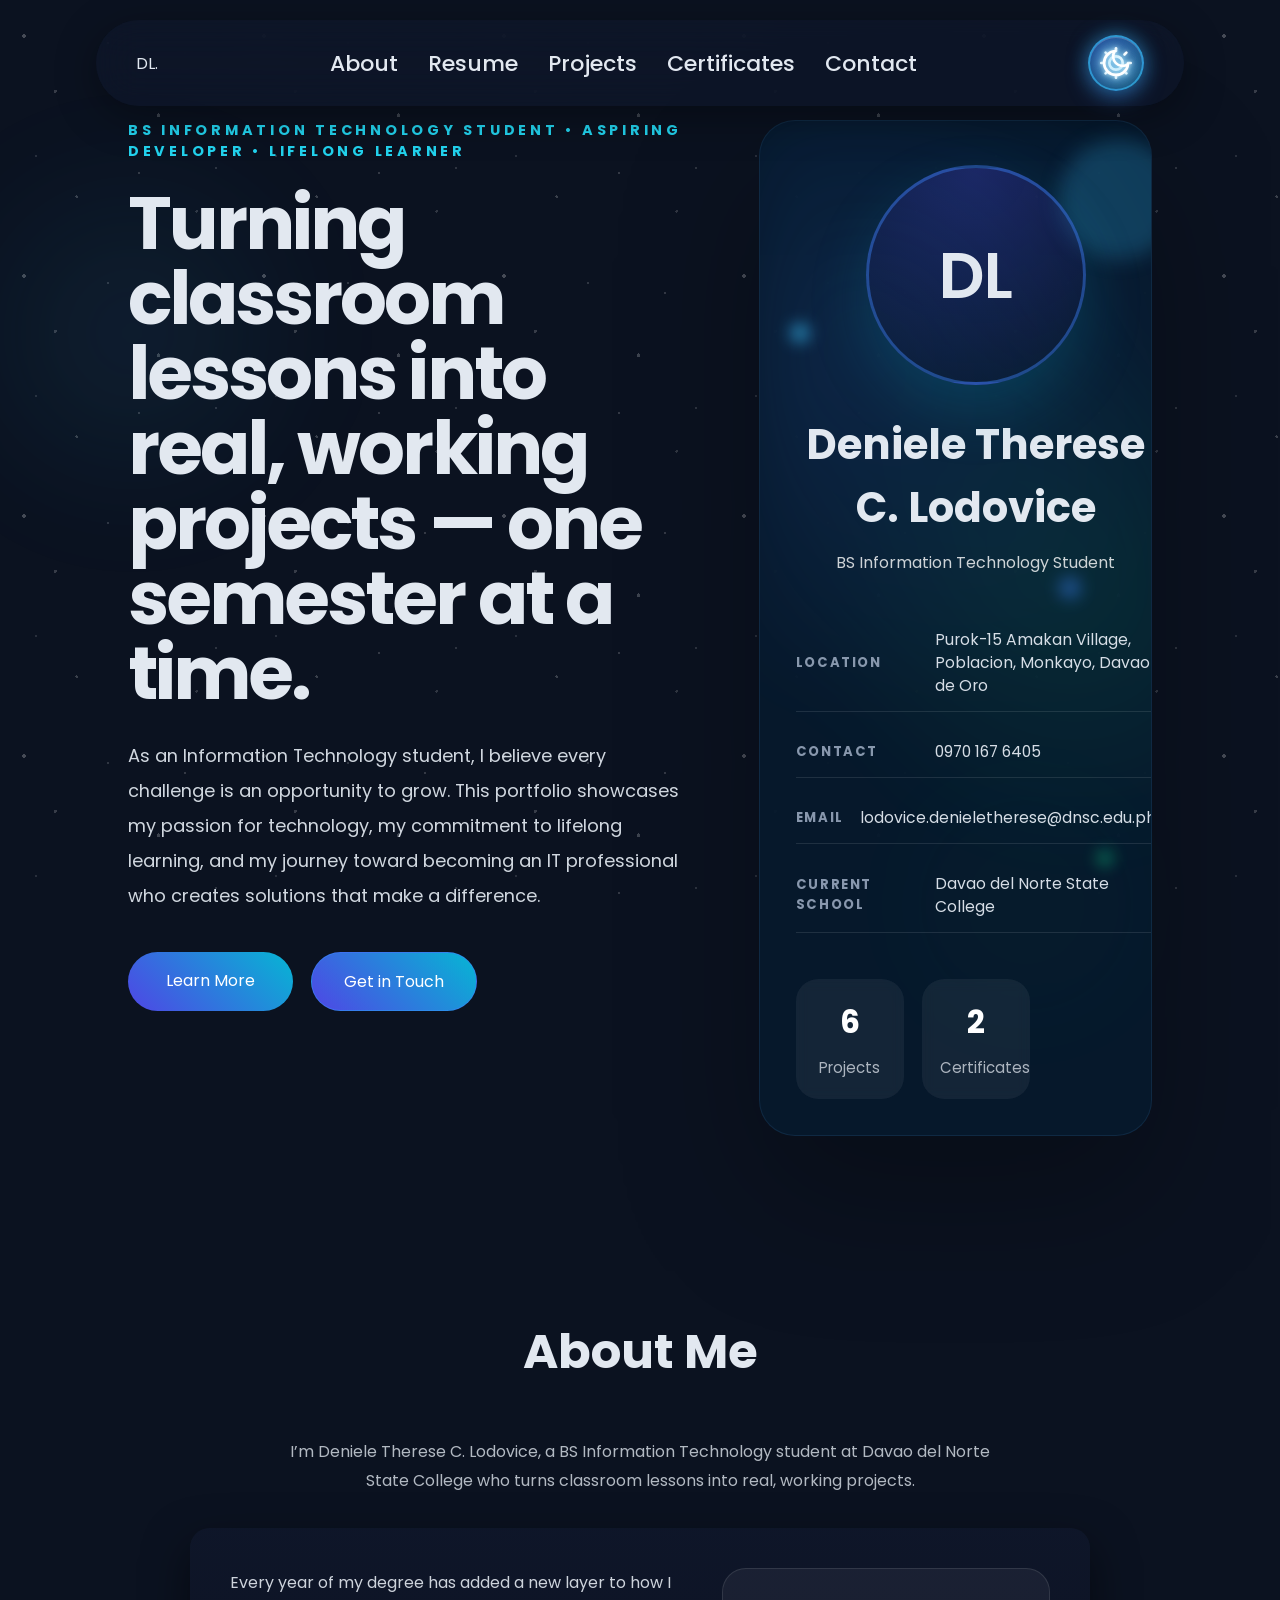
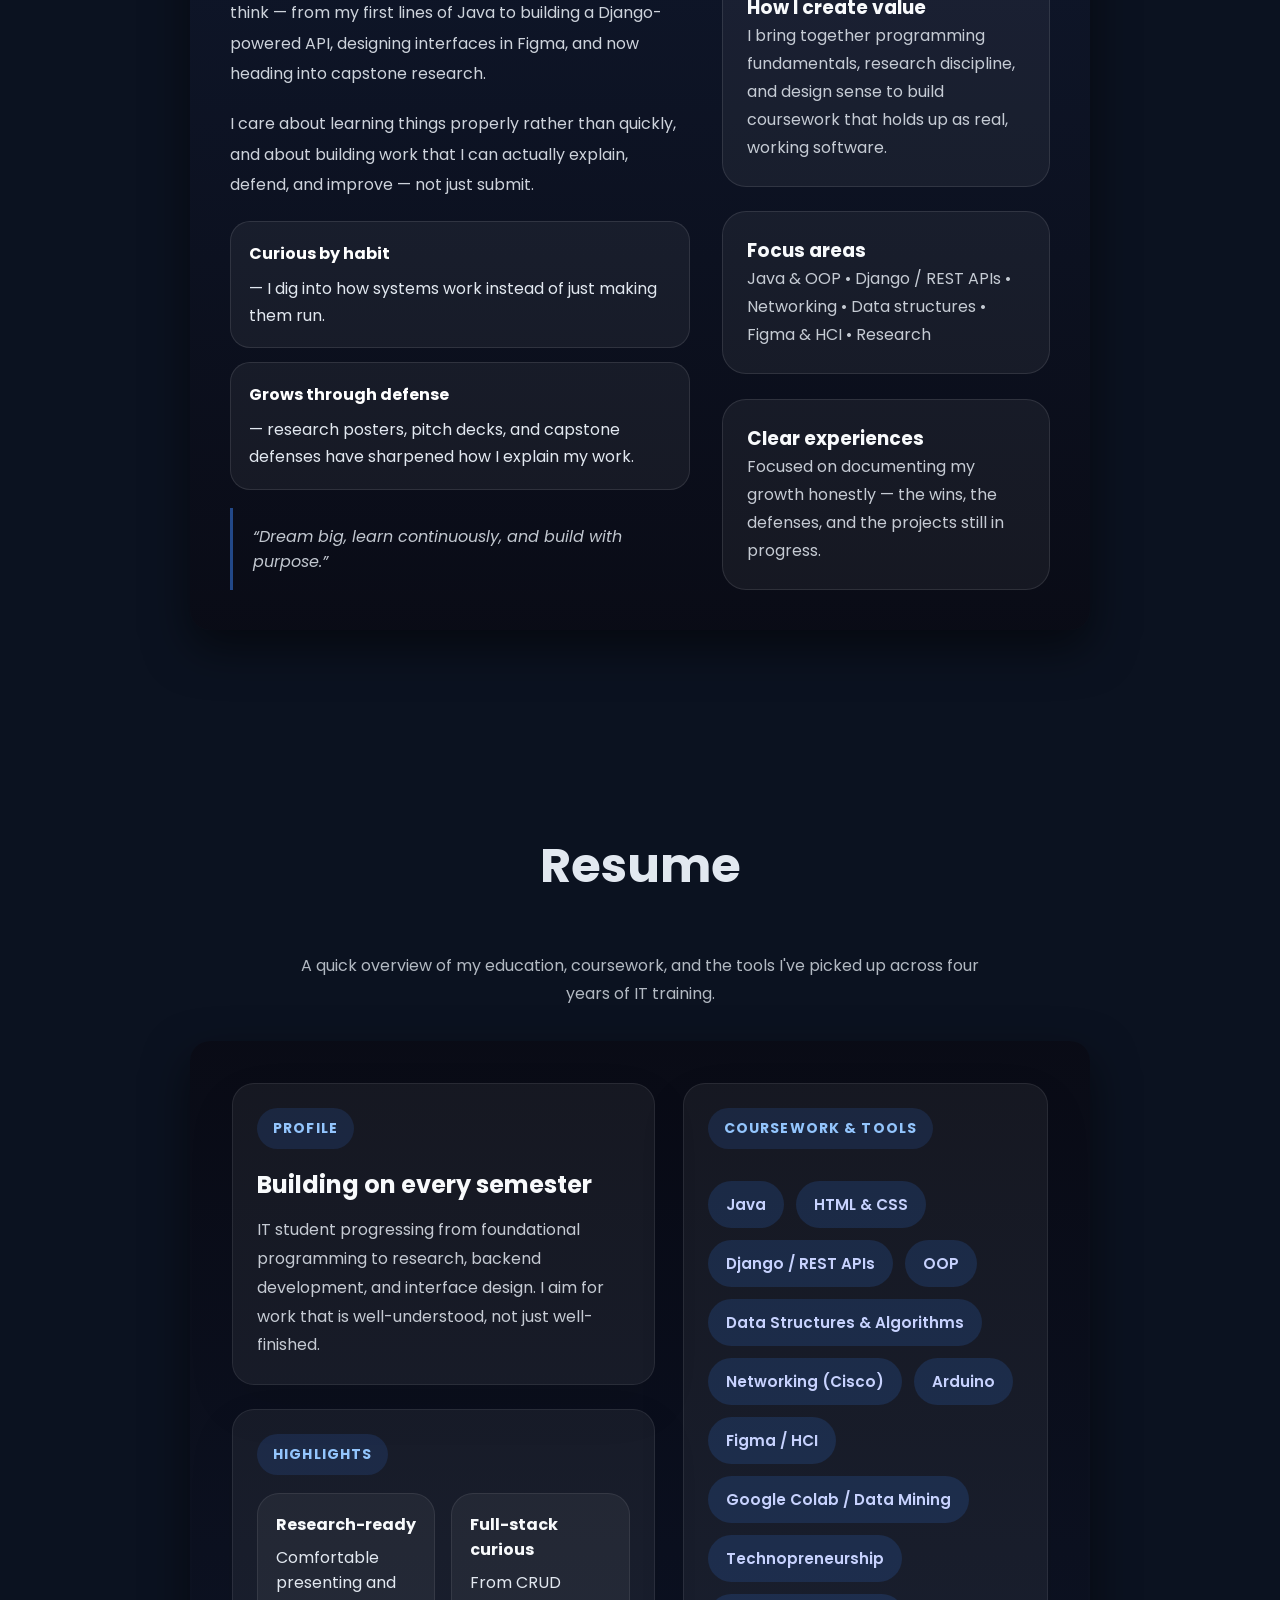
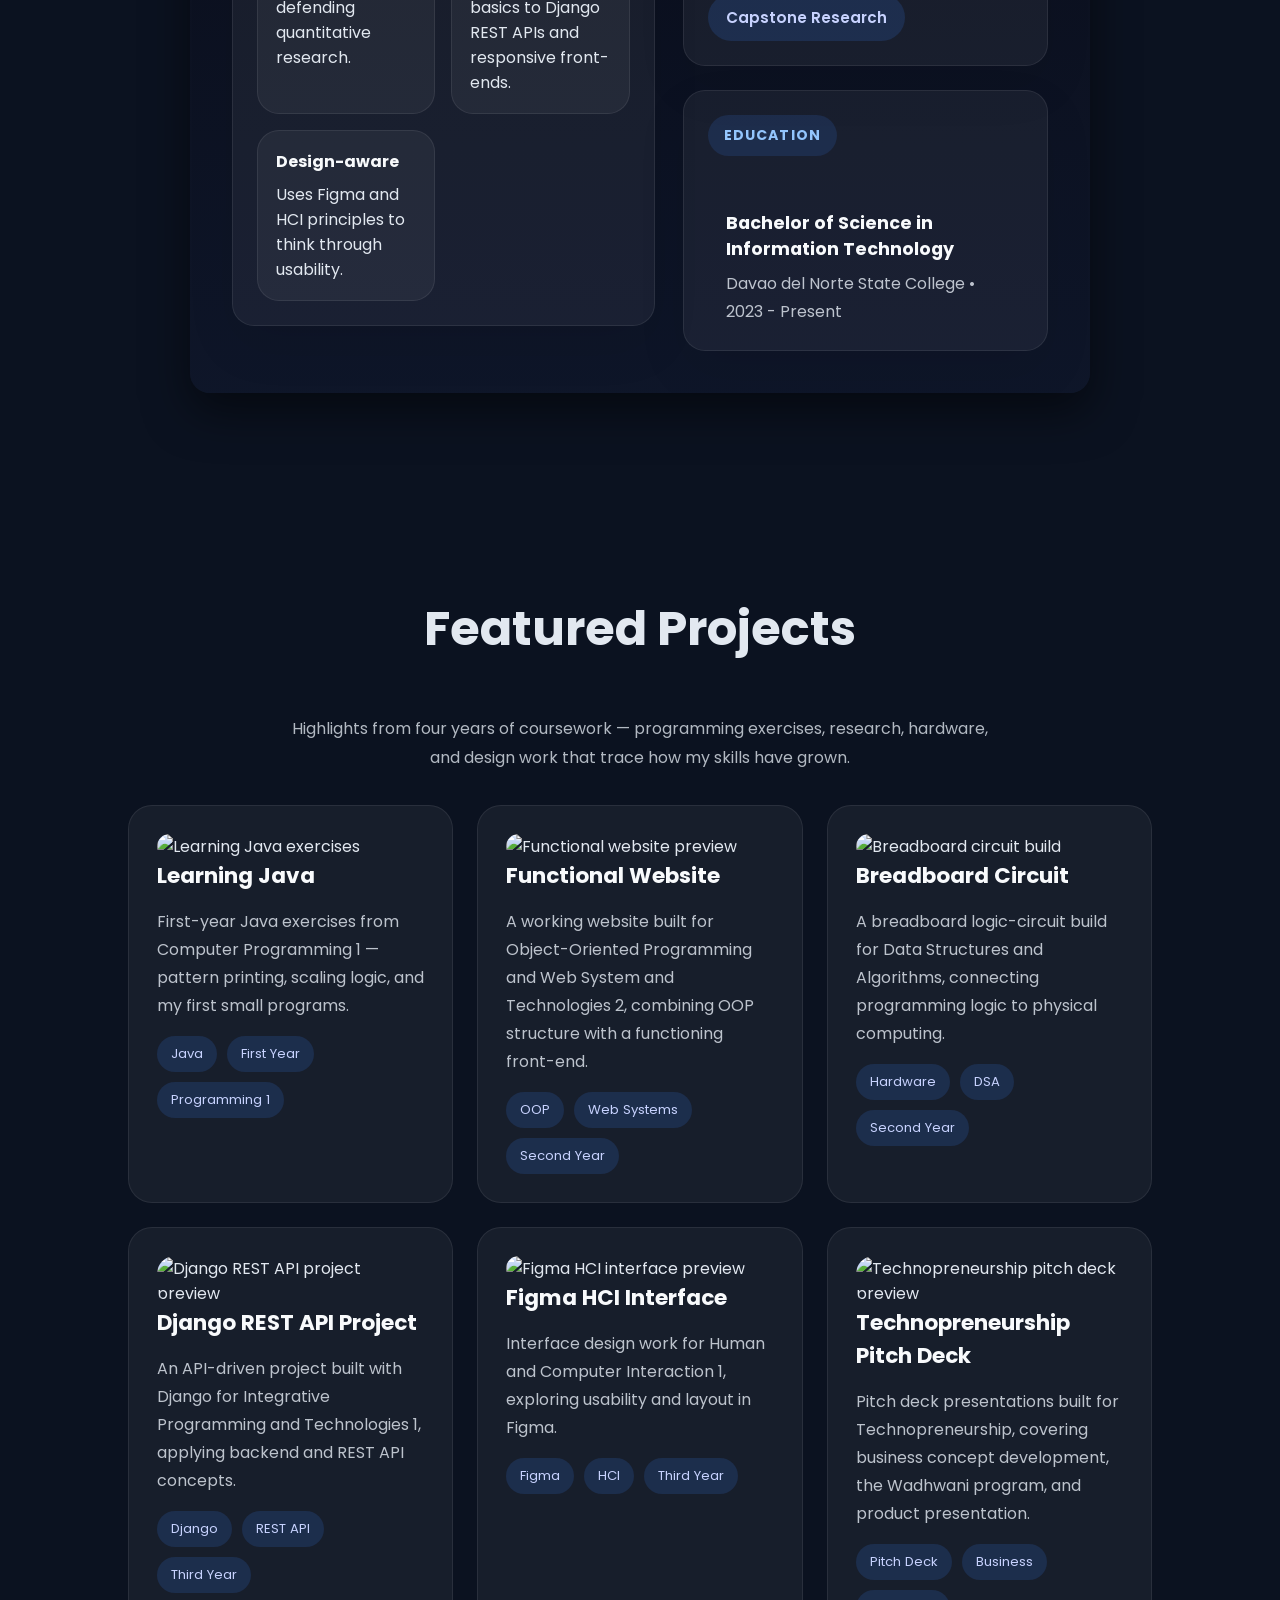
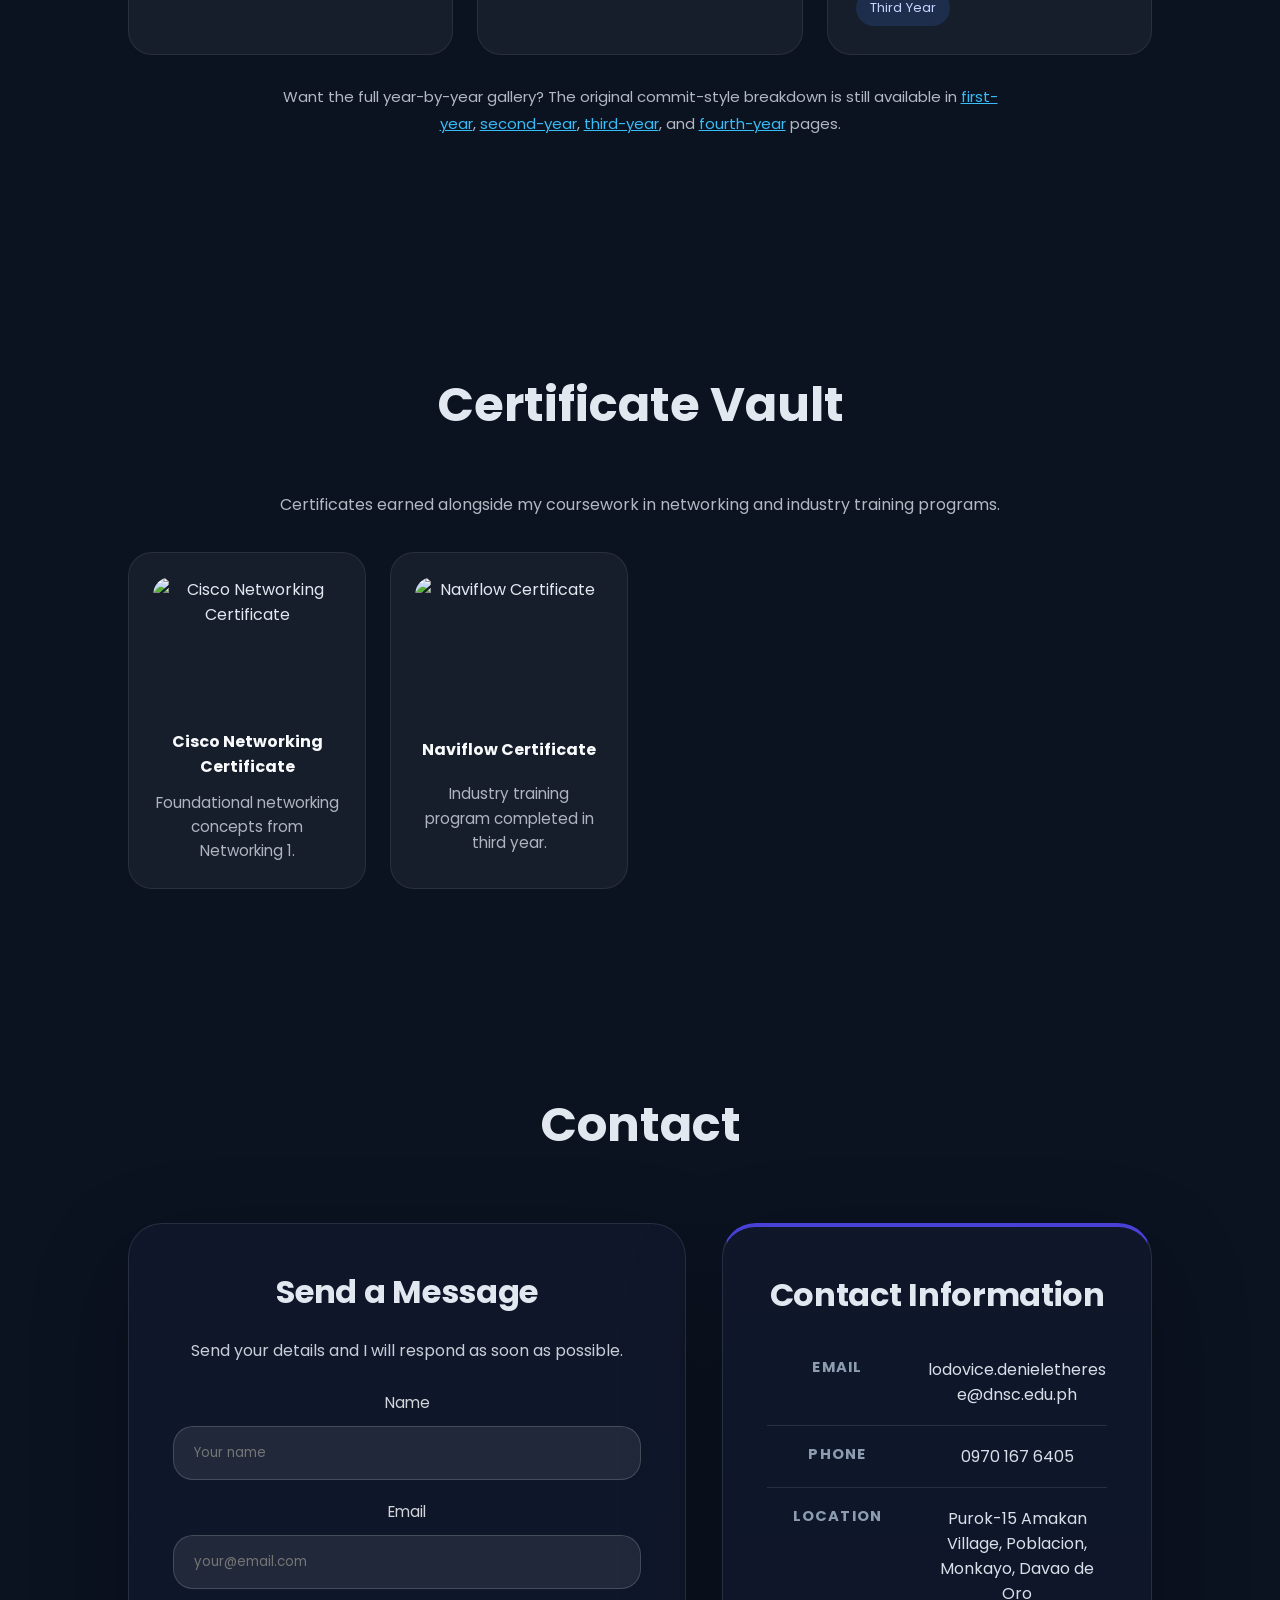
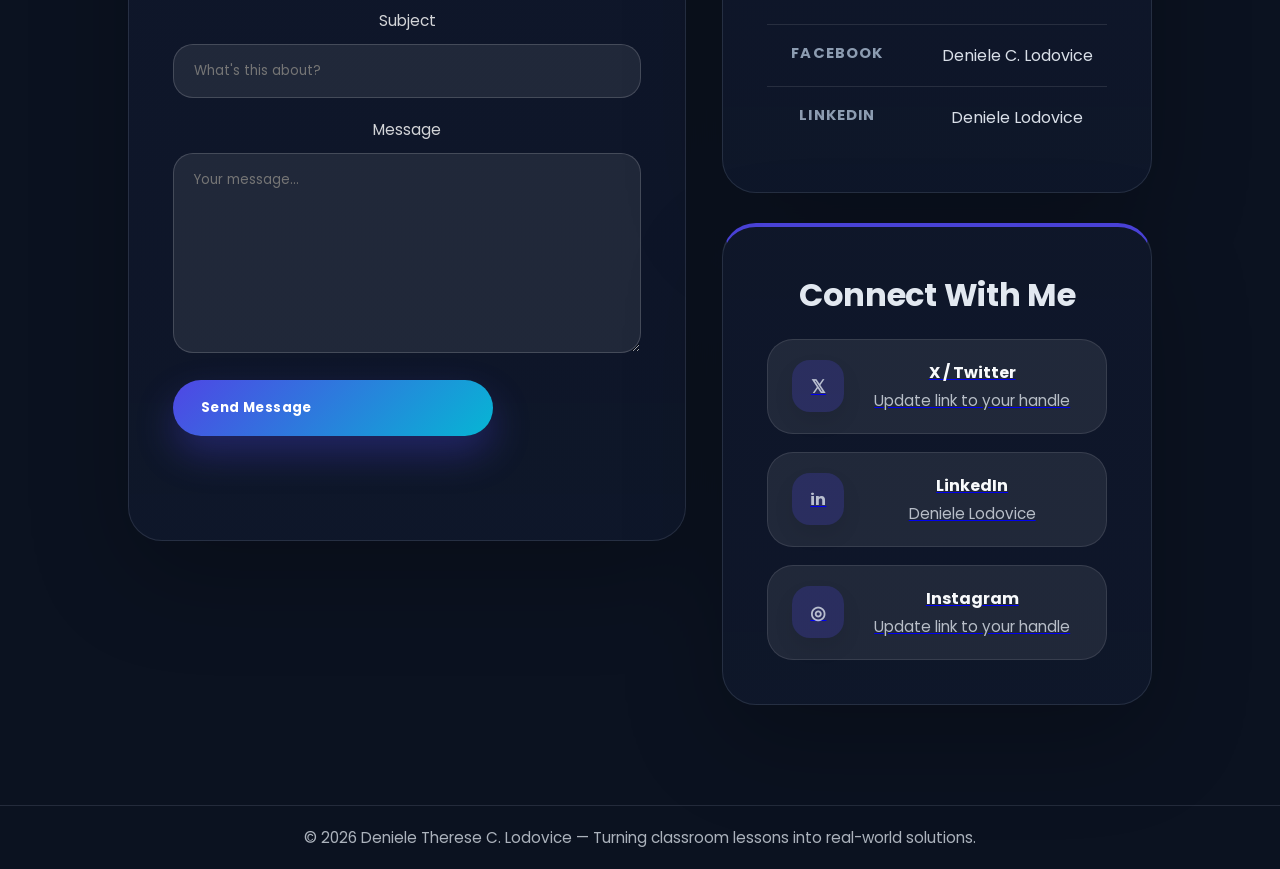
==== index.html @ d741bf26 "Add files via upload" ====
<!DOCTYPE html>
<html lang="en">
<head>

<meta charset="UTF-8">
<meta name="viewport" content="width=device-width, initial-scale=1.0">

<title>Deniele Therese C. Lodovice — Portfolio</title>
<meta name="description" content="Portfolio of Deniele Therese C. Lodovice, BS Information Technology student at Davao del Norte State College.">

<link rel="stylesheet" href="style.css">

<link href="https://fonts.googleapis.com/css2?family=Poppins:wght@300;400;500;600;700&display=swap" rel="stylesheet">

<script src="https://cdn.jsdelivr.net/npm/particles.js"></script>

</head>

<body>

<div id="particles-js"></div>

<nav class="navbar">

    <div class="logo">DL.</div>

    <ul>

        <li><a href="#about">About</a></li>
        <li><a href="#resume">Resume</a></li>
        <li><a href="#projects">Projects</a></li>
        <li><a href="#certificates">Certificates</a></li>
        <li><a href="#contact">Contact</a></li>

    </ul>

    <button id="themeBtn" class="theme-btn" aria-label="Toggle theme">
        <span class="theme-toggle-track">
            <svg class="theme-icon sun-icon" viewBox="0 0 24 24" fill="none" stroke="currentColor" stroke-width="2">
                <circle cx="12" cy="12" r="5"></circle>
                <line x1="12" y1="1" x2="12" y2="3"></line>
                <line x1="12" y1="21" x2="12" y2="23"></line>
                <line x1="4.22" y1="4.22" x2="5.64" y2="5.64"></line>
                <line x1="18.36" y1="18.36" x2="19.78" y2="19.78"></line>
                <line x1="1" y1="12" x2="3" y2="12"></line>
                <line x1="21" y1="12" x2="23" y2="12"></line>
                <line x1="4.22" y1="19.78" x2="5.64" y2="18.36"></line>
                <line x1="18.36" y1="5.64" x2="19.78" y2="4.22"></line>
            </svg>
            <svg class="theme-icon moon-icon" viewBox="0 0 24 24" fill="none" stroke="currentColor" stroke-width="2">
                <path d="M21 12.79A9 9 0 1 1 11.21 3 7 7 0 0 0 21 12.79z"></path>
            </svg>
        </span>
        <div class="theme-btn-glow"></div>
    </button>

</nav>

<section class="hero">

    <div class="hero-copy">
        <p class="hero-meta">BS INFORMATION TECHNOLOGY STUDENT • ASPIRING DEVELOPER • LIFELONG LEARNER</p>
        <h1>Turning classroom lessons into real, working projects — one semester at a time.</h1>
        <p class="hero-description">As an Information Technology student, I believe every challenge is an opportunity to grow. This portfolio showcases my passion for technology, my commitment to lifelong learning, and my journey toward becoming an IT professional who creates solutions that make a difference.</p>
        <div class="hero-actions">
            <a href="#about" class="btn">Learn More</a>
            <a href="#contact" class="btn btn-secondary">Get in Touch</a>
        </div>
    </div>

    <aside class="hero-card hero-profile-card">
        <span class="hero-float-dot dot-1"></span>
        <span class="hero-float-dot dot-2"></span>
        <span class="hero-float-dot dot-3"></span>
        <div class="hero-card-inner">
            <div class="hero-avatar">
                <span style="font-family:'Poppins',sans-serif;font-weight:600;font-size:64px;color:#e2e8f0;">DL</span>
            </div>
            <div class="hero-card-top">
                <div>
                    <h2>Deniele Therese C. Lodovice</h2>
                    <p class="hero-card-title">BS Information Technology Student</p>
                </div>
            </div>
            <div class="hero-info-grid">
                <div class="hero-info-row">
                    <span class="hero-label">Location</span>
                    <span>Purok-15 Amakan Village, Poblacion, Monkayo, Davao de Oro</span>
                </div>
                <div class="hero-info-row">
                    <span class="hero-label">Contact</span>
                    <span>0970 167 6405</span>
                </div>
                <div class="hero-info-row">
                    <span class="hero-label">Email</span>
                    <span>lodovice.denieletherese@dnsc.edu.ph</span>
                </div>
                <div class="hero-info-row">
                    <span class="hero-label">Current School</span>
                    <span>Davao del Norte State College</span>
                </div>
            </div>
            <div class="hero-stats-grid">
                <div class="hero-stat">
                    <strong id="projectCount">0</strong>
                    <span>Projects</span>
                </div>
                <div class="hero-stat">
                    <strong id="certificateCount">0</strong>
                    <span>Certificates</span>
                </div>
            </div>
        </div>
    </aside>

</section>

<section id="about">

    <h2>About Me</h2>
    <p class="section-intro about-intro">I’m Deniele Therese C. Lodovice, a BS Information Technology student at Davao del Norte State College who turns classroom lessons into real, working projects.</p>

    <div class="card about-card">
        <div class="about-grid">
            <div class="about-text">
                <p>
                    Every year of my degree has added a new layer to how I think — from my first lines of Java to building a Django-powered API, designing interfaces in Figma, and now heading into capstone research.
                </p>
                <p>
                    I care about learning things properly rather than quickly, and about building work that I can actually explain, defend, and improve — not just submit.
                </p>
                <div class="about-highlights">
                    <div class="highlight"><strong>Curious by habit</strong> — I dig into how systems work instead of just making them run.</div>
                    <div class="highlight"><strong>Grows through defense</strong> — research posters, pitch decks, and capstone defenses have sharpened how I explain my work.</div>
                </div>
                <blockquote class="quote-block" style="margin-top:18px;padding:16px 20px;border-left:3px solid rgba(59,130,246,0.6);font-style:italic;opacity:.85;">
                    “Dream big, learn continuously, and build with purpose.”
                </blockquote>
            </div>

            <aside class="about-right-panel">
                <div class="feature-card">
                    <h3>How I create value</h3>
                    <p>I bring together programming fundamentals, research discipline, and design sense to build coursework that holds up as real, working software.</p>
                </div>
                <div class="feature-card">
                    <h3>Focus areas</h3>
                    <p>Java &amp; OOP • Django / REST APIs • Networking • Data structures • Figma &amp; HCI • Research</p>
                </div>
                <div class="feature-card">
                    <h3>Clear experiences</h3>
                    <p>Focused on documenting my growth honestly — the wins, the defenses, and the projects still in progress.</p>
                </div>
            </aside>
        </div>
    </div>

</section>

<section id="resume">

    <h2>Resume</h2>
    <p class="section-intro resume-intro">A quick overview of my education, coursework, and the tools I've picked up across four years of IT training.</p>

    <div class="card resume-card resume-landscape animate-on-scroll">
        <div class="resume-left">
            <div class="resume-panel resume-summary">
                <div class="panel-tag">Profile</div>
                <h3>Building on every semester</h3>
                <p>IT student progressing from foundational programming to research, backend development, and interface design. I aim for work that is well-understood, not just well-finished.</p>
            </div>
            <div class="resume-panel resume-highlights">
                <div class="panel-tag">Highlights</div>
                <div class="highlight-grid">
                    <div>
                        <strong>Research-ready</strong>
                        <p>Comfortable presenting and defending quantitative research.</p>
                    </div>
                    <div>
                        <strong>Full-stack curious</strong>
                        <p>From CRUD basics to Django REST APIs and responsive front-ends.</p>
                    </div>
                    <div>
                        <strong>Design-aware</strong>
                        <p>Uses Figma and HCI principles to think through usability.</p>
                    </div>
                </div>
            </div>
        </div>
        <div class="resume-right">
            <div class="resume-panel resume-tools">
                <div class="panel-tag">Coursework &amp; Tools</div>
                <div class="skill-pill-grid">
                    <span>Java</span>
                    <span>HTML &amp; CSS</span>
                    <span>Django / REST APIs</span>
                    <span>OOP</span>
                    <span>Data Structures &amp; Algorithms</span>
                    <span>Networking (Cisco)</span>
                    <span>Arduino</span>
                    <span>Figma / HCI</span>
                    <span>Google Colab / Data Mining</span>
                    <span>Technopreneurship</span>
                    <span>Capstone Research</span>
                </div>
            </div>
            <div class="resume-panel resume-education">
                <div class="panel-tag">Education</div>
                <div class="resume-entry">
                    <h4>Bachelor of Science in Information Technology</h4>
                    <p>Davao del Norte State College • 2023 - Present</p>
                </div>
            </div>
        </div>
    </div>

</section>

<section id="projects">

    <h2>Featured Projects</h2>
    <p class="section-intro">Highlights from four years of coursework — programming exercises, research, hardware, and design work that trace how my skills have grown.</p>

    <div class="projects-grid animate-on-scroll">

        <article class="project-card" tabindex="0" role="button" data-title="Learning Java" data-description="First-year Java exercises from Computer Programming 1 — pattern printing, scaling logic, and my first small programs." data-images="https://sites.google.com/sitesv-images-rt/[base64]w1280|https://sites.google.com/sitesv-images-rt/[base64]w1280|https://sites.google.com/sitesv-images-rt/[base64]w1280|https://sites.google.com/sitesv-images-rt/[base64]w1280|https://sites.google.com/sitesv-images-rt/[base64]w1280">
            <img src="https://sites.google.com/sitesv-images-rt/[base64]w1280" alt="Learning Java exercises">
            <h3>Learning Java</h3>
            <p>First-year Java exercises from Computer Programming 1 — pattern printing, scaling logic, and my first small programs.</p>
            <div class="project-badges">
                <span>Java</span>
                <span>First Year</span>
                <span>Programming 1</span>
            </div>
        </article>

        <article class="project-card" tabindex="0" role="button" data-title="Functional Website" data-description="A working website built for Object-Oriented Programming and Web System and Technologies 2, combining OOP structure with a functioning front-end." data-images="https://sites.google.com/sitesv-images-rt/[base64]w1280">
            <img src="https://sites.google.com/sitesv-images-rt/[base64]w1280" alt="Functional website preview">
            <h3>Functional Website</h3>
            <p>A working website built for Object-Oriented Programming and Web System and Technologies 2, combining OOP structure with a functioning front-end.</p>
            <div class="project-badges">
                <span>OOP</span>
                <span>Web Systems</span>
                <span>Second Year</span>
            </div>
        </article>

        <article class="project-card" tabindex="0" role="button" data-title="Breadboard Circuit" data-description="A breadboard logic-circuit build for Data Structures and Algorithms, connecting programming logic to physical computing." data-images="https://sites.google.com/sitesv-images-rt/[base64]w1280">
            <img src="https://sites.google.com/sitesv-images-rt/[base64]w1280" alt="Breadboard circuit build">
            <h3>Breadboard Circuit</h3>
            <p>A breadboard logic-circuit build for Data Structures and Algorithms, connecting programming logic to physical computing.</p>
            <div class="project-badges">
                <span>Hardware</span>
                <span>DSA</span>
                <span>Second Year</span>
            </div>
        </article>

        <article class="project-card" tabindex="0" role="button" data-title="Django REST API Project" data-description="An API-driven project built with Django for Integrative Programming and Technologies 1, applying backend and REST API concepts." data-images="https://sites.google.com/sitesv-images-rt/[base64]w1280">
            <img src="https://sites.google.com/sitesv-images-rt/[base64]w1280" alt="Django REST API project preview">
            <h3>Django REST API Project</h3>
            <p>An API-driven project built with Django for Integrative Programming and Technologies 1, applying backend and REST API concepts.</p>
            <div class="project-badges">
                <span>Django</span>
                <span>REST API</span>
                <span>Third Year</span>
            </div>
        </article>

        <article class="project-card" tabindex="0" role="button" data-title="Figma HCI Interface" data-description="Interface design work for Human and Computer Interaction 1, exploring usability and layout in Figma." data-images="https://sites.google.com/sitesv-images-rt/[base64]w1280|https://sites.google.com/sitesv-images-rt/[base64]w1280">
            <img src="https://sites.google.com/sitesv-images-rt/[base64]w1280" alt="Figma HCI interface preview">
            <h3>Figma HCI Interface</h3>
            <p>Interface design work for Human and Computer Interaction 1, exploring usability and layout in Figma.</p>
            <div class="project-badges">
                <span>Figma</span>
                <span>HCI</span>
                <span>Third Year</span>
            </div>
        </article>

        <article class="project-card" tabindex="0" role="button" data-title="Technopreneurship Pitch Deck" data-description="Pitch deck presentations built for Technopreneurship, covering business concept development, the Wadhwani program, and product presentation." data-images="https://sites.google.com/sitesv-images-rt/[base64]w1280|https://sites.google.com/sitesv-images-rt/[base64]w1280|https://sites.google.com/sitesv-images-rt/[base64]w1280">
            <img src="https://sites.google.com/sitesv-images-rt/[base64]w1280" alt="Technopreneurship pitch deck preview">
            <h3>Technopreneurship Pitch Deck</h3>
            <p>Pitch deck presentations built for Technopreneurship, covering business concept development, the Wadhwani program, and product presentation.</p>
            <div class="project-badges">
                <span>Pitch Deck</span>
                <span>Business</span>
                <span>Third Year</span>
            </div>
        </article>

    </div>

    <p class="section-intro" style="margin-top:28px;font-size:15px;">Want the full year-by-year gallery? The original commit-style breakdown is still available in <a href="first-year.html" style="color:#38bdf8;">first-year</a>, <a href="second-year.html" style="color:#38bdf8;">second-year</a>, <a href="third-year.html" style="color:#38bdf8;">third-year</a>, and <a href="fourth-year.html" style="color:#38bdf8;">fourth-year</a> pages.</p>

</section>

<section id="certificates">

    <h2>Certificate Vault</h2>
    <p class="section-intro">Certificates earned alongside my coursework in networking and industry training programs.</p>

    <div class="certificate-grid animate-on-scroll">

        <article class="certificate-card" tabindex="0" role="button" data-title="Cisco Networking Certificate" data-description="Earned during Networking 1, covering foundational networking concepts as part of the Cisco Networking Academy program." data-image="https://sites.google.com/sitesv-images-rt/[base64]w1280">
            <img src="https://sites.google.com/sitesv-images-rt/[base64]w1280" alt="Cisco Networking Certificate">
            <h4>Cisco Networking Certificate</h4>
            <p class="certificate-summary">Foundational networking concepts from Networking 1.</p>
        </article>

        <article class="certificate-card" tabindex="0" role="button" data-title="Naviflow Certificate" data-description="Certificate earned through the Naviflow program, part of third-year coursework and industry training." data-image="https://sites.google.com/sitesv-images-rt/[base64]w1280">
            <img src="https://sites.google.com/sitesv-images-rt/[base64]w1280" alt="Naviflow Certificate">
            <h4>Naviflow Certificate</h4>
            <p class="certificate-summary">Industry training program completed in third year.</p>
        </article>

    </div>

</section>

<div id="certificateModal" class="certificate-modal" aria-hidden="true" role="dialog" aria-labelledby="modalTitle" aria-modal="true">
    <div class="certificate-modal-content">
        <button class="certificate-modal-close" aria-label="Close certificate view">×</button>
        <div class="certificate-modal-info">
            <span class="modal-tag">Certificate</span>
            <h3 id="modalTitle">Certificate Title</h3>
            <p id="modalDescription">Certificate details and overview will appear here when clicked.</p>
        </div>
        <div class="certificate-modal-image">
            <img id="modalImage" src="" alt="Certificate preview">
        </div>
    </div>
</div>

<div id="projectModal" class="project-modal" aria-hidden="true" role="dialog" aria-labelledby="projectModalTitle" aria-modal="true">
    <div class="project-modal-content">
        <button id="projectModalClose" class="project-modal-close" aria-label="Close design preview">×</button>
        <div class="project-modal-info">
            <span class="modal-tag">Project Preview</span>
            <h3 id="projectModalTitle">Project</h3>
            <p id="projectModalDescription">Project details will appear here when clicked.</p>
        </div>
        <div class="project-modal-viewer">
            <button class="project-modal-nav project-modal-prev" aria-label="Previous image">◀</button>
            <img id="projectModalImage" src="" alt="Design preview image">
            <button class="project-modal-nav project-modal-next" aria-label="Next image">▶</button>
        </div>
        <div class="project-modal-counter" id="projectModalCounter">0 / 0</div>
    </div>
</div>

<section id="contact">

    <h2>Contact</h2>

    <div class="contact-grid">

        <div class="card contact-form-card animate-on-scroll">
            <h3>Send a Message</h3>
            <p>Send your details and I will respond as soon as possible.</p>
            <form id="contactForm">
                <div class="field">
                    <label for="contact-name">Name</label>
                    <input type="text" id="contact-name" placeholder="Your name" required>
                </div>
                <div class="field">
                    <label for="contact-email">Email</label>
                    <input type="email" id="contact-email" placeholder="your@email.com" required>
                </div>
                <div class="field">
                    <label for="contact-subject">Subject</label>
                    <input type="text" id="contact-subject" placeholder="What's this about?">
                </div>
                <div class="field">
                    <label for="contact-message">Message</label>
                    <textarea id="contact-message" placeholder="Your message..." required></textarea>
                </div>
                <button type="submit" class="btn send-btn">
                    <span class="btn-text">Send Message</span>
                    <span class="spinner" aria-hidden="true"></span>
                </button>
                <div id="contactStatus" class="status" aria-live="polite"></div>
            </form>
        </div>

        <div class="contact-side">
            <div class="card contact-info animate-on-scroll">
                <h3>Contact Information</h3>
                <div class="contact-row">
                    <strong>Email</strong>
                    <a id="contactEmailLink" href="mailto:lodovice.denieletherese@dnsc.edu.ph">lodovice.denieletherese@dnsc.edu.ph</a>
                </div>
                <div class="contact-row">
                    <strong>Phone</strong>
                    <span>0970 167 6405</span>
                </div>
                <div class="contact-row">
                    <strong>Location</strong>
                    <span>Purok-15 Amakan Village, Poblacion, Monkayo, Davao de Oro</span>
                </div>
                <div class="contact-row">
                    <strong>Facebook</strong>
                    <span>Deniele C. Lodovice</span>
                </div>
                <div class="contact-row">
                    <strong>LinkedIn</strong>
                    <span>Deniele Lodovice</span>
                </div>
            </div>
            <div class="card contact-social animate-on-scroll">
                <h3>Connect With Me</h3>
                <div class="social-list">
                    <a href="http://twitter.com" target="_blank" rel="noopener" class="social-row">
                        <span class="social-icon" aria-hidden="true" style="display:flex;align-items:center;justify-content:center;font-size:18px;font-weight:600;">𝕏</span>
                        <div><strong>X / Twitter</strong><span>Update link to your handle</span></div>
                    </a>
                    <a href="http://linkedin.com" target="_blank" rel="noopener" class="social-row">
                        <span class="social-icon" aria-hidden="true" style="display:flex;align-items:center;justify-content:center;font-size:16px;font-weight:700;">in</span>
                        <div><strong>LinkedIn</strong><span>Deniele Lodovice</span></div>
                    </a>
                    <a href="http://instagram.com" target="_blank" rel="noopener" class="social-row">
                        <span class="social-icon" aria-hidden="true" style="display:flex;align-items:center;justify-content:center;font-size:18px;">◎</span>
                        <div><strong>Instagram</strong><span>Update link to your handle</span></div>
                    </a>
                </div>
            </div>
        </div>

    </div>

</section>

<footer>
    © 2026 Deniele Therese C. Lodovice — Turning classroom lessons into real-world solutions.
</footer>

<script src="script.js"></script>

<!-- Toast for notifications -->
<div id="toast" class="toast" role="status" aria-live="polite"></div>

</body>
</html>
---- style.css ----
*{
margin:0;
padding:0;
box-sizing:border-box;
font-family:'Poppins',sans-serif;
scroll-behavior:smooth;
}

body{
background:#0b1220;
color:#e2e8f0;
overflow-x:hidden;
transition:.5s;
cursor: url("[data-uri]") 12 12, auto;
}

.light{
background:#eef2f7;
color:#1f2937;
transition: background 0.8s cubic-bezier(0.4, 0, 0.2, 1), color 0.8s cubic-bezier(0.4, 0, 0.2, 1);
}

#particles-js{
position:fixed;
width:100%;
height:100%;
z-index:-1;
pointer-events:none;
}

#particles-js.star-fallback::before{
	content:'';
	position:absolute;
	inset:0;
	background-image:
		radial-gradient(circle at 10% 15%, rgba(255,255,255,0.85) 2px, transparent 0),
		radial-gradient(circle at 23% 38%, rgba(255,255,255,0.65) 1.5px, transparent 0),
		radial-gradient(circle at 45% 18%, rgba(255,255,255,0.55) 1.3px, transparent 0),
		radial-gradient(circle at 66% 48%, rgba(255,255,255,0.75) 1.8px, transparent 0),
		radial-gradient(circle at 77% 22%, rgba(255,255,255,0.6) 1.2px, transparent 0),
		radial-gradient(circle at 90% 70%, rgba(255,255,255,0.5) 1px, transparent 0),
		radial-gradient(circle at 32% 82%, rgba(255,255,255,0.7) 1.4px, transparent 0),
		radial-gradient(circle at 58% 72%, rgba(255,255,255,0.6) 1.2px, transparent 0),
		radial-gradient(circle at 15% 65%, rgba(255,255,255,0.45) 1px, transparent 0),
		radial-gradient(circle at 82% 88%, rgba(255,255,255,0.55) 1.4px, transparent 0);
	background-size: 240px 240px;
	opacity:.28;
	animation: driftStars 40s linear infinite;
}

@keyframes driftStars{
	from { background-position:0 0; }
	to { background-position:-260px 360px; }
}

.navbar{
position:fixed;
top:20px;
left:50%;
transform:translateX(-50%);
width:85%;
padding:15px 40px;
z-index:1001;

display:flex;
justify-content:space-between;
align-items:center;

background:rgba(15,23,42,0.72);
backdrop-filter:blur(20px);

border-radius:50px;

box-shadow:0 10px 40px rgba(0,0,0,.35);

z-index:999;
}

.navbar ul{
display:flex;
gap:30px;
list-style:none;
}

.navbar a{
text-decoration:none;
color:inherit;
font-weight:500;
cursor: url("[data-uri]") 12 12, pointer;
background:none;
font-size:22px;
cursor: url("[data-uri]") 12 12, pointer;
}

/* =====================
THEME BUTTON ENHANCEMENT - PREMIUM INTERACTIVE
===================== */

.theme-btn {
  position: relative;
  width: 56px;
  height: 56px;
  border: none;
  background: linear-gradient(145deg, rgba(59, 130, 246, 0.6), rgba(56, 189, 248, 0.5));
  border-radius: 50%;
  cursor: pointer;
  display: flex;
  align-items: center;
  justify-content: center;
  transition: all 0.4s cubic-bezier(0.34, 1.56, 0.64, 1);
  box-shadow: 
    0 8px 24px rgba(59, 130, 246, 0.3),
    0 0 20px rgba(56, 189, 248, 0.5),
    inset 0 1px 0 rgba(255, 255, 255, 0.2),
    inset 0 -2px 6px rgba(0, 0, 0, 0.1);
  border: 2px solid rgba(56, 189, 248, 0.6);
  overflow: visible;
  backdrop-filter: blur(10px);
  will-change: transform, filter;
}

.theme-btn::before {
  content: '';
  position: absolute;
  inset: -4px;
  border-radius: 50%;
  background: radial-gradient(circle at 30% 30%, rgba(56, 189, 248, 0.4), transparent 60%);
  opacity: 0;
  transition: opacity 0.4s ease;
  pointer-events: none;
  z-index: -1;
}

.theme-btn::after {
  content: '';
  position: absolute;
  inset: -8px;
  border-radius: 50%;
  border: 1px solid rgba(56, 189, 248, 0.2);
  opacity: 0;
  animation: ringPulse 2s ease-out infinite;
  pointer-events: none;
}

.theme-btn:hover::before {
  opacity: 1;
}

.theme-btn:hover {
  transform: scale(1.1) translateY(-3px);
  box-shadow: 
    0 12px 32px rgba(59, 130, 246, 0.5),
    0 0 30px rgba(56, 189, 248, 0.7),
    inset 0 1px 0 rgba(255, 255, 255, 0.3),
    inset 0 -2px 8px rgba(0, 0, 0, 0.15);
  background: linear-gradient(145deg, rgba(59, 130, 246, 0.8), rgba(56, 189, 248, 0.7));
  border: 2px solid rgba(56, 189, 248, 0.9);
  filter: brightness(1.15);
}

.theme-btn:active {
  transform: scale(0.97) translateY(-1px);
  box-shadow: 
    0 4px 12px rgba(59, 130, 246, 0.3),
    0 0 15px rgba(56, 189, 248, 0.4),
    inset 0 2px 4px rgba(0, 0, 0, 0.2);
}

@keyframes ringPulse {
  0% {
    transform: scale(1);
    opacity: 1;
  }
  100% {
    transform: scale(1.4);
    opacity: 0;
  }
}

@keyframes buttonGlow {
  0%, 100% {
    filter: brightness(1);
  }
  50% {
    filter: brightness(1.15);
  }
}

.theme-toggle-track {
  position: relative;
  width: 32px;
  height: 32px;
  display: flex;
  align-items: center;
  justify-content: center;
  z-index: 2;
}

.theme-icon {
  position: absolute;
  width: 100%;
  height: 100%;
  stroke: #ffffff;
  color: #ffffff;
  transition: all 0.6s cubic-bezier(0.34, 1.56, 0.64, 1);
  filter: drop-shadow(0 0 6px rgba(56, 189, 248, 0.9)) drop-shadow(0 0 2px rgba(255, 255, 255, 0.8));
  stroke-linecap: round;
  stroke-linejoin: round;
  stroke-width: 2;
}

.sun-icon {
  opacity: 1;
  transform: rotate(0deg) scale(1);
  animation: sunFloat 3s ease-in-out infinite;
}

.sun-icon.hidden {
  opacity: 0;
  transform: rotate(-180deg) scale(0);
  animation: none;
}

.moon-icon {
  opacity: 0;
  transform: rotate(180deg) scale(0);
  animation: none;
}

.moon-icon.hidden {
  opacity: 1;
  transform: rotate(0deg) scale(1);
  animation: moonFloat 3s ease-in-out infinite;
}

@keyframes sunFloat {
  0%, 100% {
    transform: rotate(0deg) scale(1) translateY(0);
  }
  50% {
    transform: rotate(180deg) scale(1.05) translateY(-2px);
  }
}

@keyframes moonFloat {
  0%, 100% {
    transform: rotate(0deg) scale(1) translateY(0);
  }
  50% {
    transform: rotate(-180deg) scale(1.05) translateY(-2px);
  }
}

.theme-btn-glow {
  position: absolute;
  width: 110%;
  height: 110%;
  border-radius: 50%;
  background: radial-gradient(circle at 35% 35%, rgba(56, 189, 248, 0.5), transparent 60%);
  pointer-events: none;
  opacity: 0;
  transition: opacity 0.3s ease;
  z-index: 1;
}

.theme-btn:hover .theme-btn-glow {
  opacity: 1;
}

.theme-btn.spinning {
  animation: themeButtonSpin 0.6s cubic-bezier(0.34, 1.56, 0.64, 1);
}

@keyframes themeButtonSpin {
  0% {
    transform: rotate(0deg) scale(1);
  }
  50% {
    transform: rotate(180deg) scale(1.1);
  }
  100% {
    transform: rotate(360deg) scale(1);
  }
}

/* Light mode adjustments for theme button */

body.light .theme-btn {
  background: linear-gradient(145deg, rgba(251, 146, 60, 0.6), rgba(252, 176, 64, 0.5));
  box-shadow: 
    0 8px 24px rgba(251, 146, 60, 0.3),
    0 0 20px rgba(252, 176, 64, 0.5),
    inset 0 1px 0 rgba(0, 0, 0, 0.1),
    inset 0 -2px 6px rgba(0, 0, 0, 0.08);
  border: 2px solid rgba(251, 146, 60, 0.6);
}

body.light .theme-btn::before {
  background: radial-gradient(circle at 30% 30%, rgba(251, 146, 60, 0.4), transparent 60%);
}

body.light .theme-btn::after {
  border: 1px solid rgba(251, 146, 60, 0.2);
}

body.light .theme-btn:hover {
  box-shadow: 
    0 12px 32px rgba(251, 146, 60, 0.5),
    0 0 30px rgba(252, 176, 64, 0.7),
    inset 0 1px 0 rgba(0, 0, 0, 0.15),
    inset 0 -2px 8px rgba(0, 0, 0, 0.12);
  background: linear-gradient(145deg, rgba(251, 146, 60, 0.8), rgba(252, 176, 64, 0.7));
  border: 2px solid rgba(251, 146, 60, 0.9);
  filter: brightness(1.15);
}

body.light .theme-icon {
  stroke: #ffffff;
  color: #ffffff;
  filter: drop-shadow(0 0 6px rgba(251, 146, 60, 0.9)) drop-shadow(0 0 2px rgba(255, 255, 255, 0.8));
}

body.light .theme-btn-glow {
  background: radial-gradient(circle at 35% 35%, rgba(251, 146, 60, 0.5), transparent 60%);
}

.hero{
position:relative;
min-height:calc(100vh - 120px);
display:grid;
grid-template-columns:1.35fr .95fr;
gap:72px;
align-items:start;
padding:120px 10% 80px;
}

.hero::before {
content:'';
position:absolute;
left:-10%;
top:6%;
width:520px;
height:520px;
background:radial-gradient(circle at center, rgba(56,189,248,0.18), transparent 52%);
filter:blur(68px);	opacity:.6;\npointer-events:none;
}

.hero::after {
content:'';
position:absolute;
right:5%;
bottom:10%;
width:380px;
height:380px;
background:radial-gradient(circle at center, rgba(16,185,129,0.14), transparent 48%);
filter:blur(74px);	opacity:.45;
pointer-events:none;
}

.hero-copy{
position:relative;
z-index:1;
max-width:680px;
}

.hero-meta{
text-transform:uppercase;
letter-spacing:.26em;
color:#22d3ee;
font-size:.9rem;
font-weight:700;
margin-bottom:24px;
}

.hero h1{
font-size:4.6rem;
line-height:1.02;
margin:0;
letter-spacing:-.04em;
max-width:700px;
}

.hero-description{
margin-top:28px;
font-size:1.12rem;
line-height:1.95;
color:rgba(226,232,240,0.92);
max-width:700px;
}

.hero-actions{
margin-top:38px;
display:flex;
gap:18px;
flex-wrap:wrap;
}

.btn-secondary{
background:transparent;
border:1px solid rgba(59,130,246,0.65);
color:#ffffff;
}

.hero-card{
position:relative;
overflow:hidden;
background:rgba(7,26,44,0.96);
border:1px solid rgba(45,101,151,0.22);
border-radius:36px;
box-shadow:0 60px 140px rgba(0,0,0,0.28);
padding:44px 36px 36px;
transition:transform .35s ease, box-shadow .35s ease, border-color .35s ease;
animation:floatCard 10s ease-in-out infinite;
align-self:start;
}

.hero-card::before {
content:'';
position:absolute;
left:-12px;
top:-12px;
width:120%;
height:120%;
background:radial-gradient(circle at 25% 20%, rgba(59,130,246,0.18), transparent 35%), radial-gradient(circle at 70% 40%, rgba(16,185,129,0.16), transparent 34%);
filter:blur(36px);	opacity:.75;
pointer-events:none;
}

.hero-card::after {
content:'';
position:absolute;
right:-28px;
top:18px;
width:120px;
height:120px;
background:rgba(56,189,248,0.22);
border-radius:50%;
filter:blur(10px);
}

.hero-card-inner{
display:grid;
gap:28px;
text-align:center;
position:relative;
z-index:1;
}

.hero-avatar{
position:relative;
margin:0 auto;
width:220px;
height:220px;
border-radius:50%;
background:radial-gradient(circle at top, rgba(79,70,229,0.28), rgba(0,0,0,0.16));
display:flex;
align-items:center;
justify-content:center;
box-shadow:0 25px 60px rgba(6,182,212,0.18);
animation:floatAvatar 6s ease-in-out infinite;
border:3px solid rgba(59,130,246,0.45);
}

.hero-avatar img{
width:196px;
height:196px;
object-fit:cover;
border-radius:50%;
border:5px solid rgba(255,255,255,0.18);
}

.hero-card-top{
display:grid;
gap:10px;
text-align:center;
}

.hero-card h2{
font-size:2.6rem;
margin:0;
}

.hero-card-title{
margin:4px 0 0;
color:rgba(226,232,240,0.88);
font-size:1rem;
line-height:1.7;
}

.hero-info-grid{
display:grid;
gap:14px;
margin-top:10px;
text-align:left;
}

.hero-info-row{
display:grid;
grid-template-columns:1fr 1.8fr;
gap:16px;
align-items:center;
padding:14px 0;
border-bottom:1px solid rgba(255,255,255,0.1);
}

.hero-label{
font-size:.82rem;
letter-spacing:.12em;
text-transform:uppercase;
color:rgba(148,163,184,0.92);
font-weight:700;
}

.hero-info-row span:last-child{
color:rgba(226,232,240,0.95);
font-size:.98rem;
}

.hero-stats-grid{
display:grid;
grid-template-columns:repeat(3, minmax(0, 1fr));
gap:18px;
margin-top:18px;
}

.hero-stat{
padding:20px 18px;
border-radius:22px;
background:rgba(255,255,255,0.06);
backdrop-filter:blur(6px);
}

.hero-stat strong{
display:block;
font-size:1.95rem;
color:#ffffff;
}

.hero-stat span{
display:block;
margin-top:10px;
color:rgba(226,232,240,0.74);
font-size:.94rem;
}

.hero-card:hover .hero-avatar{
transform:translateY(-2px);
}

.hero-float-dot{
position:absolute;
border-radius:50%;
filter:blur(8px);
opacity:.75;
pointer-events:none;
}

.dot-1{
width:18px;
height:18px;
background:rgba(56,189,248,0.95);
top:20%;
left:8%;
}

.dot-2{
width:14px;
height:14px;
background:rgba(16,185,129,0.95);
top:72%;
right:10%;
}

.dot-3{
width:22px;
height:22px;
background:rgba(59,130,246,0.6);
top:45%;
right:18%;
}

@keyframes floatCard{
0%,100%{transform:translateY(0);} 
50%{transform:translateY(-8px);}
}

@keyframes floatAvatar{
0%,100%{transform:translateY(0);} 
50%{transform:translateY(-6px);}
}

@keyframes float{
50%{
transform:translateY(-15px);
}
}

.buttons{
display:flex;
flex-wrap:wrap;
gap:16px;
margin-top:24px;
}

.btn,
.cv-btn{
padding:16px 32px;
min-width:165px;
text-align:center;
border-radius:999px;
text-decoration:none;
color:white;
background:linear-gradient(
45deg,
#4f46e5,
#06b6d4
);
transition:transform .25s ease, box-shadow .25s ease;
cursor: url("[data-uri]") 12 12, pointer;
}

.btn:hover,
.cv-btn:hover{
transform:translateY(-3px);
box-shadow:0 18px 35px rgba(79,70,229,0.22);
}

section{
padding:100px 10%;
}

section h2{
text-align:center;
margin-bottom:50px;
font-size:3rem;
}

.card{
max-width:900px;
margin:auto;
padding:40px;
border-radius:20px;
background:rgba(15,23,42,0.9);
box-shadow:0 18px 45px rgba(0,0,0,.5);
text-align:center;
}

.about-card{
text-align:left;
background:linear-gradient(180deg, rgba(15,23,42,0.95), rgba(10,12,22,0.96));
}

.about-grid{
display:grid;
grid-template-columns:1.4fr 1fr;
gap:32px;
align-items:start;
}

.about-text p{
margin-bottom:20px;
line-height:1.9;
color:rgba(226,232,240,0.9);
}

.about-highlights{
display:grid;
gap:14px;
margin-top:20px;
}

.highlight{
padding:18px;
border-radius:20px;
background:rgba(255,255,255,0.05);
border:1px solid rgba(255,255,255,0.1);
line-height:1.7;
}

.highlight strong{
display:block;
font-weight:700;
margin-bottom:8px;
color:#ffffff;
}

.about-card-right{
display:grid;
gap:18px;
}

.about-right-panel{
display:flex;
flex-direction:column;
gap:20px;
justify-content:space-between;
align-items:stretch;
min-height:100%;
}

.about-stats-card{
display:grid;
gap:18px;
padding:24px;
border-radius:24px;
background:rgba(255,255,255,0.04);
border:1px solid rgba(255,255,255,0.1);
}

.about-stat{
display:grid;
gap:6px;
padding:18px;
border-radius:22px;
background:rgba(59,130,246,0.12);
border:1px solid rgba(59,130,246,0.18);
}

.about-stat strong{
font-size:2rem;
color:#f8fafc;
}

.about-stat span{
color:rgba(226,232,240,0.82);
}

.feature-card{
padding:24px;
border-radius:24px;
background:rgba(255,255,255,0.05);
border:1px solid rgba(255,255,255,0.1);
text-align:left;
}

.feature-card h3{
margin-top:0;
color:#f8fafc;
}

.feature-card p{
margin:0;
line-height:1.75;
color:rgba(226,232,240,0.86);
}

.about-badges{
display:flex;
flex-wrap:wrap;
gap:12px;
}

.about-badges span{
padding:12px 18px;
border-radius:999px;
background:rgba(59,130,246,0.14);
color:#c7d2fe;
font-size:.9rem;
font-weight:600;
}

.resume-landscape{
display:grid;
grid-template-columns:1.1fr .95fr;
gap:28px;
align-items:start;
}

.resume-left,
.resume-right{
display:grid;
gap:24px;
}

.resume-panel{
padding:28px;
border-radius:28px;
background:rgba(255,255,255,0.06);
border:1px solid rgba(255,255,255,0.1);
box-shadow:0 20px 50px rgba(0,0,0,0.08);
transition:transform .25s ease, border-color .25s ease, box-shadow .25s ease;
}

.resume-panel:hover{
transform:translateY(-4px);
box-shadow:0 34px 90px rgba(0,0,0,0.15);
border-color:rgba(59,130,246,0.2);
}

.panel-tag{
display:inline-flex;
padding:10px 16px;
border-radius:999px;
background:rgba(59,130,246,0.14);
color:#93c5fd;
font-size:.88rem;
font-weight:700;
letter-spacing:.08em;
text-transform:uppercase;
margin-bottom:18px;
}

.resume-summary h3,
.timeline-content h4,
.resume-entry h4{
margin:0 0 14px;
color:#f8fafc;
}

.resume-summary p,
.timeline-content p,
.resume-entry p,
.resume-contact p{
margin:0;
line-height:1.8;
color:rgba(226,232,240,0.86);
}

.highlight-grid{
display:grid;
grid-template-columns:repeat(2, minmax(0, 1fr));
gap:16px;
}

.highlight-grid div{
padding:18px;
border-radius:22px;
background:rgba(255,255,255,0.05);
border:1px solid rgba(255,255,255,0.08);
}

.highlight-grid strong{
display:block;
margin-bottom:8px;
color:#f8fafc;
}

.timeline{
display:grid;
gap:18px;
margin-top:8px;
}

.timeline-item{
display:grid;
grid-template-columns:auto 1fr;
gap:18px;
position:relative;
padding-left:20px;
}

.timeline-item::before{
content:'';
position:absolute;
left:6px;
top:0;
bottom:0;
width:3px;
background:rgba(59,130,246,0.25);
border-radius:999px;
}

.timeline-date{
font-size:.78rem;
font-weight:700;
color:#93c5fd;
text-transform:uppercase;
letter-spacing:.16em;
padding-top:4px;
}

.timeline-content{
padding:18px;
border-radius:22px;
background:rgba(255,255,255,0.08);
border:1px solid rgba(255,255,255,0.12);
transition:background .25s ease, transform .25s ease;
}

.timeline-item:hover .timeline-content{
background:rgba(59,130,246,0.14);
transform:translateX(4px);
}

.resume-entry{
padding:18px 18px 0;
margin-bottom:18px;
border-bottom:1px solid rgba(255,255,255,0.1);
}

.resume-entry:last-child{
border-bottom:none;
margin-bottom:0;
padding-bottom:0;
}

.skill-pill-grid{
display:flex;
flex-wrap:wrap;
gap:12px;
margin-top:14px;
}

.skill-pill-grid span{
padding:12px 18px;
border-radius:999px;
background:rgba(59,130,246,0.16);
color:#c7d2fe;
font-weight:600;
font-size:.95rem;
}

.resume-contact .btn{
margin-top:18px;
}

@media (max-width: 1024px) {
    .resume-landscape{
        grid-template-columns:1fr;
    }
}

@media (max-width: 700px) {
    .resume-panel{
        padding:22px;
    }
    .highlight-grid{
        grid-template-columns:1fr;
    }
}

.resume-actions .btn{
min-width:auto;
}

.timeline{
display:grid;
gap:18px;
margin-top:16px;
}

.timeline-item{
display:grid;
grid-template-columns:auto 1fr;
gap:18px;
position:relative;
padding-left:12px;
}

.timeline-item::before{
content:'';
position:absolute;
left:0;
top:0;
bottom:0;
width:3px;
background:rgba(255,255,255,0.12);
}

.timeline-date{
font-size:.82rem;
font-weight:700;
color:#93c5fd;
text-transform:uppercase;
letter-spacing:.14em;
padding-top:4px;
}

.timeline-content{
padding:20px;
border-radius:22px;
background:rgba(255,255,255,0.05);
border:1px solid rgba(255,255,255,0.08);
}

.timeline-content h4{
margin:0 0 8px;
font-size:1.08rem;
color:#f8fafc;
}

.timeline-content p{
margin:0;
line-height:1.75;
color:rgba(226,232,240,0.82);
}

.skill-progress{
margin-bottom:18px;
}

.skill-label{
display:flex;
justify-content:space-between;
align-items:center;
margin-bottom:10px;
color:#c7d2fe;
font-weight:600;
}

.progress-bar{
height:12px;
border-radius:999px;
background:rgba(255,255,255,0.08);
overflow:hidden;
}

.progress-bar span{
display:block;
height:100%;
background:linear-gradient(90deg,#4f46e5,#06b6d4);
border-radius:999px;
transition:width .4s ease;
}

.tool-list{
display:flex;
flex-wrap:wrap;
gap:12px;
margin-top:16px;
}

.tool-list span{
padding:12px 18px;
border-radius:999px;
background:rgba(59,130,246,0.18);
color:#c7d2fe;
font-size:.88rem;
font-weight:600;
}

.about-intro,
.resume-intro{
max-width:720px;
margin:auto;
margin-bottom:28px;
color:rgba(226,232,240,0.75);
}

..light .about-stats-card,
.light .feature-card,
.light .resume-panel,
.light .resume-facts li,
.light .timeline-content,
.light .tool-list span{
background:#f8fafc;
}

.light .about-intro,
.light .resume-intro{
color:#475569;
}

.light .about-stat strong,
.light .resume-facts li,
.light .timeline-content p,
.light .timeline-content h4{
color:#0f172a;
}

.light .resume-facts li{
border-color:rgba(15,23,42,0.08);
}

.hero-badges{
display:flex;
gap:12px;
flex-wrap:wrap;
margin-top:20px;
}

.hero-badges span{
padding:12px 18px;
border-radius:999px;
background:rgba(59,130,246,0.18);
color:#bae6fd;
font-size:.88rem;
font-weight:600;
}

.hero-card-title{
margin:10px 0 0;
color:rgba(255,255,255,0.8);
font-size:1rem;
}

.hero-stats{
display:flex;
gap:18px;
justify-content:center;
margin-top:14px;
}

.hero-stats div{
text-align:center;
}

.hero-stats strong{
display:block;
font-size:1.4rem;
color:#ffffff;
}

.hero-stats span{
display:block;
margin-top:6px;
font-size:.9rem;
color:rgba(226,232,240,0.75);
}

.resume-grid{
display:grid;
grid-template-columns:repeat(2, minmax(260px, 1fr));
gap:24px;
}

.resume-panel{
padding:24px;
border-radius:22px;
background:rgba(255,255,255,0.05);
border:1px solid rgba(255,255,255,0.08);
}

.resume-panel h3{
margin-top:0;
font-size:1.5rem;
color:#f8fafc;
}

.resume-entry{
margin-top:18px;
}

.resume-entry h4{
margin:0 0 8px;
font-size:1.1rem;
color:#f8fafc;
}

.resume-entry p{
margin:0;
line-height:1.75;
color:rgba(226,232,240,0.82);
}

.skill-list{
display:flex;
gap:12px;
flex-wrap:wrap;
margin-top:16px;
}

.skill-list span{
padding:10px 16px;
border-radius:999px;
background:rgba(59,130,246,0.16);
color:#c7d2fe;
font-size:.88rem;
}

.projects-grid{
display:grid;
grid-template-columns:repeat(3, minmax(240px, 1fr));
gap:24px;
}

.project-card{
padding:28px;
border-radius:24px;
background:rgba(255,255,255,0.05);
border:1px solid rgba(255,255,255,0.08);
transition:transform .3s ease, box-shadow .3s ease;
}

.project-card:hover{
transform:translateY(-6px);
box-shadow:0 30px 60px rgba(0,0,0,0.18);
}

.project-card h3{
margin-top:0;
font-size:1.35rem;
color:#f8fafc;
}

.project-card img{
width:100%;
border-radius:18px;
object-fit:cover;
max-height:220px;
}

.project-card p{
margin:16px 0;
line-height:1.75;
color:rgba(226,232,240,0.82);
}

.project-modal{
position:fixed;
inset:0;
display:flex;
align-items:center;
justify-content:center;
background:rgba(7,12,25,0.88);
backdrop-filter:blur(12px);
padding:24px;	opacity:0;
visibility:hidden;
transition:opacity .25s ease, visibility .25s ease;
z-index:10000;
}

.project-modal.open{
opacity:1;
visibility:visible;
}

.project-modal-content{
position:relative;
width:min(1100px,100%);
max-height:min(88vh,1000px);
overflow:hidden;
border-radius:28px;
background:linear-gradient(180deg, rgba(15,23,42,0.96), rgba(15,23,42,0.9));
border:1px solid rgba(148,163,184,0.18);
box-shadow:0 40px 120px rgba(0,0,0,0.38);
display:grid;
grid-template-columns:1.05fr .95fr;
gap:24px;
padding:28px;
}

.project-modal-close{
position:absolute;
top:18px;
right:18px;
width:42px;
height:42px;
border:none;
background:rgba(15,23,42,0.88);
color:#ffffff;
font-size:1.6rem;
border-radius:50%;
cursor:pointer;
transition:transform .2s ease;
}

.project-modal-close:hover{
transform:scale(1.05);
}

.project-modal-info{
display:flex;
flex-direction:column;
gap:18px;
}

.project-modal-info h3{
margin:0;
font-size:2rem;
line-height:1.1;
color:#f8fafc;
}

.project-modal-info p{
margin:0;
color:rgba(226,232,240,0.86);
line-height:1.8;
}

.project-modal-viewer{
position:relative;
display:flex;
align-items:center;
justify-content:center;
width:100%;
min-height:420px;
background:rgba(15,23,42,0.9);
border-radius:24px;
overflow:hidden;
}

.project-modal-viewer img{
width:100%;
max-height:calc(70vh - 72px);
object-fit:contain;
}

.project-modal-nav{
position:absolute;
top:50%;
transform:translateY(-50%);
width:46px;
height:46px;
border:none;
border-radius:50%;
background:rgba(15,23,42,0.88);
color:#ffffff;
font-size:1.2rem;
cursor:pointer;
display:flex;
align-items:center;
justify-content:center;
box-shadow:0 18px 40px rgba(0,0,0,0.2);
}

.project-modal-prev{
left:18px;
}

.project-modal-next{
right:18px;
}

.project-modal-nav:disabled{
opacity:0.4;
cursor:not-allowed;
}

.project-modal-counter{
margin-top:18px;
text-align:center;
color:rgba(226,232,240,0.72);
font-size:.95rem;
letter-spacing:.02em;
}

@media (max-width: 1024px) {
    .project-modal-content{
        grid-template-columns:1fr;
        max-height:85vh;
    }
    .project-modal-close{
        top:14px;
        right:14px;
    }
}

@media (max-width: 700px) {
    .project-modal-content{
        padding:20px;
    }
    .project-modal-info h3{
        font-size:1.7rem;
    }
}

.project-badges{
display:flex;
gap:10px;
flex-wrap:wrap;
margin-top:14px;
}

.project-badges span{
padding:8px 14px;
border-radius:999px;
background:rgba(59,130,246,0.16);
color:#c7d2fe;
font-size:.82rem;
}

.section-intro{
max-width:720px;
margin:auto;
margin-bottom:32px;
color:rgba(226,232,240,0.78);
line-height:1.8;
text-align:center;
}

.certificate-grid{
display:grid;
grid-template-columns:repeat(4, minmax(170px, 1fr));
gap:24px;
}

.certificate-card{
display:grid;
gap:12px;
padding:24px;
border-radius:24px;
background:rgba(255,255,255,0.05);
border:1px solid rgba(255,255,255,0.08);
text-align:center;
cursor:pointer;
transition:transform .3s ease, box-shadow .3s ease, border-color .3s ease;
position:relative;
}

.certificate-card:hover,
.certificate-card:focus-visible{
transform:translateY(-6px);
box-shadow:0 30px 60px rgba(0,0,0,0.18);
border-color:rgba(59,130,246,0.25);
outline:none;
}

.certificate-card::after{
content:'View Certificate';
position:absolute;
bottom:22px;
left:50%;
transform:translateX(-50%);
background:rgba(15,23,42,0.9);
color:#7dd3fc;
padding:8px 16px;
border-radius:999px;
opacity:0;
transition:opacity .25s ease;
font-size:.82rem;
}

.certificate-card:hover::after,
.certificate-card:focus-visible::after{
opacity:1;
}

.certificate-card img{
width:100%;
border-radius:18px;
object-fit:cover;
min-height:140px;
}

.certificate-card h4{
margin:0;
font-size:1rem;
color:#f8fafc;
}

.certificate-summary{
margin:0;
color:rgba(226,232,240,0.75);
line-height:1.6;
font-size:.95rem;
}

.certificate-modal{
position:fixed;
inset:0;
display:flex;
align-items:center;
justify-content:center;
background:rgba(7,12,25,0.88);
backdrop-filter:blur(12px);
padding:24px;	opacity:0;
visibility:hidden;
transition:opacity .25s ease, visibility .25s ease;
z-index:10000;
}

.certificate-modal.open{
opacity:1;
visibility:visible;
}

.certificate-modal-content{
position:relative;
width:min(1080px,100%);
max-height:min(90vh,900px);
overflow:hidden;
border-radius:28px;
background:linear-gradient(180deg, rgba(15,23,42,0.96), rgba(15,23,42,0.9));
border:1px solid rgba(148,163,184,0.18);
box-shadow:0 40px 120px rgba(0,0,0,0.38);
display:grid;
grid-template-columns:1fr 1.1fr;
gap:24px;
padding:28px;
}

.certificate-modal-close{
position:absolute;
top:18px;
right:18px;
width:42px;
height:42px;
border:none;
background:rgba(15,23,42,0.88);
color:#ffffff;
font-size:1.6rem;
border-radius:50%;
cursor:pointer;
transition:transform .2s ease;
}

.certificate-modal-close:hover{
transform:scale(1.05);
}

.certificate-modal-info{
display:flex;
flex-direction:column;
gap:18px;
}

.modal-tag{
display:inline-flex;
padding:8px 14px;
border-radius:999px;
background:rgba(59,130,246,0.16);
color:#7dd3fc;
font-size:.82rem;
letter-spacing:.08em;
text-transform:uppercase;
}

.certificate-modal-info h3{
margin:0;
font-size:2rem;
line-height:1.1;
color:#f8fafc;
}

.certificate-modal-info p{
margin:0;
color:rgba(226,232,240,0.86);
line-height:1.8;
}

.certificate-modal-image img{
width:100%;
height:100%;
object-fit:contain;
border-radius:20px;
display:block;
max-height:calc(90vh - 120px);
}

@media (max-width: 1024px) {
    .certificate-modal-content{
        grid-template-columns:1fr;
        max-height:85vh;
    }
    .certificate-modal-close{
        top:14px;
        right:14px;
    }
}

@media (max-width: 700px) {
    .certificate-grid{
        grid-template-columns:1fr;
    }
    .certificate-modal-content{
        padding:20px;
    }
    .certificate-modal-info h3{
        font-size:1.7rem;
    }
}

.contact-grid{
display:grid;
grid-template-columns:1.3fr 1fr;
gap:36px;
align-items:start;
max-width:1160px;
margin:auto;
padding-top:12px;
}

.contact-side{
display:flex;
flex-direction:column;
gap:30px;
}

.contact-grid .card{
margin:0;
width:100%;
max-width:none;
}

.contact-form-card,
.contact-info,
.contact-social{
background:linear-gradient(180deg, rgba(15,23,42,0.98), rgba(15,23,42,0.94));
border:1px solid rgba(148,163,184,0.18);
border-radius:34px;
box-shadow:0 35px 100px rgba(0,0,0,0.24);
padding:44px;
}

.contact-info,
.contact-social{
border-top:4px solid rgba(79,70,229,0.92);
}

.contact-form-card h3,
.contact-info h3,
.contact-social h3{
margin-top:0;
margin-bottom:20px;
font-size:2rem;
letter-spacing:-0.01em;
}

.contact-form-card p{
margin:0 0 26px;
color:rgba(226,232,240,0.88);
line-height:1.85;
}

.contact-row{
display:grid;
grid-template-columns:140px 1fr;
gap:20px;
align-items:start;
padding:18px 0;
border-bottom:1px solid rgba(255,255,255,0.1);
}

.contact-row:last-child{
border-bottom:none;
}

.contact-row strong{
color:rgba(148,163,184,0.95);
font-size:.92rem;
text-transform:uppercase;
letter-spacing:.08em;
}

.contact-row a,
.contact-row span{
color:rgba(226,232,240,0.96);
text-decoration:none;
word-break:break-word;
}

.social-list{
display:grid;
gap:18px;
margin-top:18px;
}

.social-row{
display:grid;
grid-template-columns:auto 1fr;
gap:18px;
align-items:center;
padding:20px 24px;
border-radius:26px;
background:rgba(255,255,255,0.08);
border:1px solid rgba(255,255,255,0.1);
transition:transform .2s ease, box-shadow .2s ease, background .2s ease;
}

.social-row:hover{
transform:translateY(-3px);
box-shadow:0 24px 50px rgba(0,0,0,0.22);
background:rgba(255,255,255,0.12);
}

.social-row strong{
display:block;
font-weight:700;
margin-bottom:3px;
color:#f8fafc;
}

.social-row span{
font-size:.95rem;
color:rgba(226,232,240,0.78);
}

.social-icon{
display:inline-flex;
width:52px;
height:52px;
align-items:center;
justify-content:center;
border-radius:18px;
background:rgba(79,70,229,0.22);
color:white;
font-weight:700;
box-shadow:0 10px 20px rgba(0,0,0,0.08);
}

.social-icon img{
width:100%;
height:100%;
display:block;
border-radius:18px;
object-fit:cover;
}

.social-icon.github{background:#111827;}
.social-icon.instagram{background:none;}
.social-icon.facebook{background:none;}

.contact-form-card form{
display:grid;
gap:20px;
}

.contact-form-card .field{
margin-bottom:0;
}

.contact-form-card .field label{
display:block;
margin-bottom:12px;
font-size:.96rem;
color:rgba(255,255,255,0.82);
}

.contact-form-card input,
.contact-form-card textarea{
width:100%;
padding:16px 20px;
border-radius:20px;
border:1px solid rgba(255,255,255,0.16);
background:rgba(255,255,255,0.08);
color:inherit;
transition:background .25s ease, border-color .25s ease, box-shadow .25s ease;
}

.contact-form-card textarea{
min-height:200px;
resize:vertical;
}

.contact-form-card input:focus,
.contact-form-card textarea:focus{
outline:none;
border-color:rgba(59,130,246,0.9);
background:rgba(255,255,255,0.16);
box-shadow:0 0 0 4px rgba(59,130,246,0.12);
}

.contact-form-card .btn{
width:auto;
min-width:220px;
max-width:320px;
align-self:flex-start;
background:linear-gradient(135deg, #4f46e5, #06b6d4);
color:#ffffff;
border:none;
padding:18px 28px;
border-radius:999px;
font-weight:700;
letter-spacing:.03em;
box-shadow:0 18px 38px rgba(79,70,229,0.32);
transition:transform .2s ease, box-shadow .2s ease, filter .2s ease;
}

.contact-form-card .btn:hover{
transform:translateY(-3px);
filter:brightness(1.05);
box-shadow:0 22px 44px rgba(79,70,229,0.34);
}

.contact-form-card .status{
margin-top:16px;
font-size:.95rem;
min-height:1.6em;
color:#bef264;
}

.icon-btn{
background:transparent;
border:1px solid rgba(255,255,255,0.18);
padding:8px 10px;
border-radius:12px;
cursor:pointer;
color:#e2e8f0;
transition:background .2s ease, transform .2s ease;
}

.icon-btn:hover{
background:rgba(255,255,255,0.08);
transform:translateY(-1px);
}

.light .about-card{
background:#ffffff;
}

.light .about-text p{
color:#475569;
}

.light .highlight,
.light .stat-card,
.light .project-card,
.light .certificate-card,
.light .resume-panel,
.light .contact-info,
.light .contact-form-card{
background:#f8fafc;
}

.light .highlight strong,
.light .stat-card span,
.light .project-card h3,
.light .certificate-card h4,
.light .certificate-card p,
.light .resume-panel h3,
.light .contact-row a,
.light .contact-row span,
.light .social-links a{
color:#0f172a;
}

.light .feature-card{
background:#f8fafc;
border-color:rgba(15,23,42,0.12);
}

.light .feature-card h3{
color:#0f172a;
}

.light .feature-card p{
color:#475569;
}

.light .panel-tag{
background:rgba(30,64,175,0.12);
color:#1e3a8a;
border-color:rgba(30,64,175,0.16);
}

.light .hero-badges span,
.light .skill-list span,
.light .project-badges span{
background:rgba(59,130,246,0.16);
color:#0f172a;
}

.light .hero-card-title,
.light .section-intro,
.light .hero-stats strong,
.light .hero-stats span,
.light .hero-stats-grid strong,
.light .hero-stats-grid span,
.light .stat-card p,
.light .project-card p,
.light .resume-panel p,
.light .resume-entry h4,
.light .resume-entry p,
.light .cv-panel p,
.light .cv-skills ul,
.light .cv-skills li{
color:#475569;
}

.light .hero-card-title{
color:#334155;
}

.light .hero-meta {
color:#1e3a8a;
}

.light .hero-info-row,
.light .hero-info-row span:last-child {
color:#334155;
}

.light .hero-label {
color:#475569;
}

.light .hero-stats strong{
color:#0f172a;
}

.light .hero-stats span{
color:#475569;
}

.resume-card{
text-align:left;
padding:42px;
background:linear-gradient(180deg, rgba(10,12,22,0.95), rgba(15,23,42,0.95));
}

.resume-grid{
display:grid;
gap:28px;
}

.resume-item{
padding:24px;
border-radius:18px;
background:rgba(255,255,255,0.04);
border:1px solid rgba(255,255,255,0.08);
}

.resume-item h3{
margin-top:0;
font-size:1.5rem;
color:#f8fafc;
}

.resume-item p{
margin:12px 0 0;
line-height:1.75;
color:rgba(226,232,240,0.86);
}

.cv-grid{
display:grid;
gap:24px;
}

.cv-panel{
padding:24px;
border-radius:18px;
background:rgba(255,255,255,0.04);
border:1px solid rgba(255,255,255,0.08);
}

.cv-summary h3,
.cv-education h3,
.cv-skills h3,
.cv-references h3{
margin-top:0;
font-size:1.65rem;
color:#f8fafc;
}

.cv-row{
display:grid;
grid-template-columns:130px 1fr;
gap:12px;
margin:14px 0;
}

.cv-label{
font-size:.83rem;
font-weight:700;
text-transform:uppercase;
letter-spacing:.08em;
color:rgba(248,250,252,0.72);
}

.cv-panel p{
margin:12px 0 0;
line-height:1.75;
color:rgba(226,232,240,0.86);
}

.cv-skills ul{
margin:14px 0 0;
padding-left:18px;
color:rgba(226,232,240,0.86);
}

.cv-skills li{
margin-bottom:10px;
}

.light .card{
background:#ffffff;
box-shadow:0 18px 45px rgba(15,23,42,.08);
}

@media (max-width: 1024px) {
    .hero,
    .about-grid,
    .resume-grid,
    .projects-grid,
    .certificate-grid,
    .contact-grid {
        grid-template-columns:1fr;
    }

    .hero {
        padding:120px 6% 70px;
    }

    .hero-card {
        margin-top:28px;
    }

    .projects-grid,
    .certificate-grid {
        grid-template-columns:1fr 1fr;
    }
}

@media (max-width: 700px) {
    .navbar{
        width:95%;
        padding:14px 24px;
    }

    .hero{
        padding:120px 4% 60px;
        gap:30px;
    }

    .hero h1{
        font-size:2.6rem;
    }

    .hero-card-inner,
    .about-grid,
    .contact-grid {
        gap:24px;
    }

    .buttons{
        flex-direction:column;
        align-items:start;
    }

    .btn,
    .cv-btn,
    .social-links a{
        width:100%;
        text-align:center;
    }

    .hero-badges,
    .skill-list,
    .project-badges {
        justify-content:flex-start;
    }

    .contact-row{
        grid-template-columns:1fr;
    }
}


.light .hero h1{
	color:#111827;
}

.light .hero-tag,
.light .typing-line{
	color:#0f172a;
}

.light .hero-description,
.light .hero-card-subtitle,
.light .hero-info-list dd,
.light .hero-info-list dt{
	color:#334155;
}

.light .hero-card{
	background:#ffffff;
	border-color:rgba(15,23,42,0.08);
	box-shadow:0 20px 55px rgba(15,23,42,0.12);
}

.light .btn,
.light .cv-btn{
	background:linear-gradient(135deg, #0f172a, #1e293b);
	color:#f8fafc;
}

.light .navbar{
	background:rgba(255,255,255,0.9);
	box-shadow:0 10px 25px rgba(15,23,42,.12);
}

.light .navbar a{
	color:#1f2937;
}

.light .contact-grid .card,
.light .contact-form-card,
.light .contact-info,
.light .contact-social{
	background:#f8fafc;
	color:#0f172a;
	border:1px solid rgba(15,23,42,0.12);
	box-shadow:0 20px 50px rgba(15,23,42,0.08);
}

.light .contact-form-card input,
.light .contact-form-card textarea{
	background:#eef2f7;
	color:#0f172a;
	border:1px solid rgba(15,23,42,0.28);
	box-shadow:inset 0 4px 15px rgba(15,23,42,0.08);
}

.light .contact-form-card .field input::placeholder,
.light .contact-form-card .field textarea::placeholder{
	color:#64748b;
}

.light .contact-form-card .field label{
	color:#0f172a;
}

.light .contact-form-card .btn{
	background:linear-gradient(135deg, #0f172a, #1e293b);
	color:#f8fafc;
	border:none;
	box-shadow:0 16px 36px rgba(15,23,42,0.16);
}

.light .contact-form-card .btn:hover{
	transform:translateY(-2px);
	box-shadow:0 22px 44px rgba(15,23,42,0.22);
}

.light .send-btn{
	box-shadow:0 18px 42px rgba(15,23,42,0.16);
}

.light .send-btn .btn-text{
	color:#f8fafc;
}

.light .send-btn .spinner{
	border:2px solid rgba(248,250,252,0.45);
	border-top-color:#f8fafc;
}

.light .contact-info h3,
.light .contact-social h3{
	color:#0f172a;
}

.light .card,
.light .contact-grid .card,
.light .contact-form-card,
.light .contact-social,
.light .contact-info,
.light .feature,
.light .project-card,
.light .certificate-card,
.light .resume-panel,
.light .highlight{
	background:#ffffff;
	color:#1f2937;
	border-color:rgba(15,23,42,0.12);
}

.light .card h1,
.light .card h2,
.light .card h3,
.light .card h4,
.light .card h5,
.light .card h6,
.light .contact-row strong,
.light .social-row strong{
	color:#111827;
}

.light .card p,
.light .card span,
.light .card a,
.light .card li,
.light .card dt,
.light .card dd,
.light .card label,
.light .card small,
.light .card em,
.light .card strong,
.light .contact-row a,
.light .contact-row span,
.light .social-row strong,
.light .social-row span,
.light .contact-form-card .field input::placeholder,
.light .contact-form-card .field textarea::placeholder{
	color:#334155;
}

.light .contact-row strong{
	color:#475569;
}

.light .social-row:hover{
	background:#f1f5f9;
}

.light .social-icon.github{
	background:#111827;
}

.light .social-icon.instagram{
	background:linear-gradient(45deg, #feda75 0%, #fa7e1e 20%, #d62976 40%, #962fbf 60%, #4f5bd5 80%);
}

.light .social-icon.facebook{
	background:#1877f2;
}

.light .social-icon{
	color:#ffffff;
	border:1px solid rgba(15,23,42,0.12);
	box-shadow:0 10px 26px rgba(15,23,42,0.16);
}

.light .social-icon svg{
	filter:drop-shadow(0 0 0.25rem rgba(0,0,0,0.12));
}

.light .social-row{
	background:#f8fafc;
	border:1px solid rgba(15,23,42,0.1);
	box-shadow:0 14px 30px rgba(15,23,42,0.08);
}

.light .social-row:hover{
	background:#eef2f7;
}

.light .social-row strong{
	color:#0f172a;
}

.light .social-row span{
	color:#475569;
}

.light .social-row strong{
	color:#0f172a;
}

.light .social-row span{
	color:#475569;
}



.send-btn{display:inline-flex;align-items:center;gap:10px}
.send-btn .spinner{
	width:18px;height:18px;border-radius:50%;border:2px solid rgba(255,255,255,0.15);border-top-color:white;display:inline-block;visibility:hidden;opacity:0;transform:scale(.8);
}
.send-btn.sending .spinner{visibility:visible;opacity:1;animation:spin .8s linear infinite;transform:scale(1)}
.send-btn.sending .btn-text{opacity:.6}

@keyframes spin{to{transform:rotate(360deg)}}

/* Toast */
.toast{
	position:fixed;right:20px;bottom:20px;background:#111827;color:white;padding:12px 18px;border-radius:12px;box-shadow:0 10px 30px rgba(0,0,0,.4);z-index:2000;opacity:0;transform:translateY(12px);transition:.28s;
}
.toast.show{opacity:1;transform:translateY(0)}

/* Icon button */
.icon-btn{border:none;background:transparent;cursor:pointer;font-size:14px;margin-left:8px}

/* Animate on scroll */
.animate-on-scroll{opacity:0;transform:translateY(24px);transition:opacity .6s ease, transform .6s ease}
.animate-on-scroll.in-view{opacity:1;transform:none}


@media(max-width:900px){
	.hero{
		grid-template-columns:1fr;
		padding:120px 6% 60px;
	}

	.hero-card{
		padding:28px;
	}

	.hero-copy{
		max-width:100%;
	}

	.buttons{
		flex-direction:column;
		align-items:stretch;
	}

	.btn,
	.cv-btn{
		width:100%;
		max-width:420px;
	}

	.profile{
		width:180px;
		height:180px;
	}

	.navbar ul{
		display:none;
	}

	.about-grid,
	.resume-top-grid,
	.resume-grid{
		grid-template-columns:1fr;
	}

	.about-right-panel,
	.resume-facts,
	.tool-list{
		flex-direction:column;
	}

	.resume-facts li,
	.timeline-content,
	.about-stats-card{
		padding:18px;
	}

	.resume-actions{
		justify-content:flex-start;
	}

	.contact-grid{grid-template-columns:1fr;}
}

footer{
	text-align:center;
	padding:20px 0;
	color:rgba(226,232,240,0.75);
	font-size:0.95rem;
	border-top:1px solid rgba(148,163,184,0.18);
}
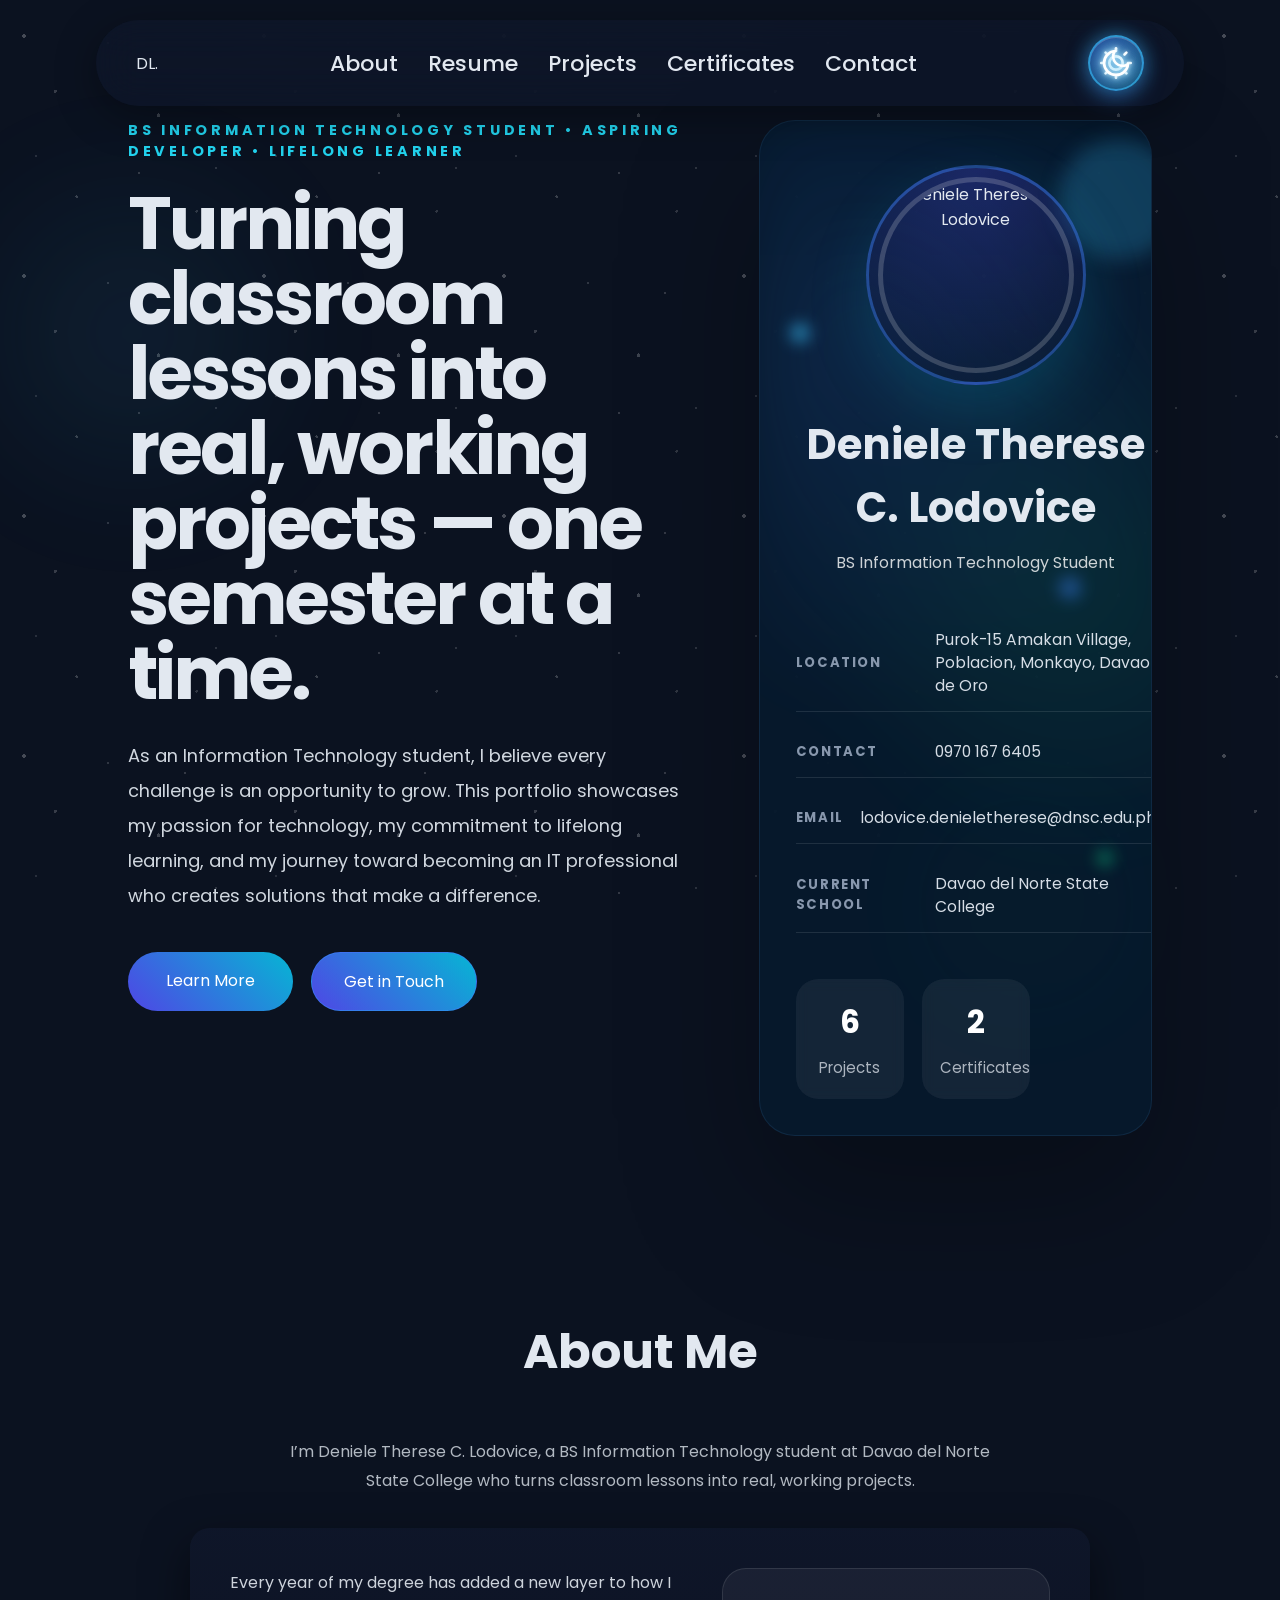
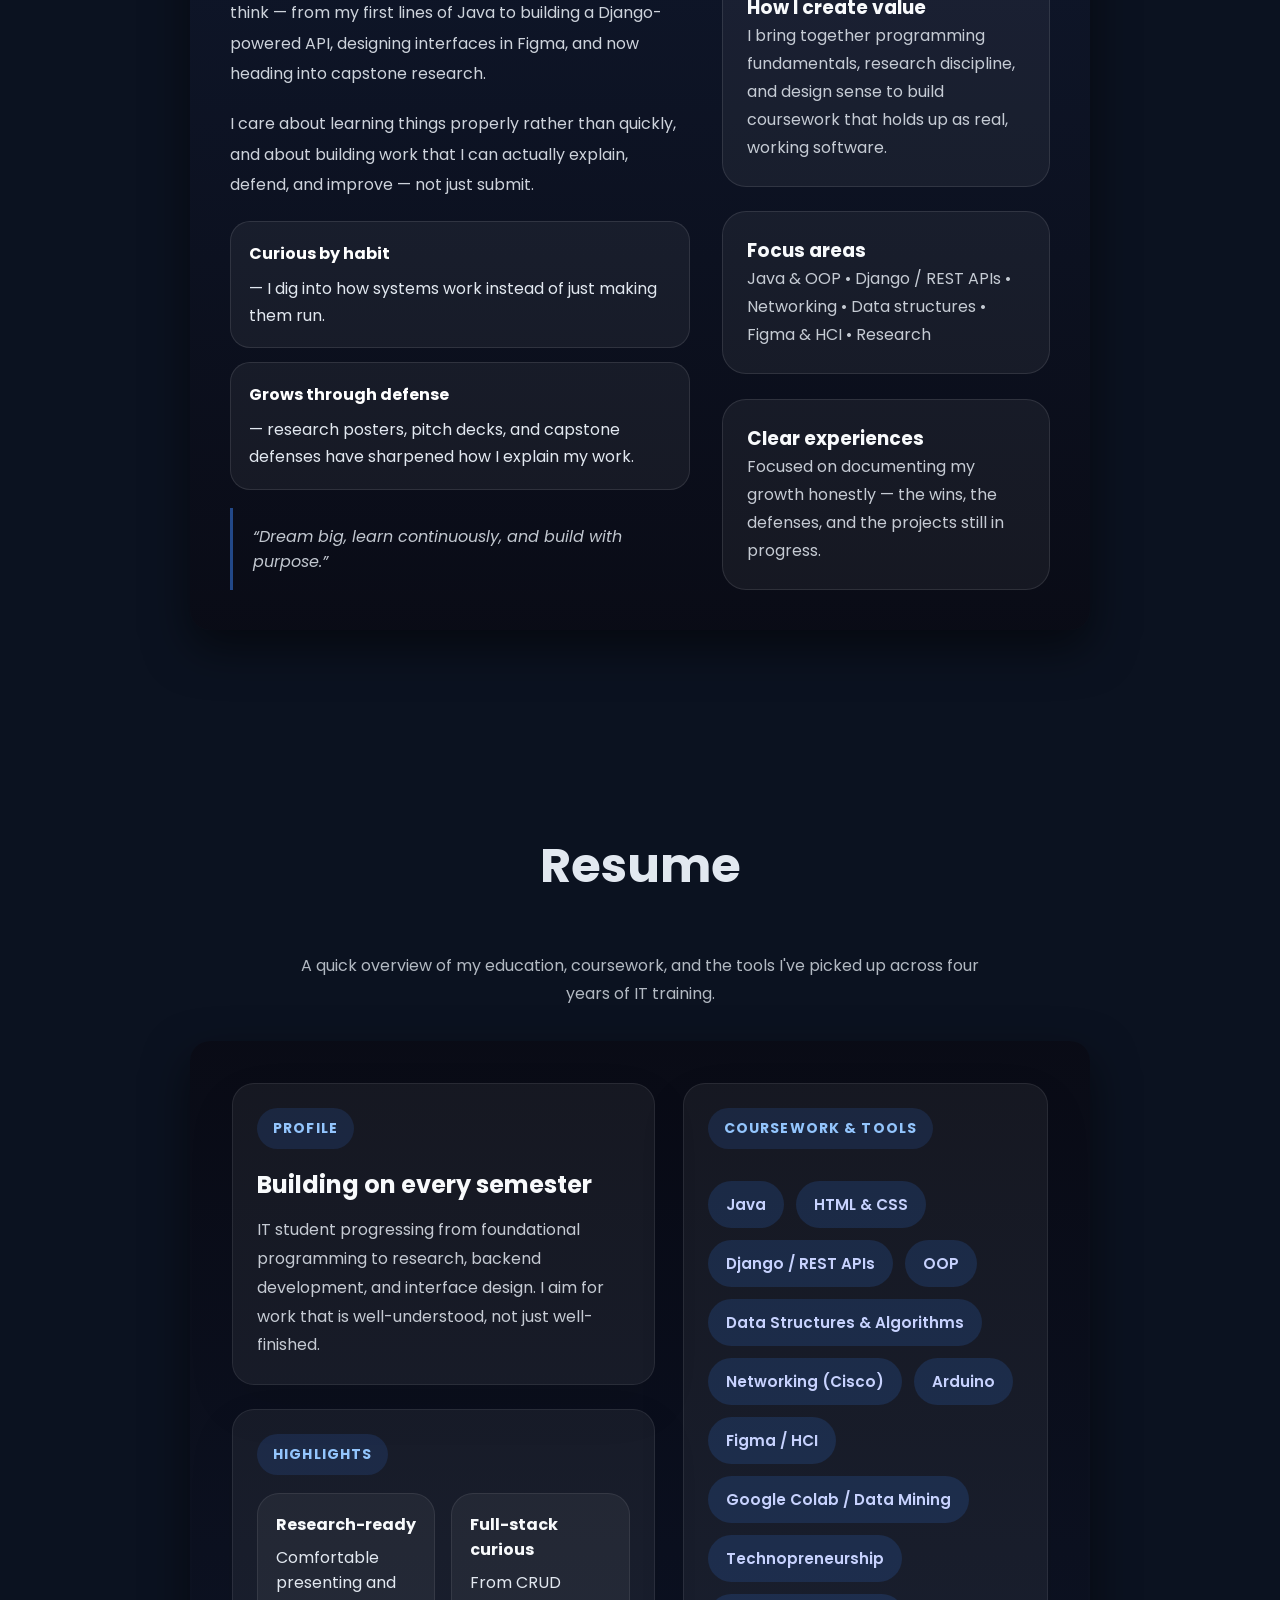
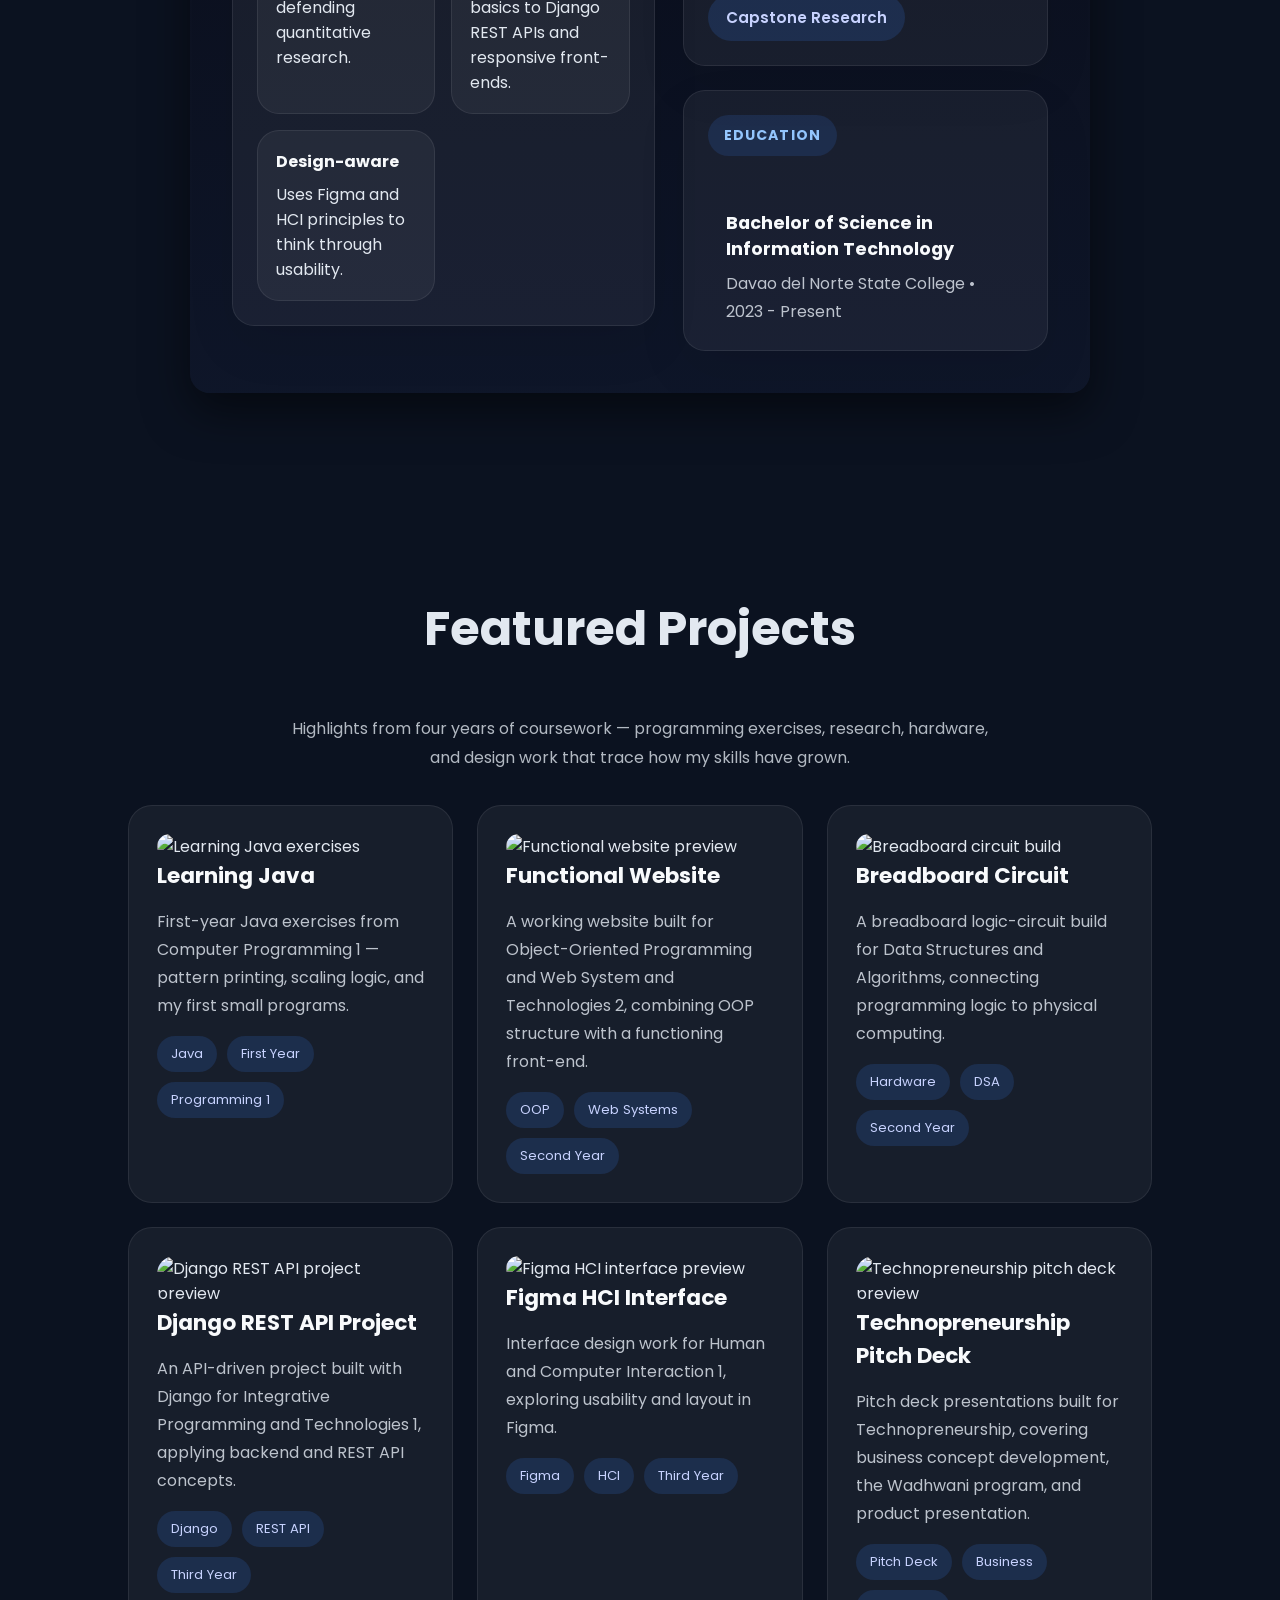
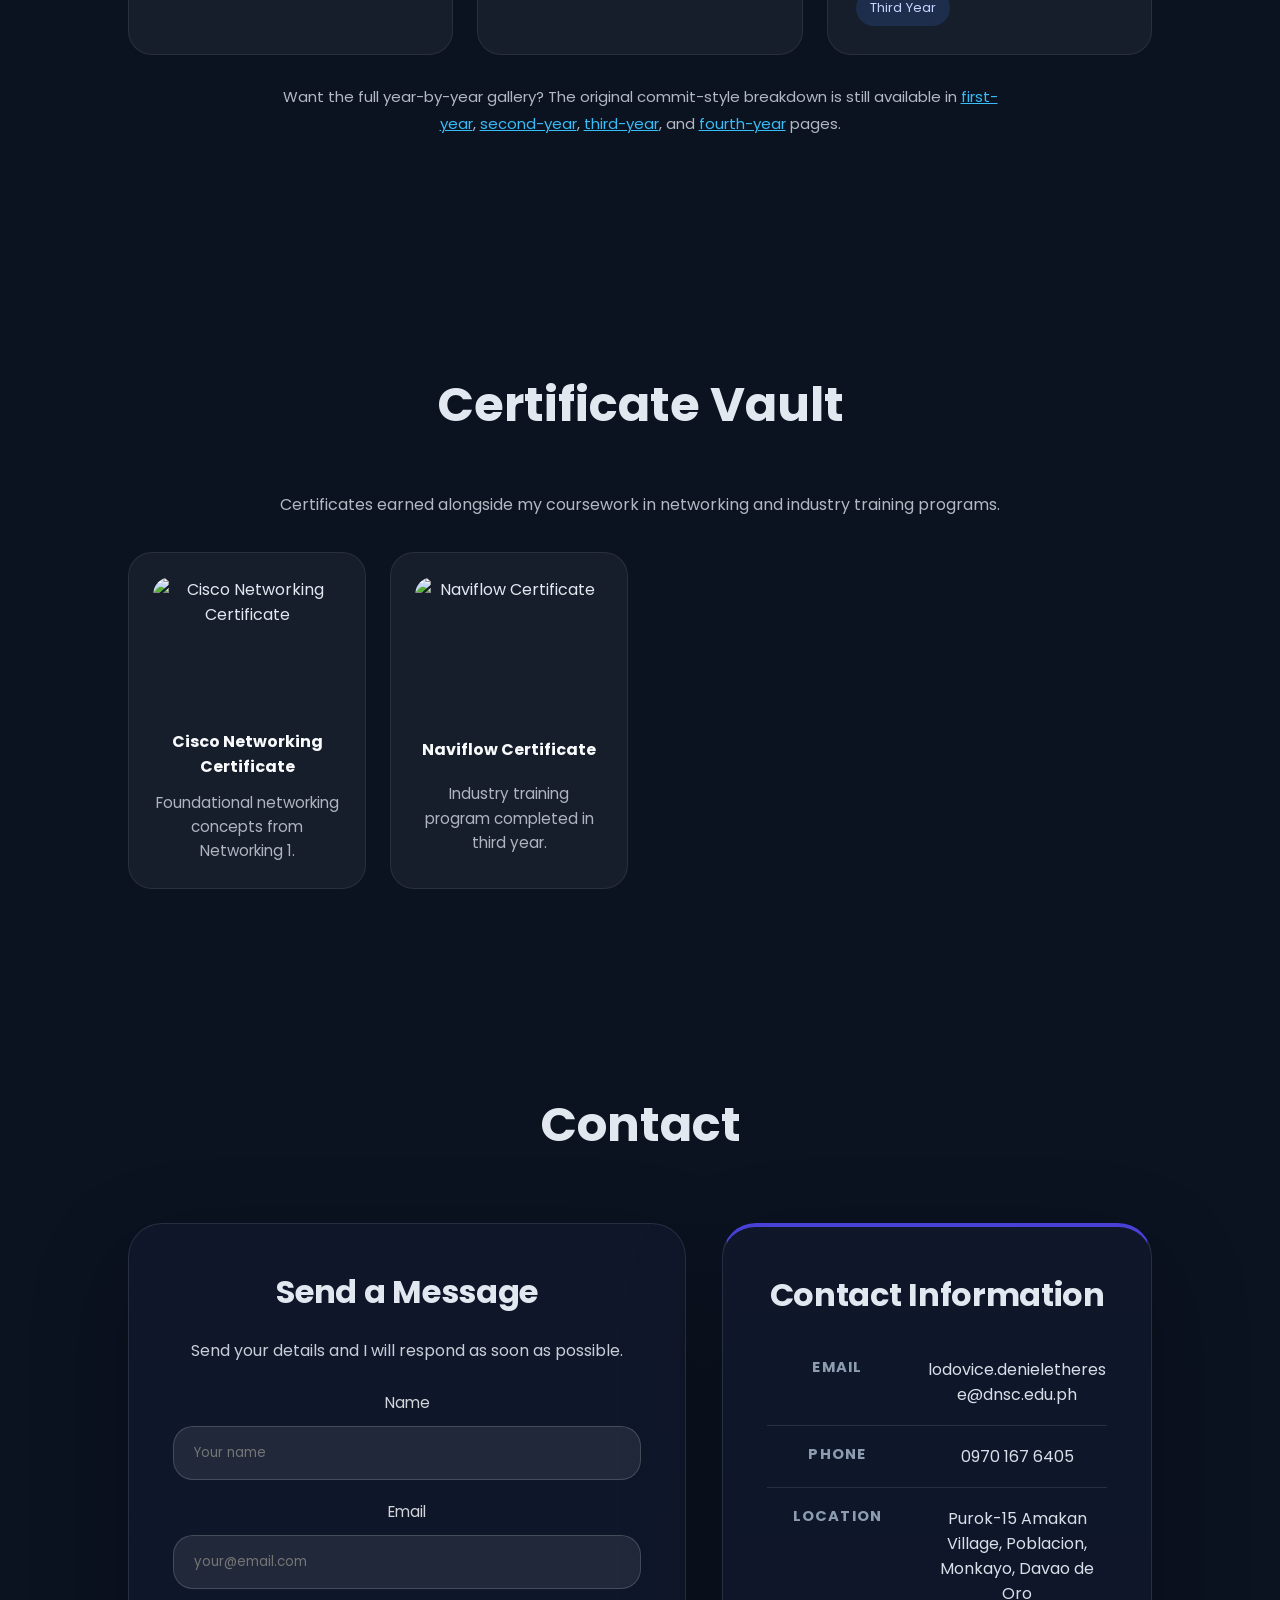
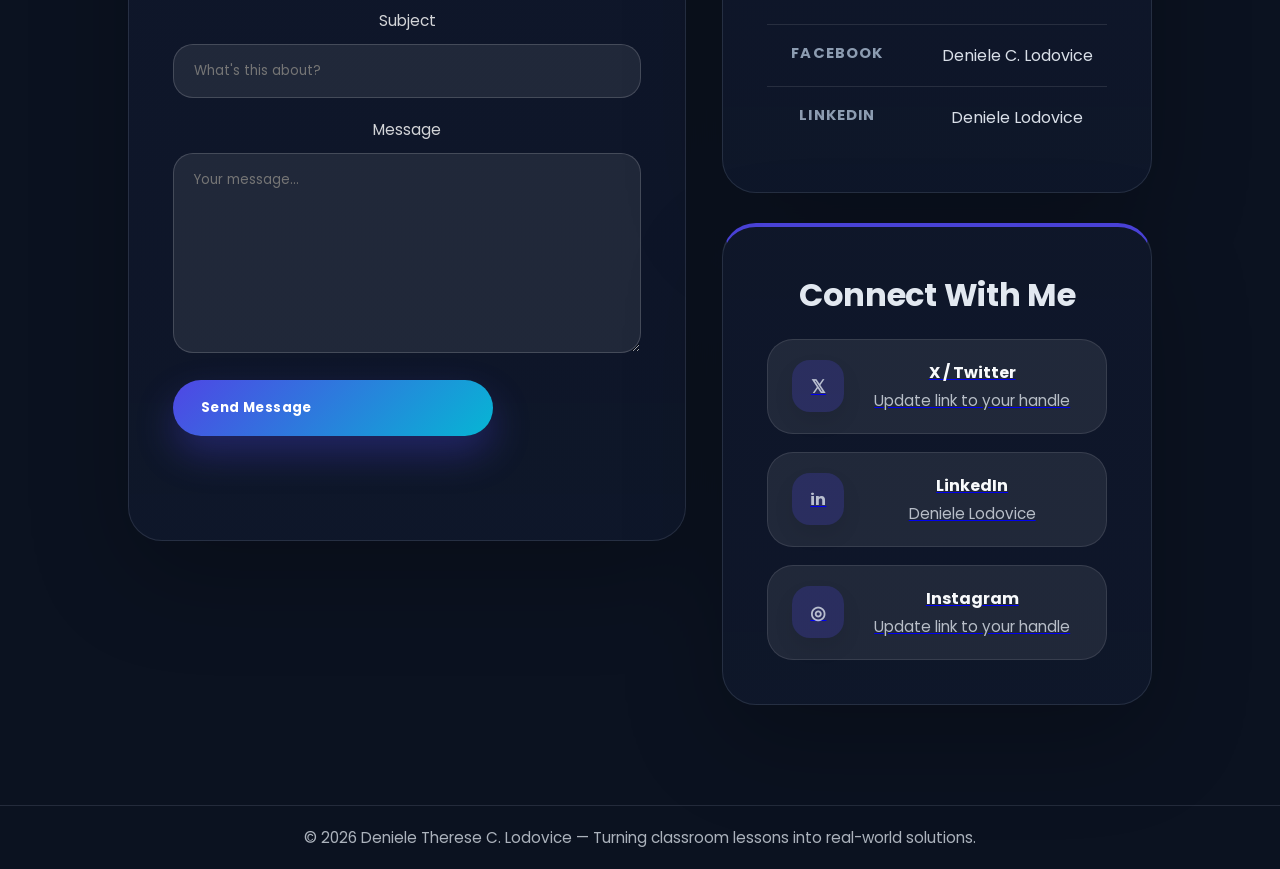
==== commit bef85a5a: "Replace text avatar with image in hero section" ====
--- a/index.html
+++ b/index.html
@@ -1,6 +1,6 @@
 <!DOCTYPE html>
 <html lang="en">
-<head>
+<head> 
 
 <meta charset="UTF-8">
 <meta name="viewport" content="width=device-width, initial-scale=1.0">
@@ -74,7 +74,7 @@
         <span class="hero-float-dot dot-3"></span>
         <div class="hero-card-inner">
             <div class="hero-avatar">
-                <span style="font-family:'Poppins',sans-serif;font-weight:600;font-size:64px;color:#e2e8f0;">DL</span>
+             <img src="images/profile.jpg" alt="Deniele Therese C. Lodovice">
             </div>
             <div class="hero-card-top">
                 <div>
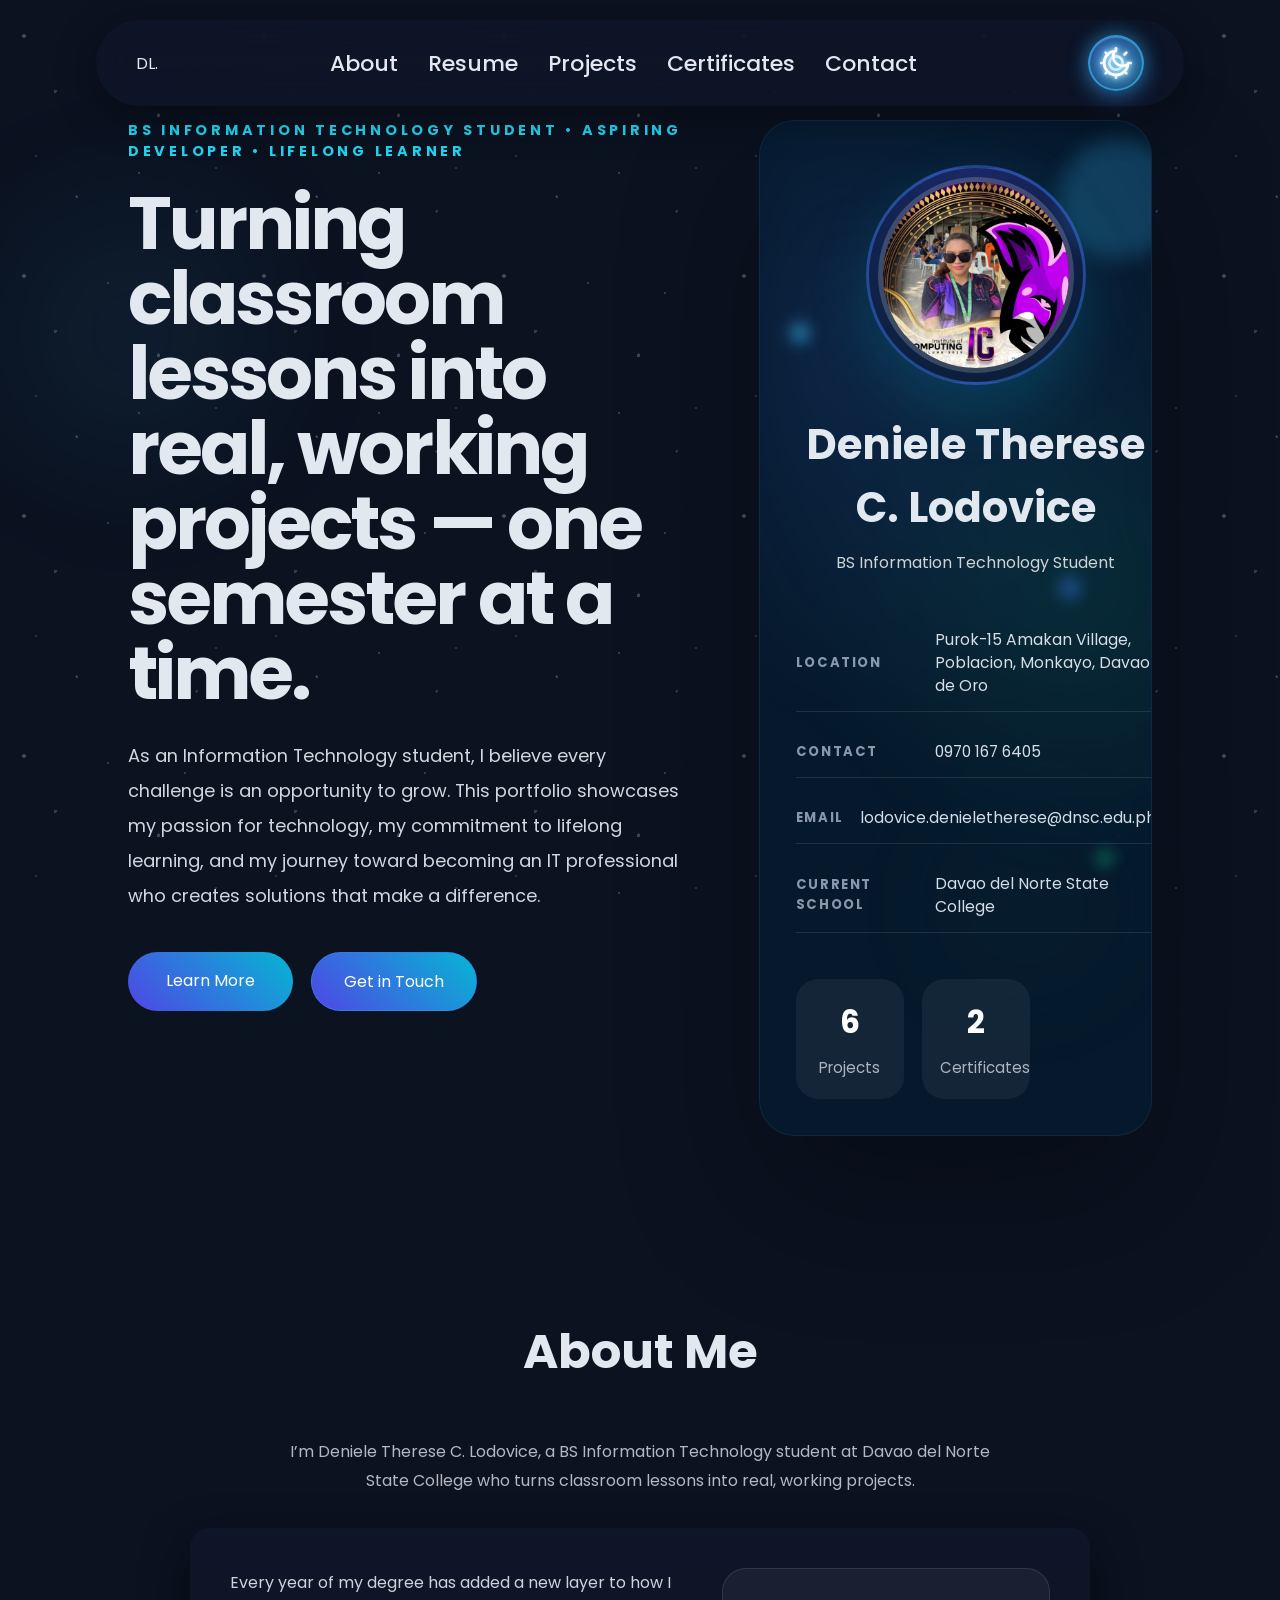
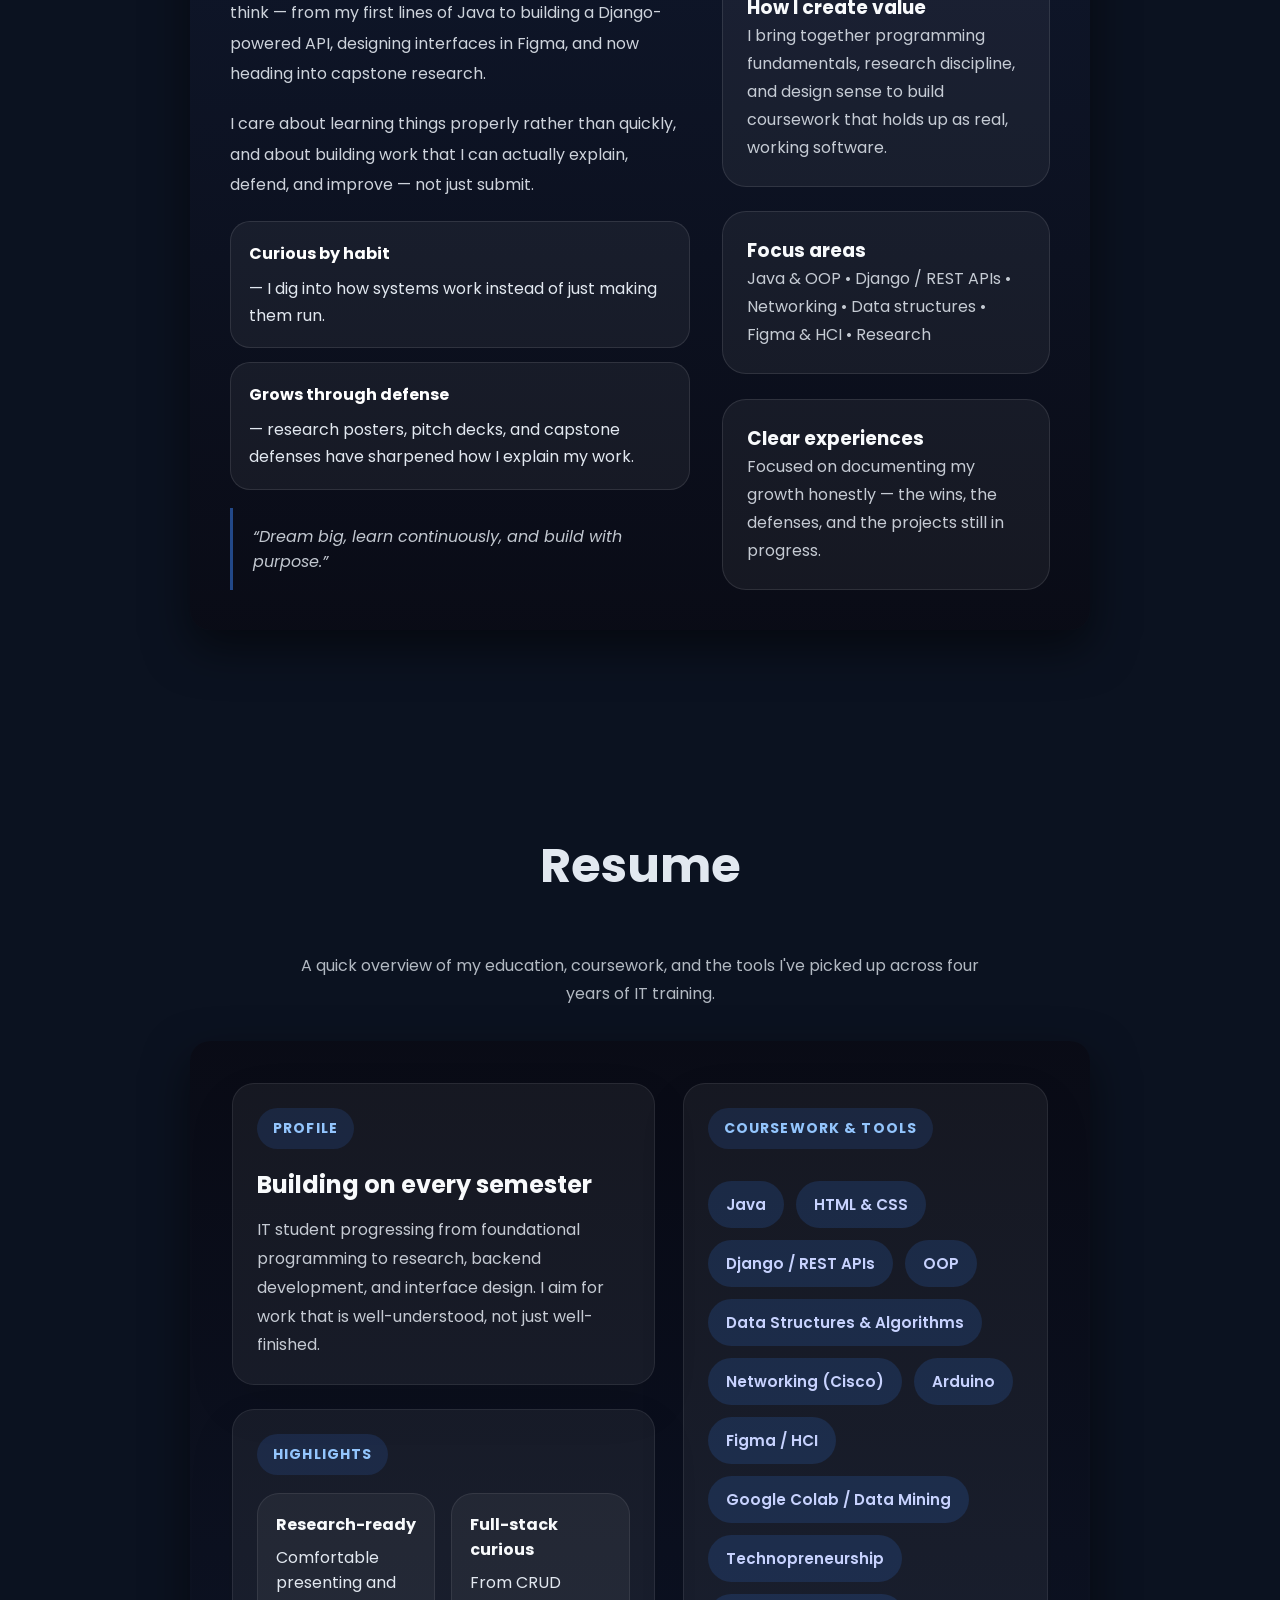
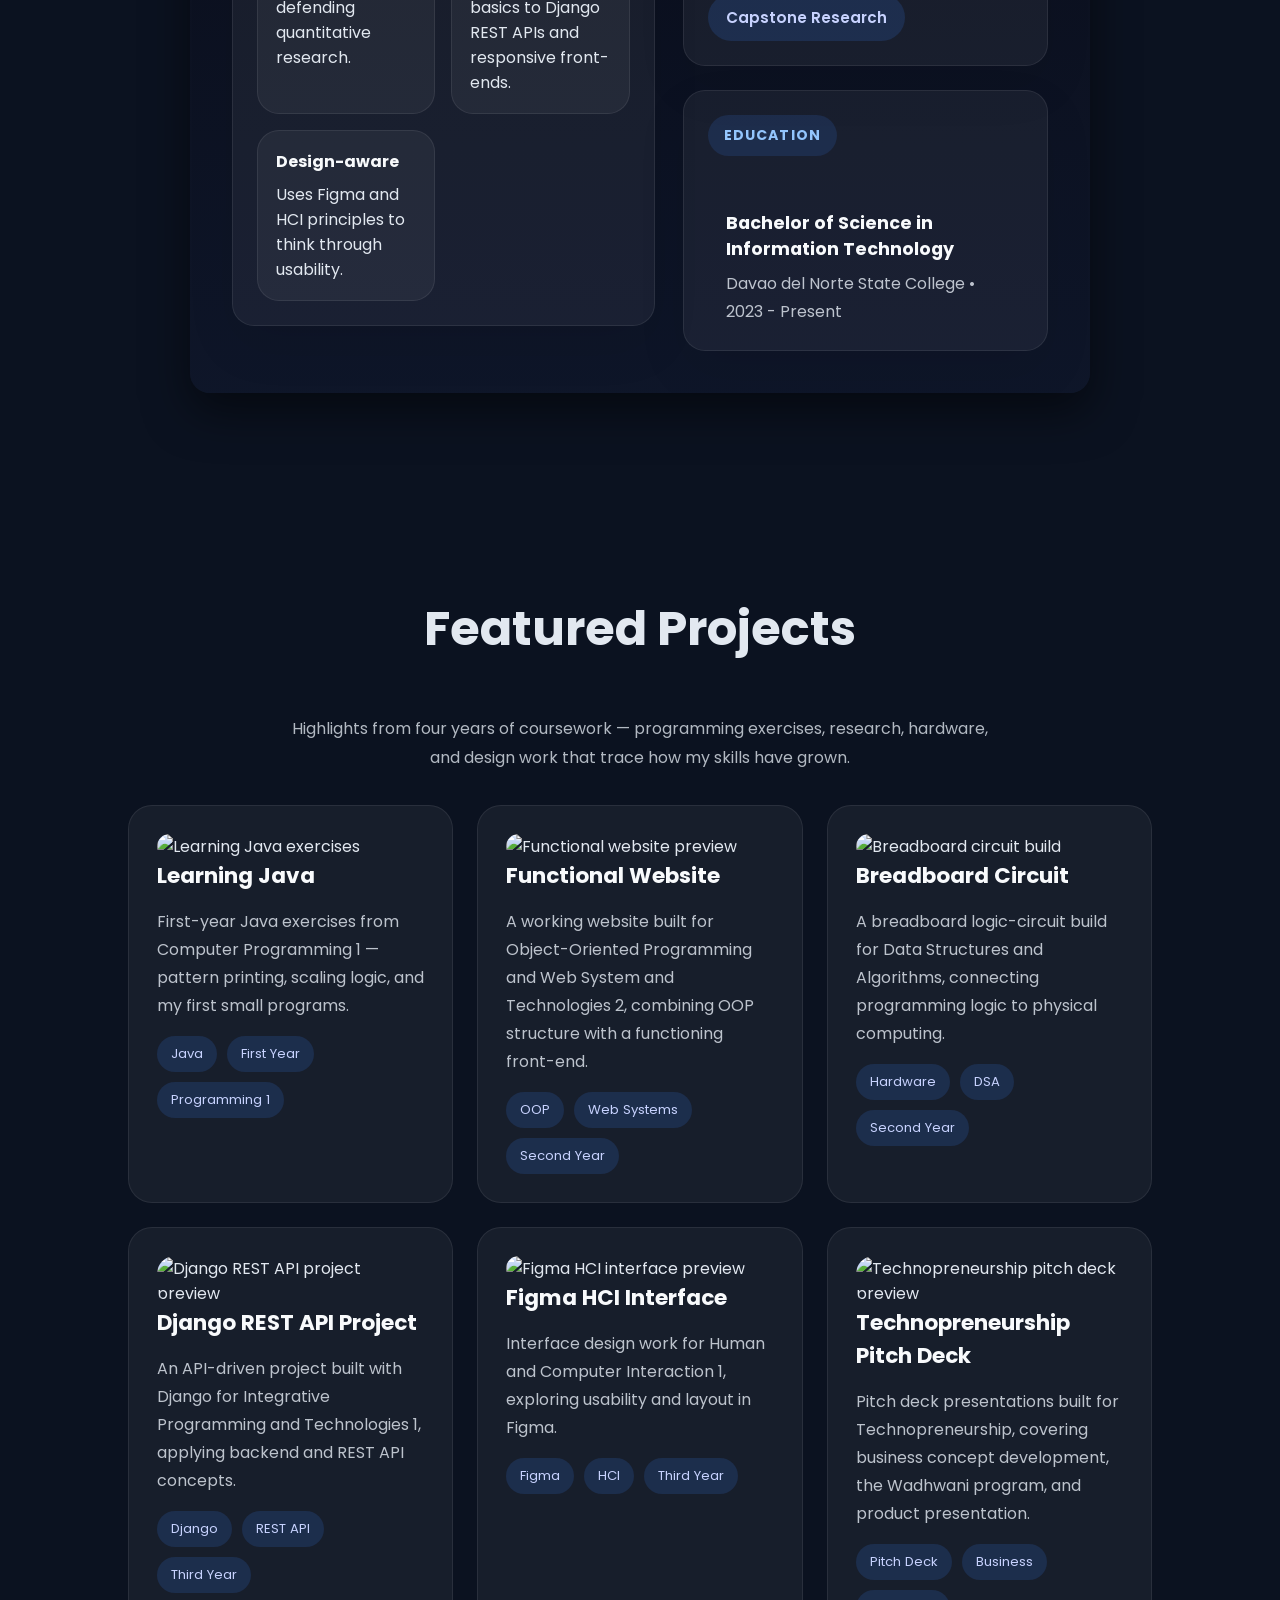
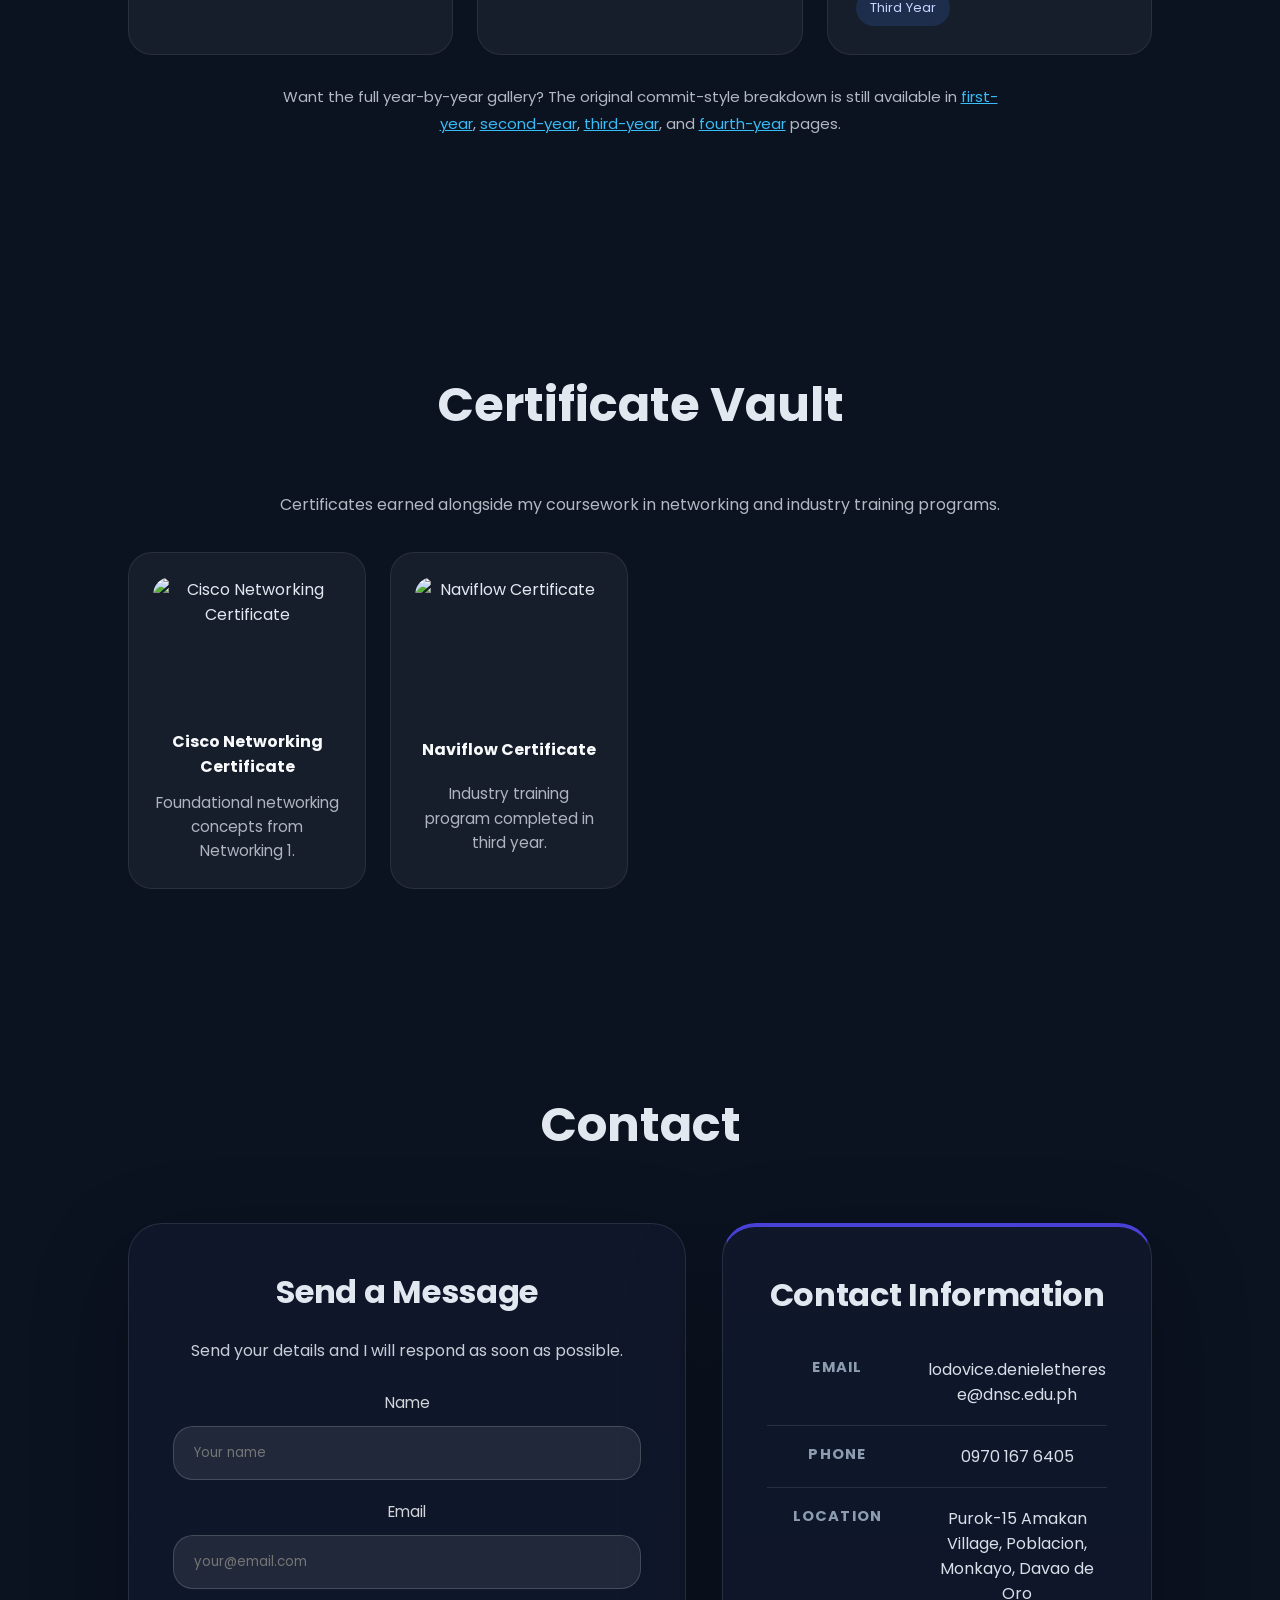
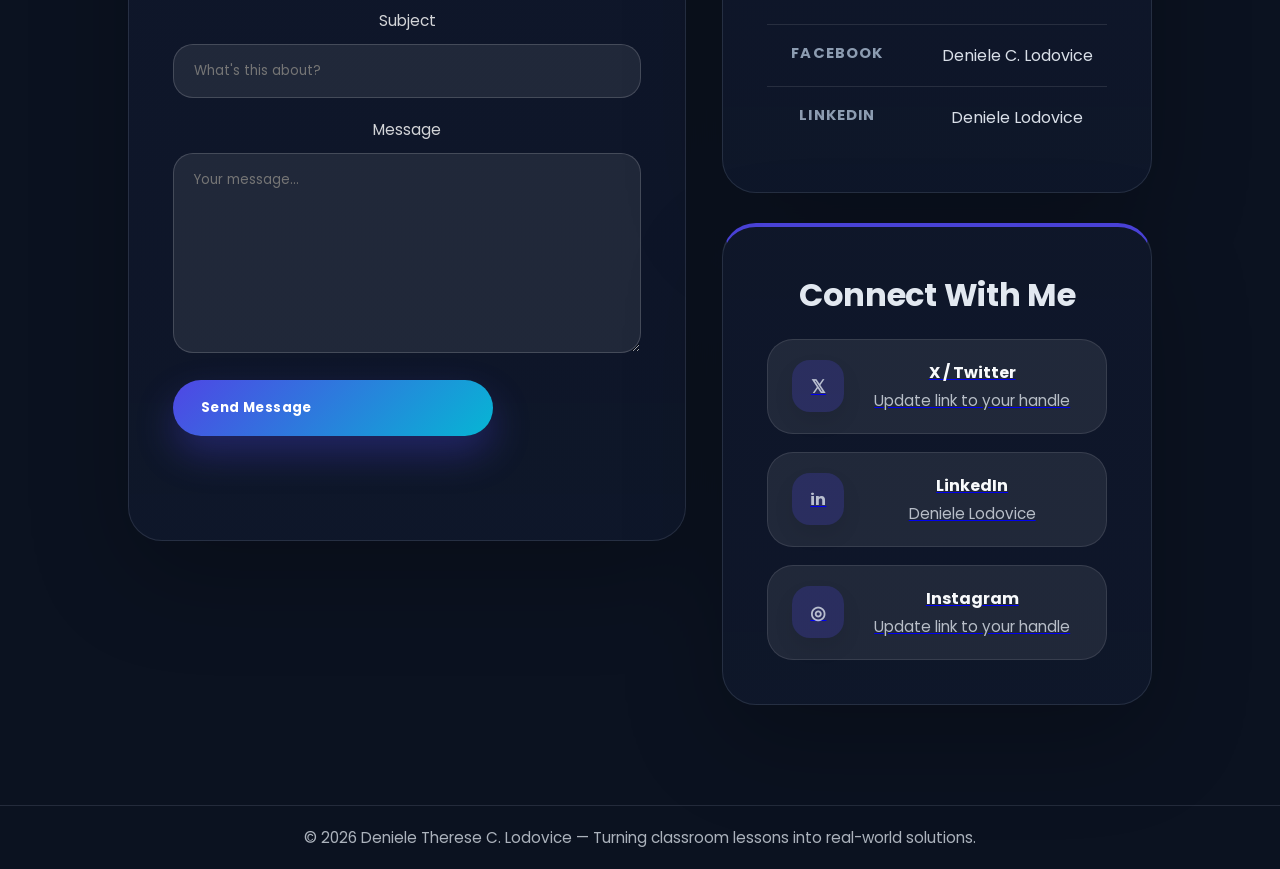
==== commit d73939c6: "Update index.html" ====
--- a/index.html
+++ b/index.html
@@ -74,7 +74,7 @@
         <span class="hero-float-dot dot-3"></span>
         <div class="hero-card-inner">
             <div class="hero-avatar">
-             <img src="images/profile.jpg" alt="Deniele Therese C. Lodovice">
+             <img src="nawmg.jpg" alt="Deniele Therese C. Lodovice">
             </div>
             <div class="hero-card-top">
                 <div>
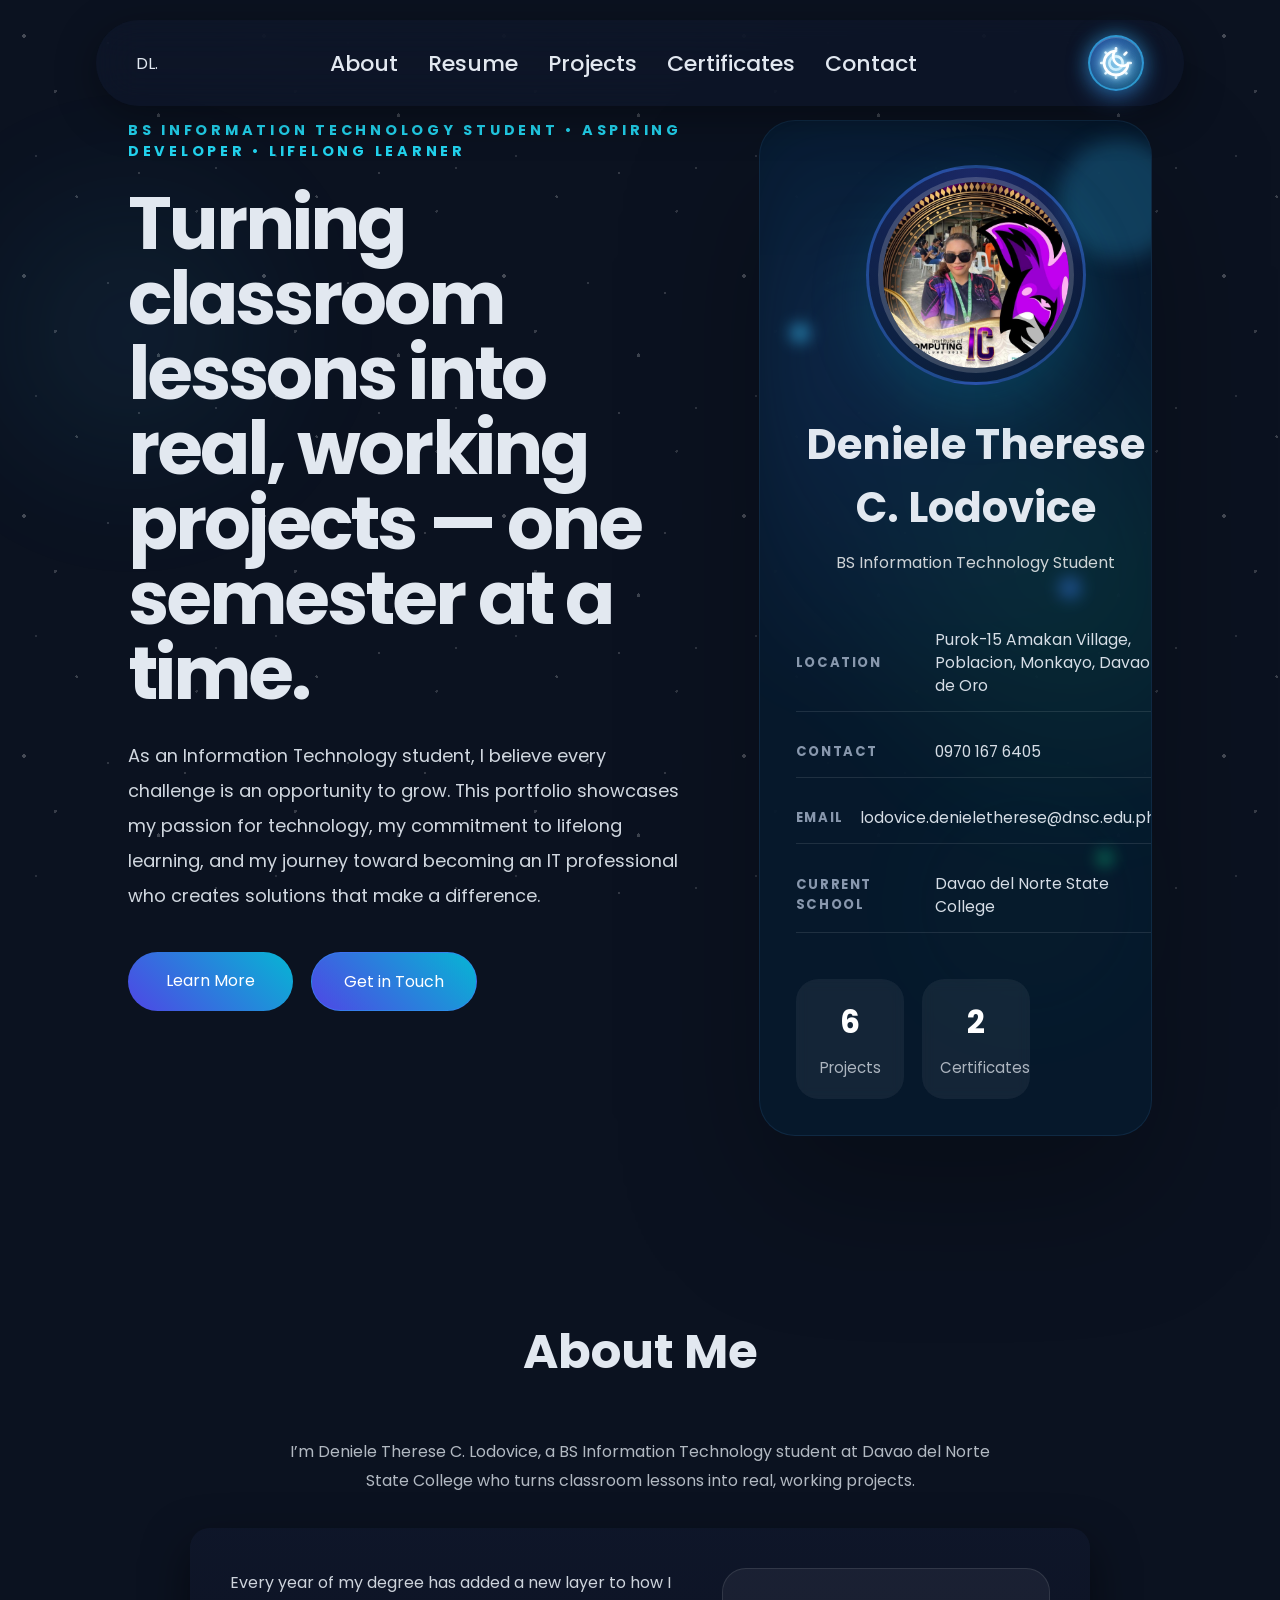
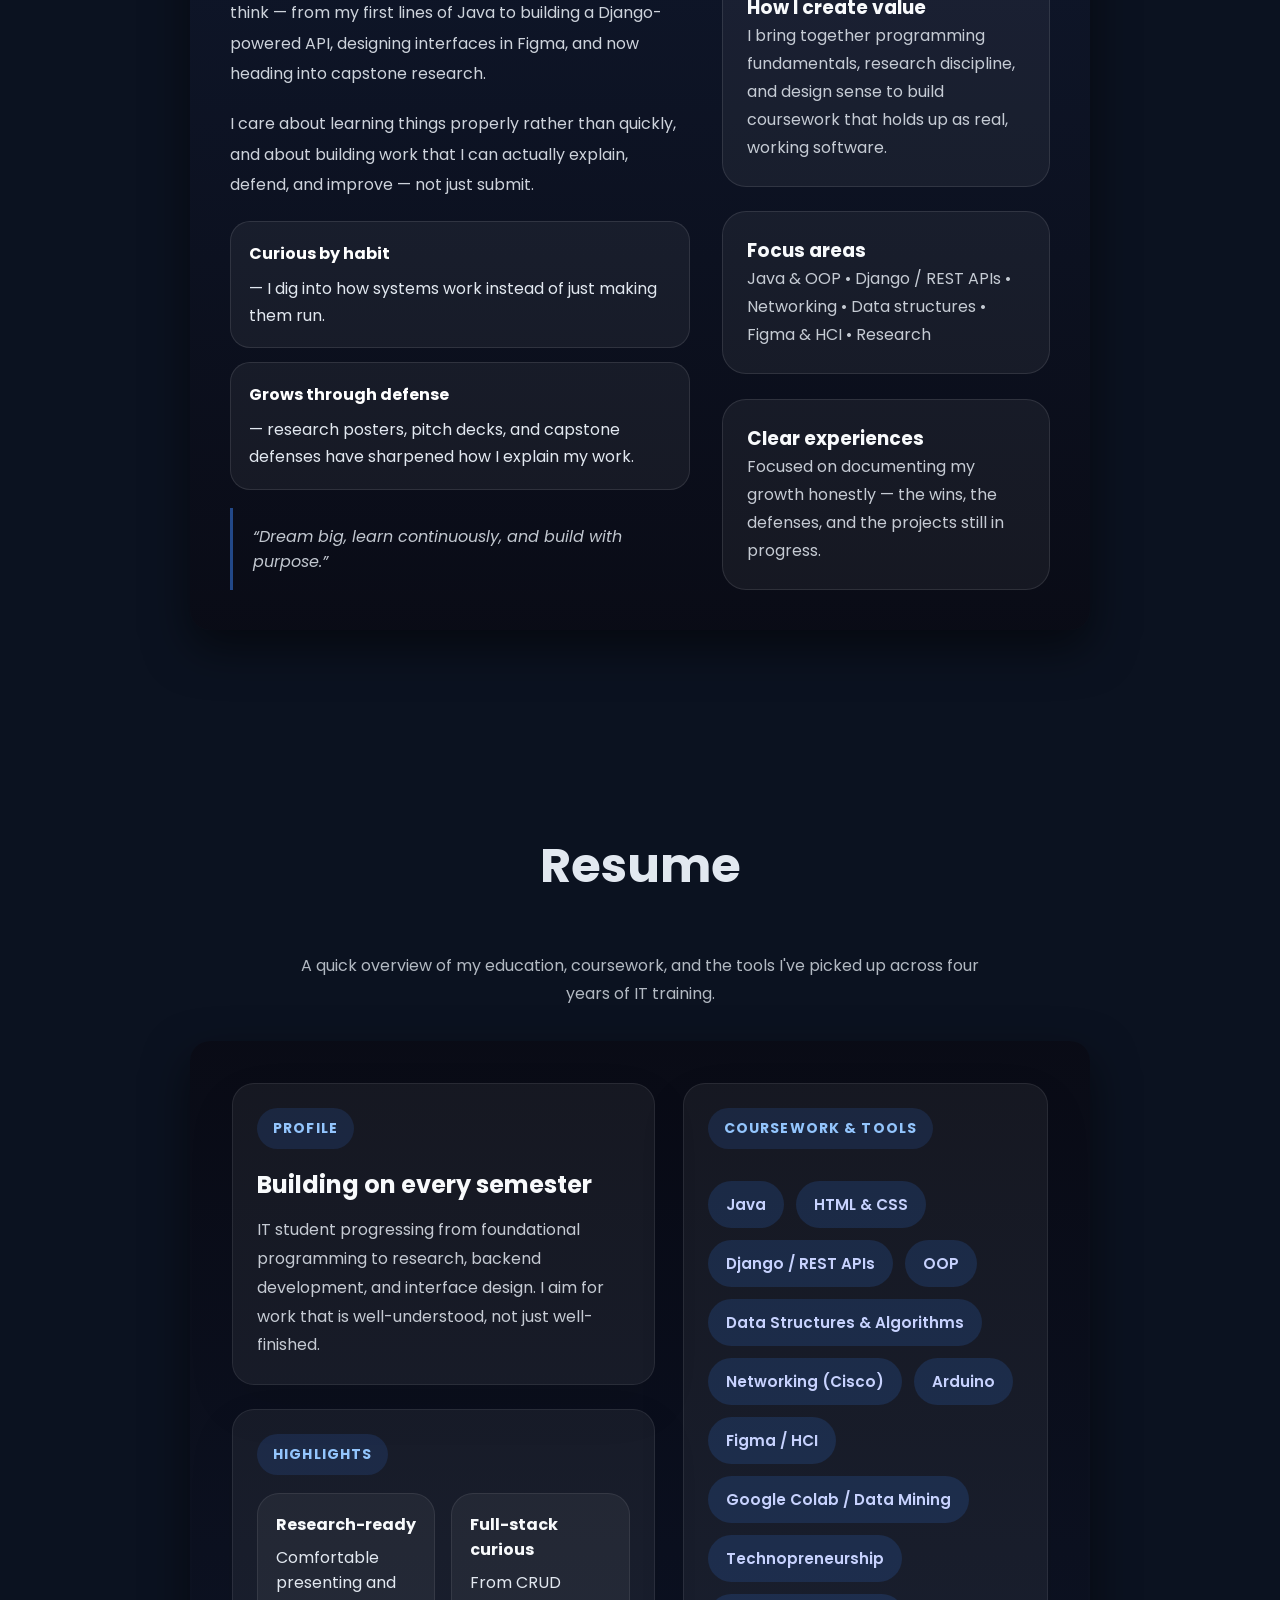
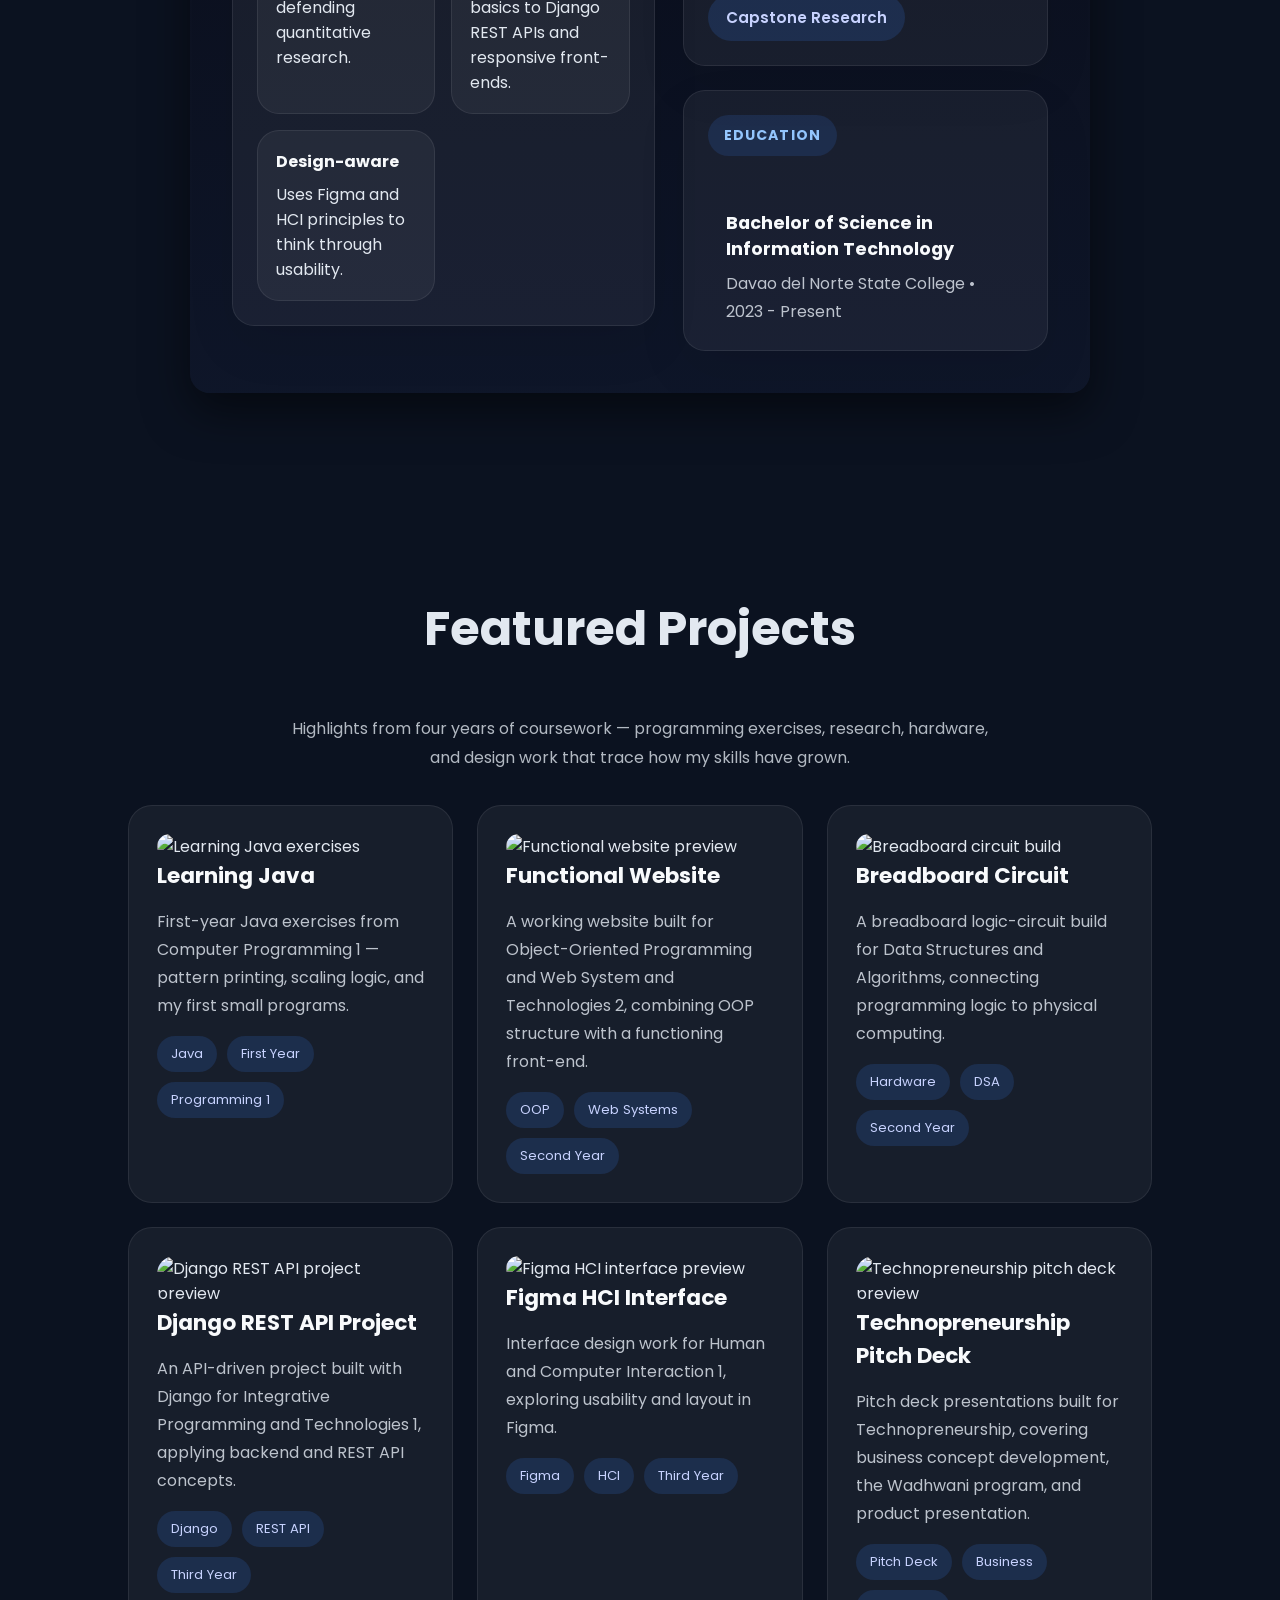
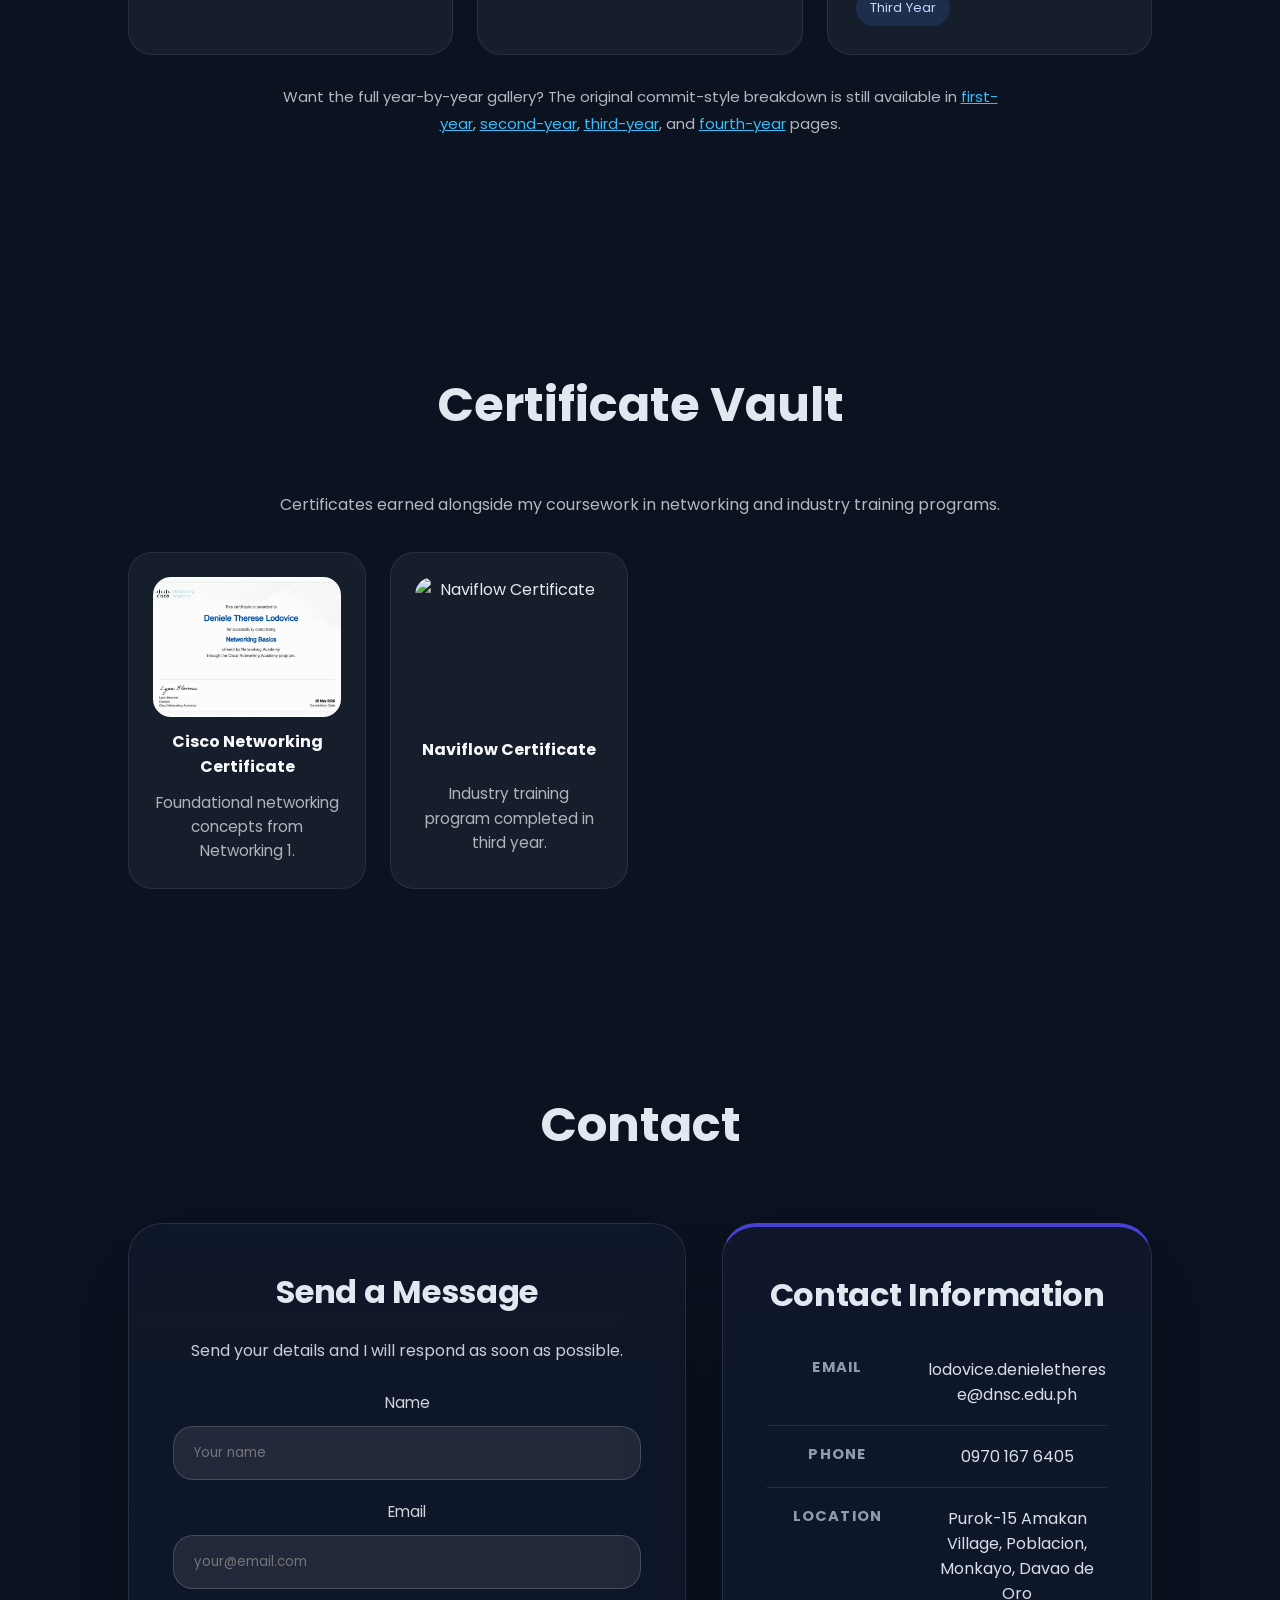
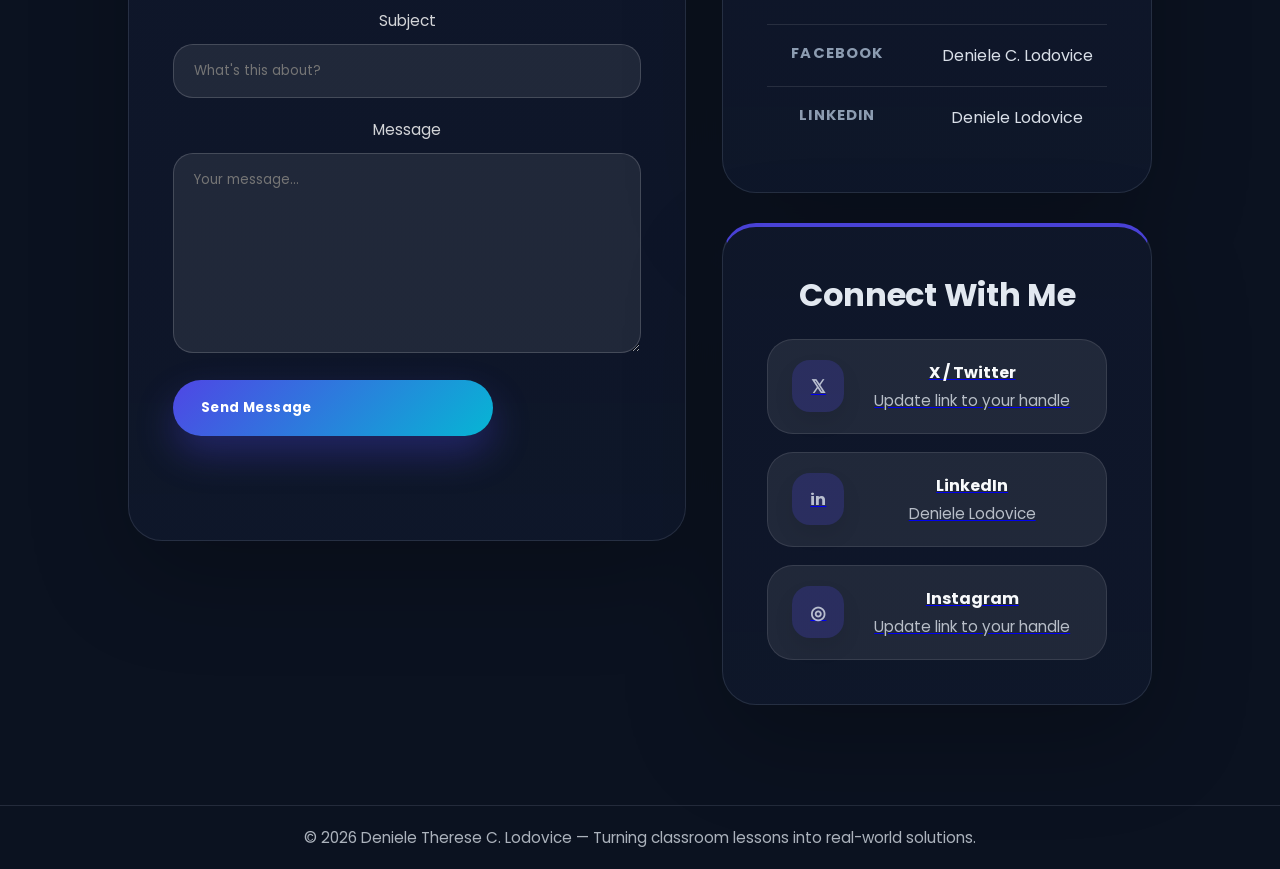
==== commit 77fa7707: "Update index.html" ====
--- a/index.html
+++ b/index.html
@@ -303,13 +303,13 @@
     <div class="certificate-grid animate-on-scroll">
 
         <article class="certificate-card" tabindex="0" role="button" data-title="Cisco Networking Certificate" data-description="Earned during Networking 1, covering foundational networking concepts as part of the Cisco Networking Academy program." data-image="https://sites.google.com/sitesv-images-rt/[base64]w1280">
-            <img src="https://sites.google.com/sitesv-images-rt/[base64]w1280" alt="Cisco Networking Certificate">
+            <img src="certificatecisco.jpg" alt="Cisco Networking Certificate">
             <h4>Cisco Networking Certificate</h4>
             <p class="certificate-summary">Foundational networking concepts from Networking 1.</p>
         </article>
 
         <article class="certificate-card" tabindex="0" role="button" data-title="Naviflow Certificate" data-description="Certificate earned through the Naviflow program, part of third-year coursework and industry training." data-image="https://sites.google.com/sitesv-images-rt/[base64]w1280">
-            <img src="https://sites.google.com/sitesv-images-rt/[base64]w1280" alt="Naviflow Certificate">
+            <img src="certnaviflow" alt="Naviflow Certificate">
             <h4>Naviflow Certificate</h4>
             <p class="certificate-summary">Industry training program completed in third year.</p>
         </article>
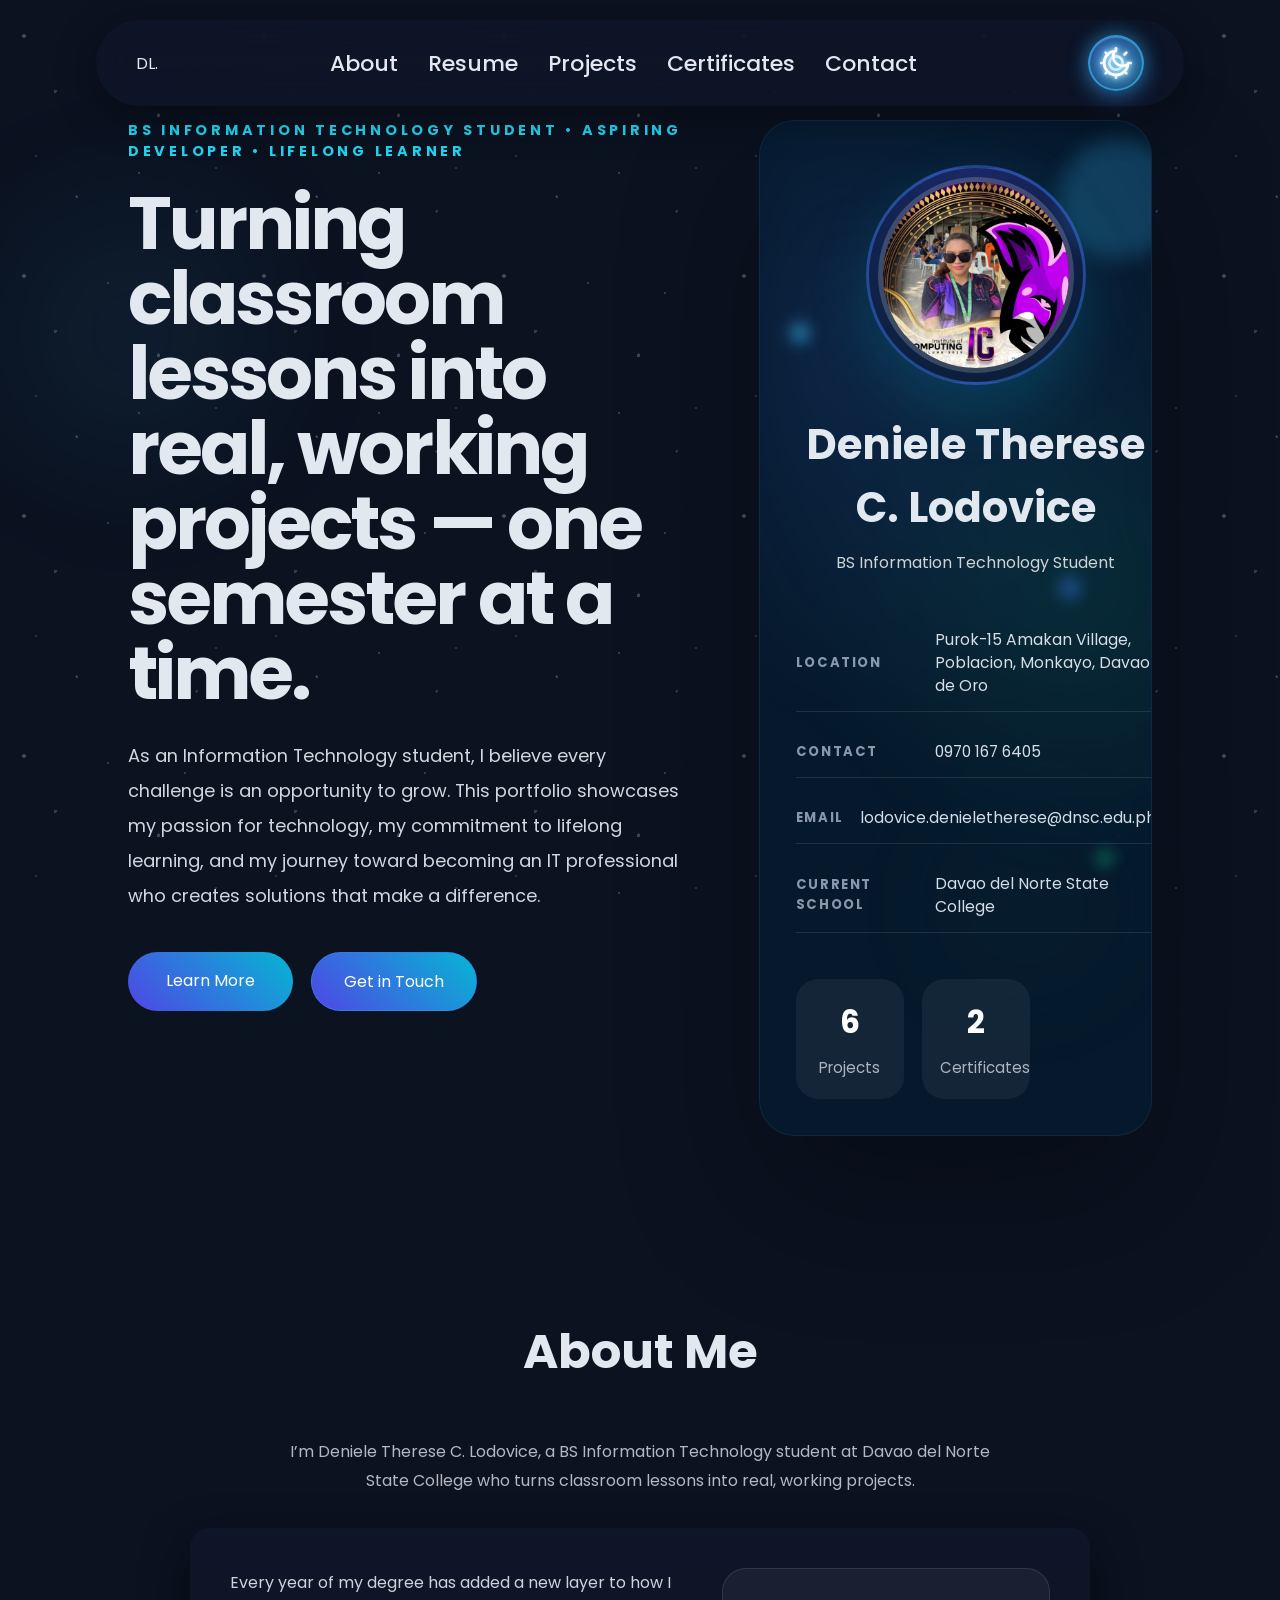
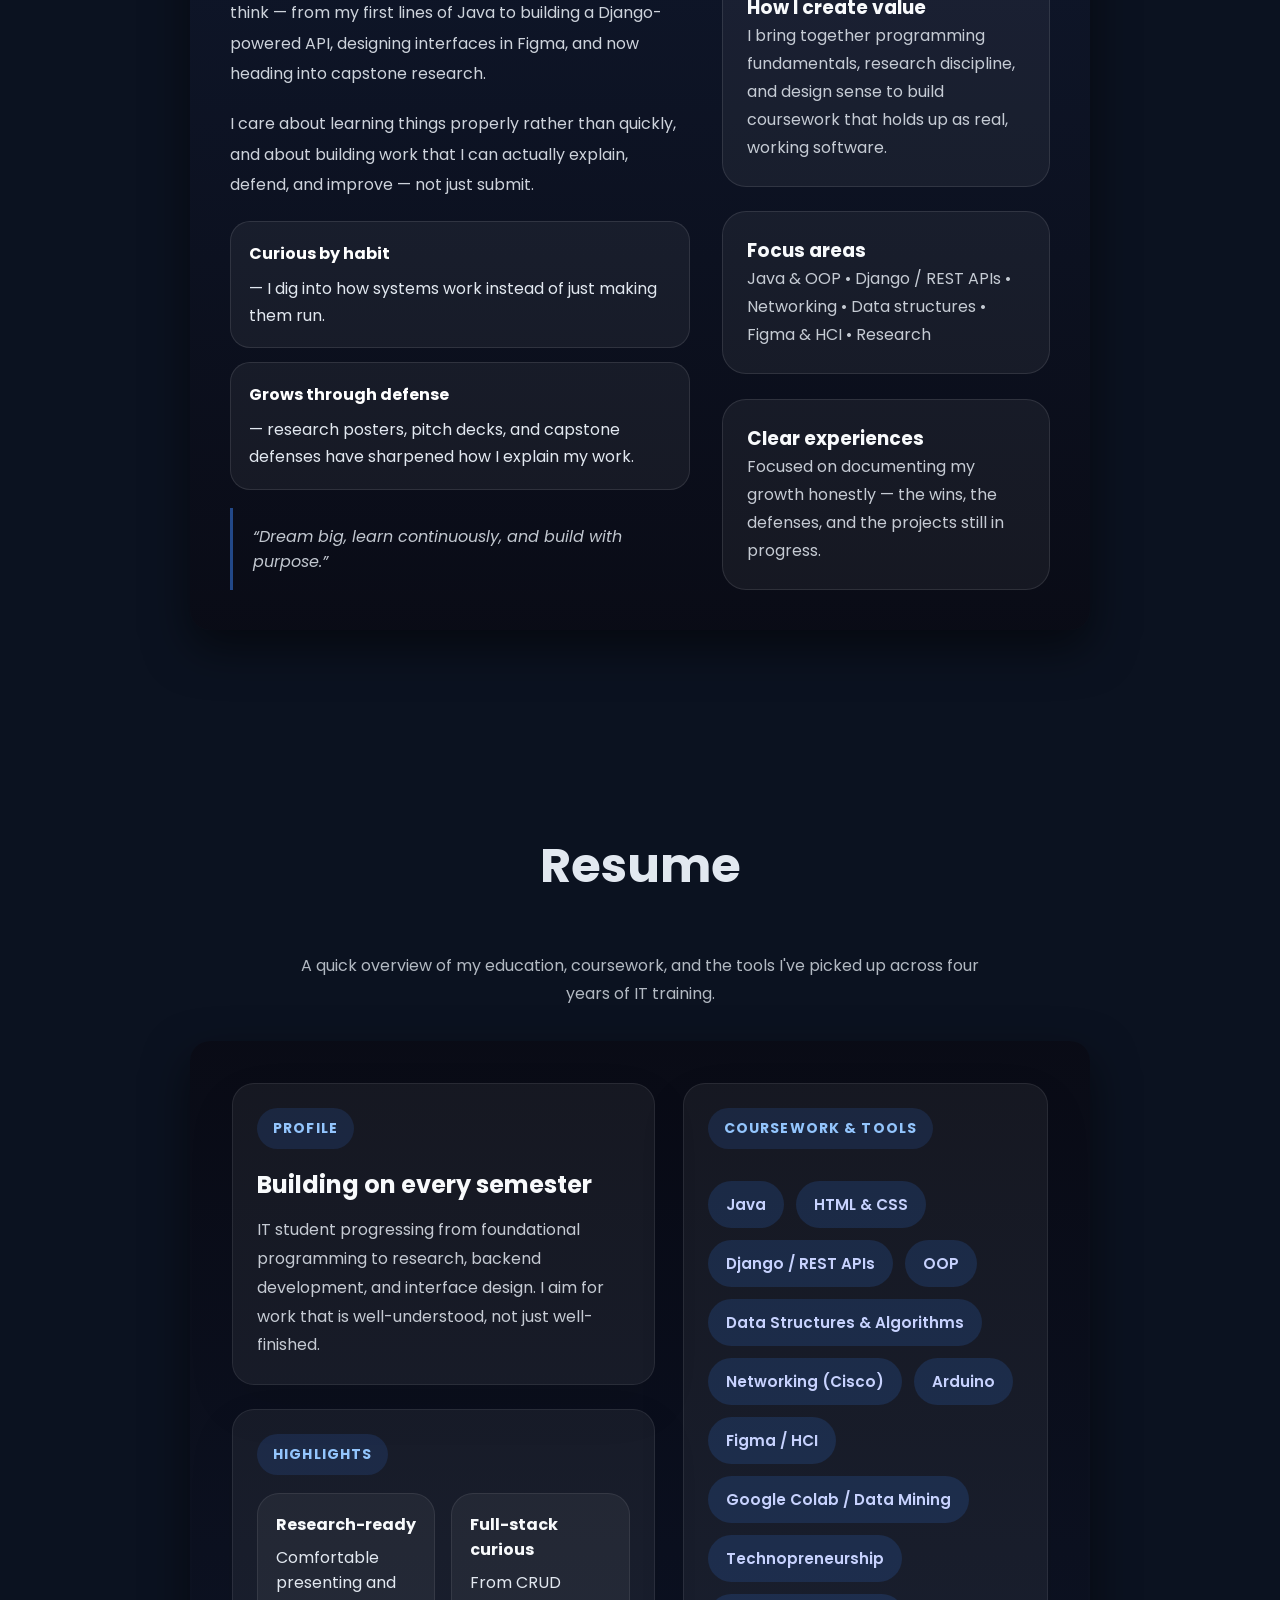
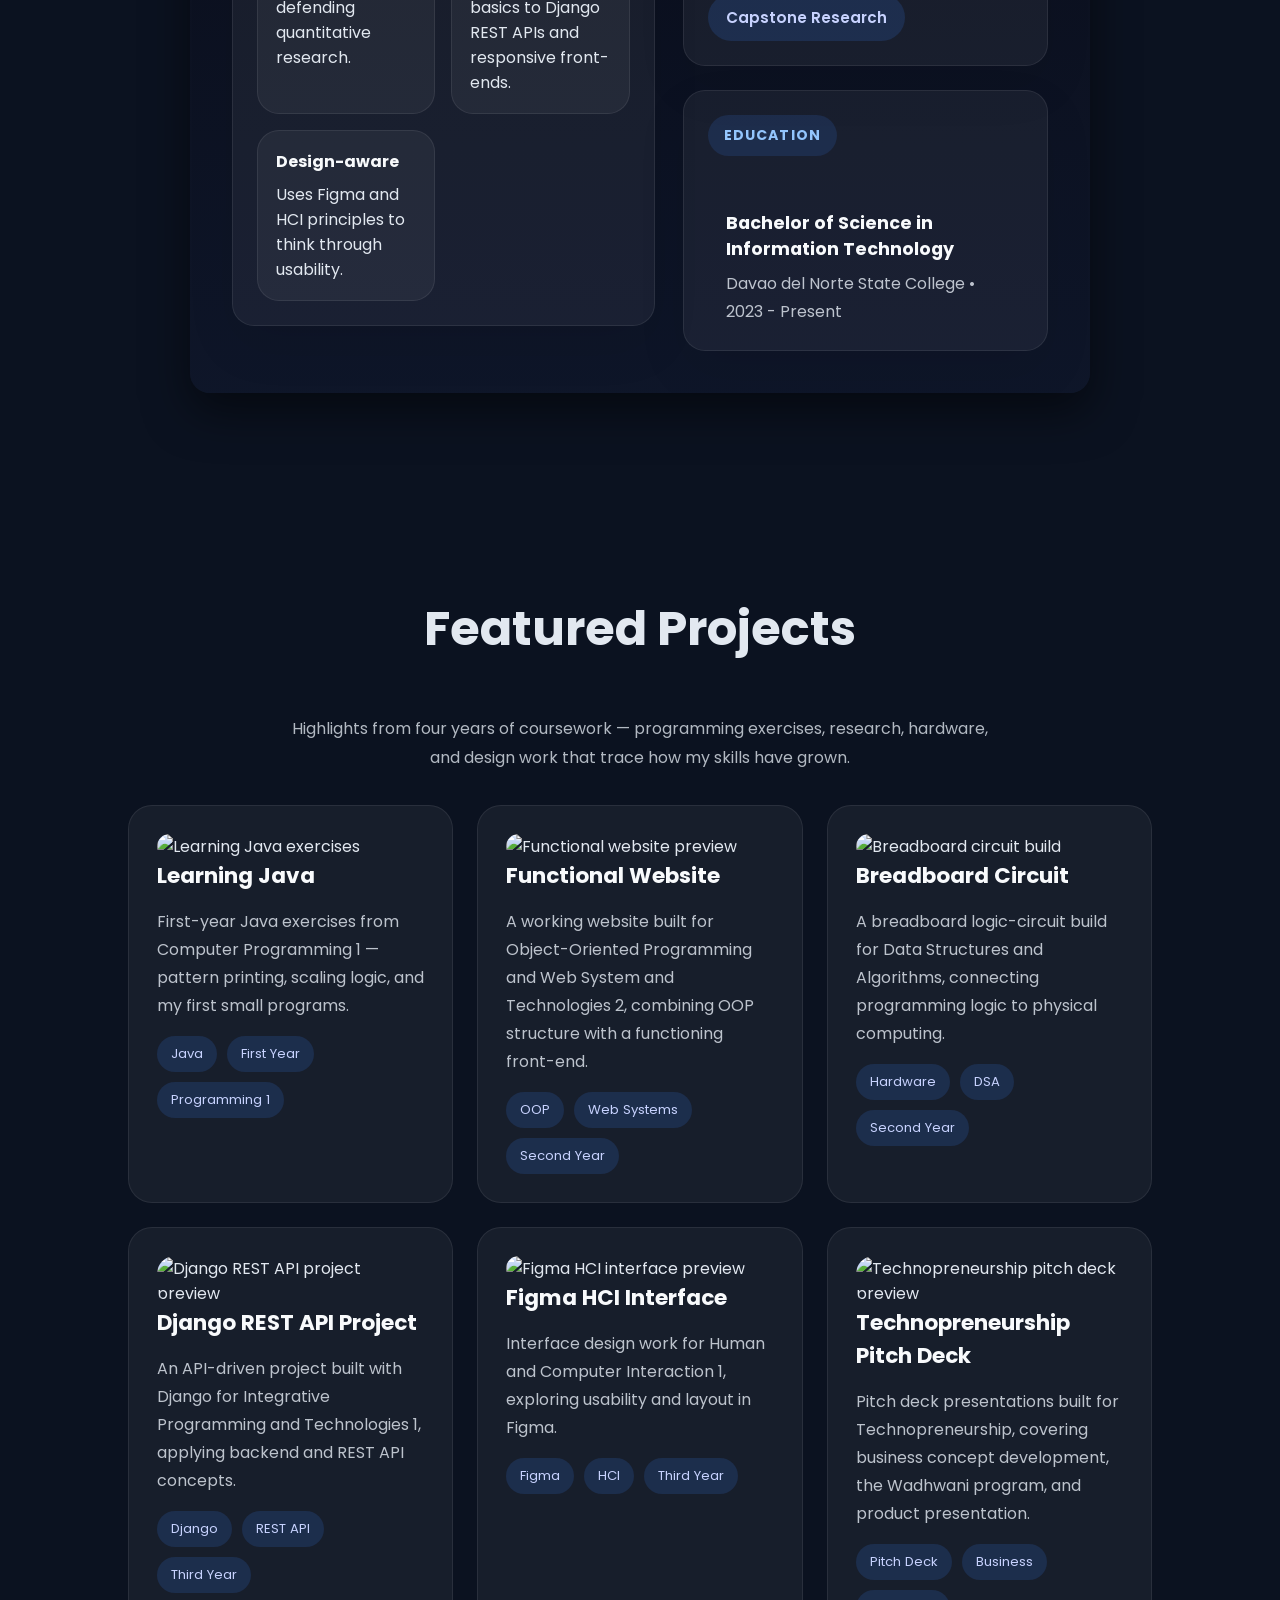
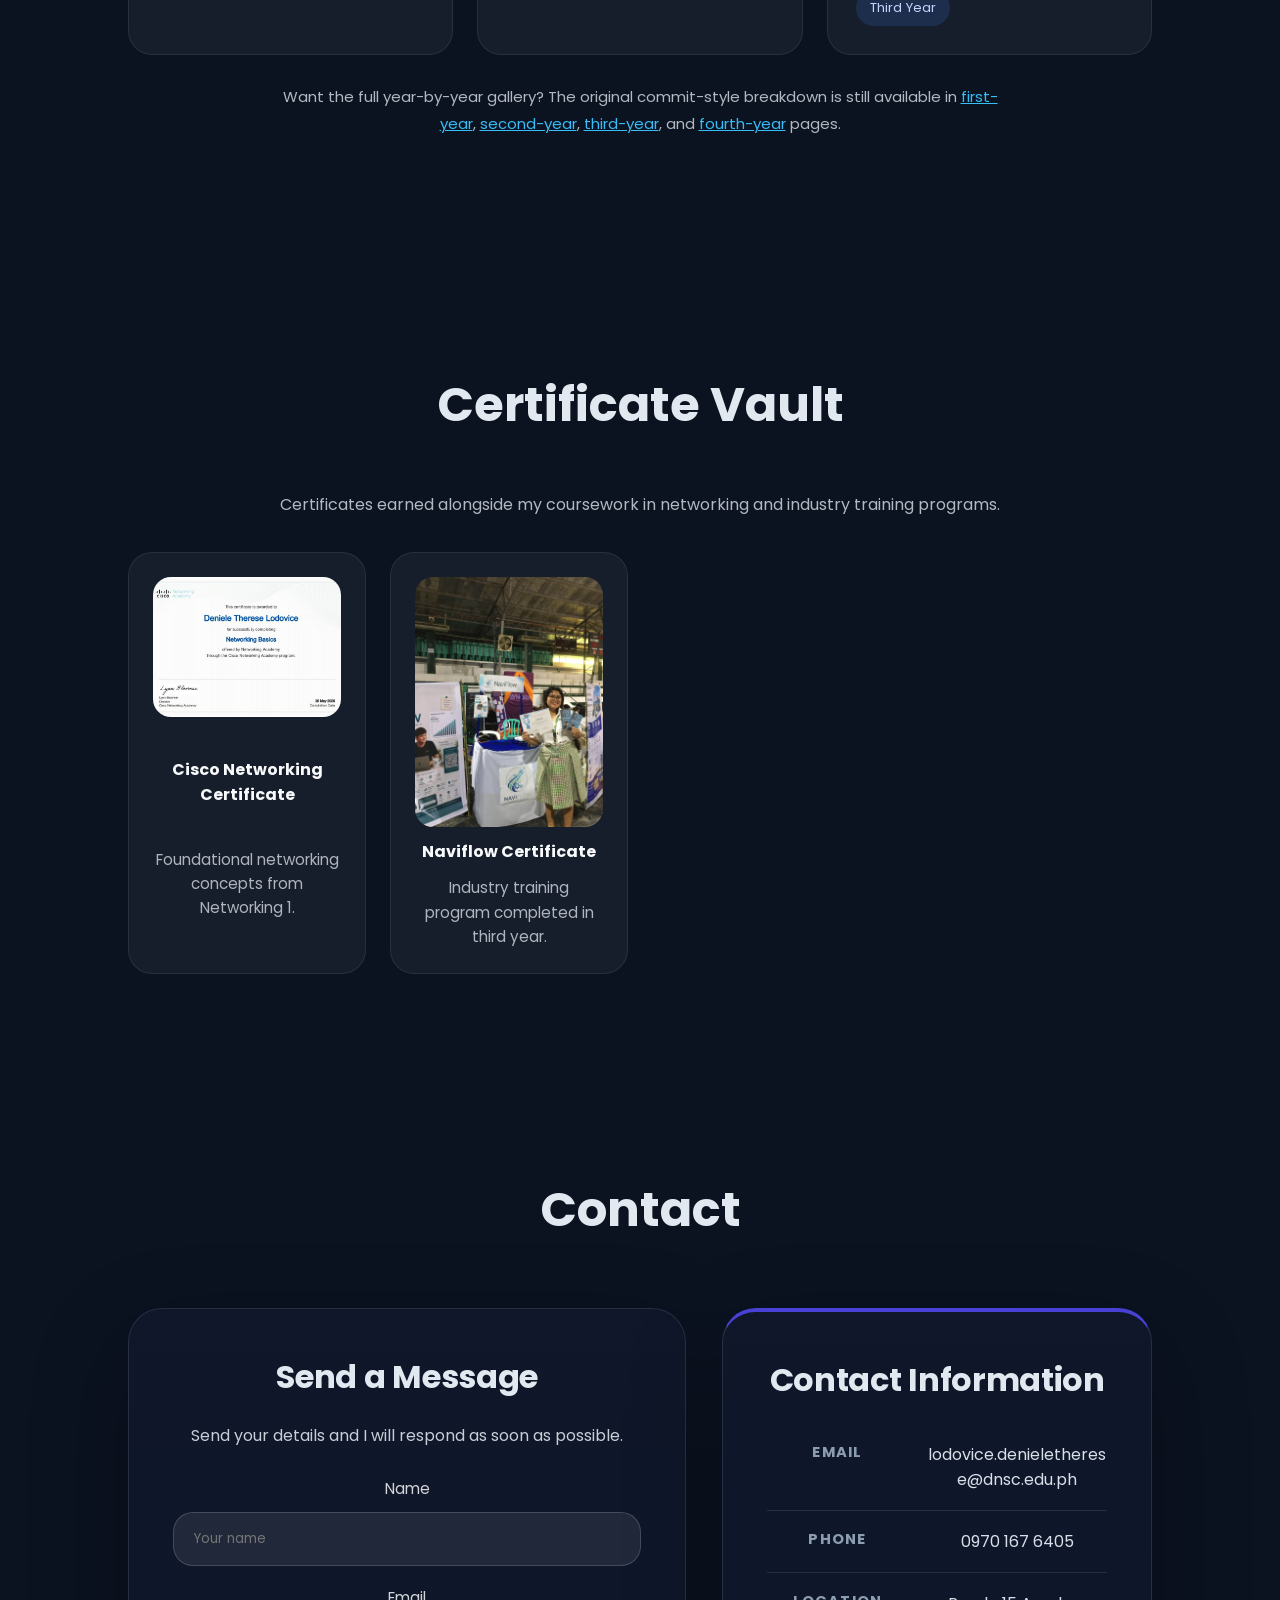
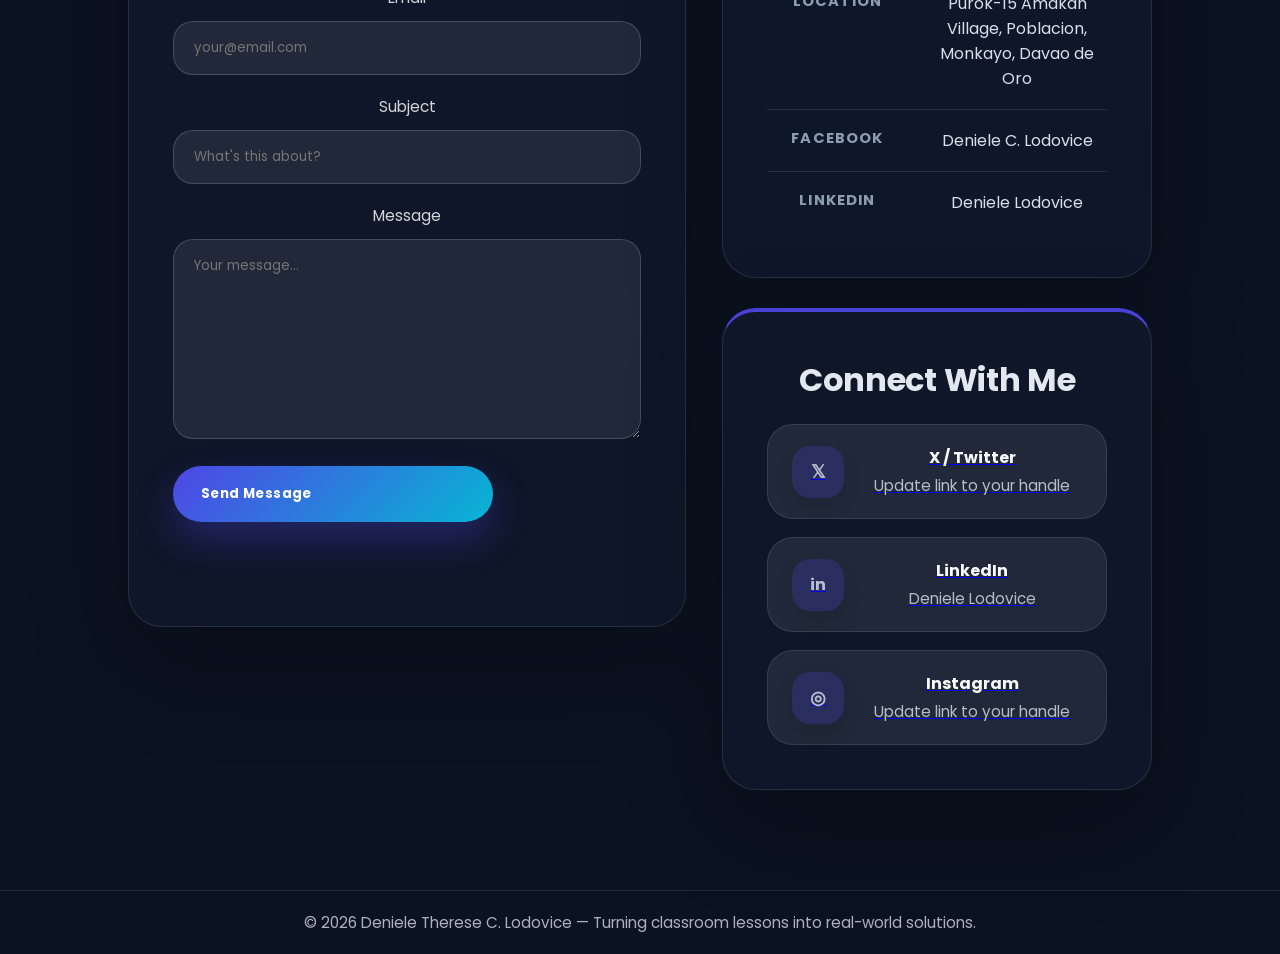
==== commit 0bfee3b9: "Update index.html" ====
--- a/index.html
+++ b/index.html
@@ -309,7 +309,7 @@
         </article>
 
         <article class="certificate-card" tabindex="0" role="button" data-title="Naviflow Certificate" data-description="Certificate earned through the Naviflow program, part of third-year coursework and industry training." data-image="https://sites.google.com/sitesv-images-rt/[base64]w1280">
-            <img src="certnaviflow" alt="Naviflow Certificate">
+            <img src="certnaviflow.jpg" alt="Naviflow Certificate">
             <h4>Naviflow Certificate</h4>
             <p class="certificate-summary">Industry training program completed in third year.</p>
         </article>
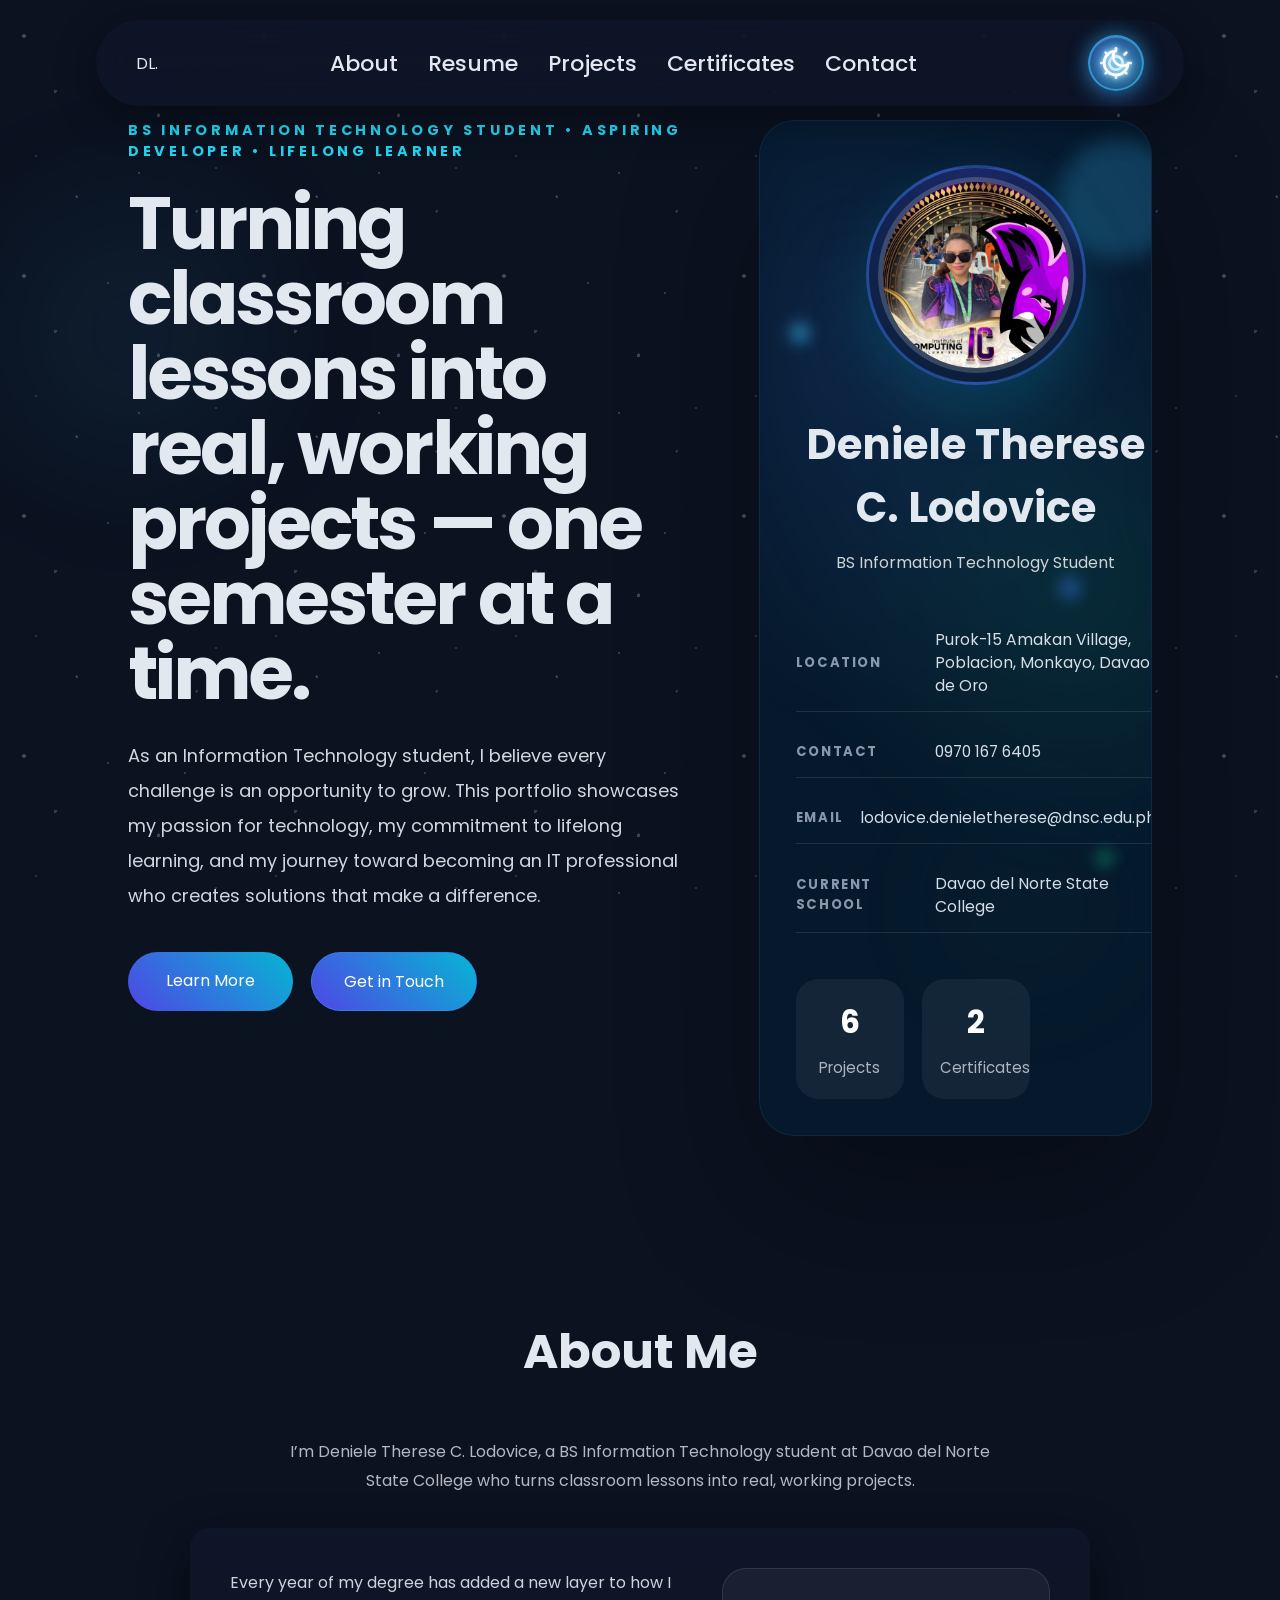
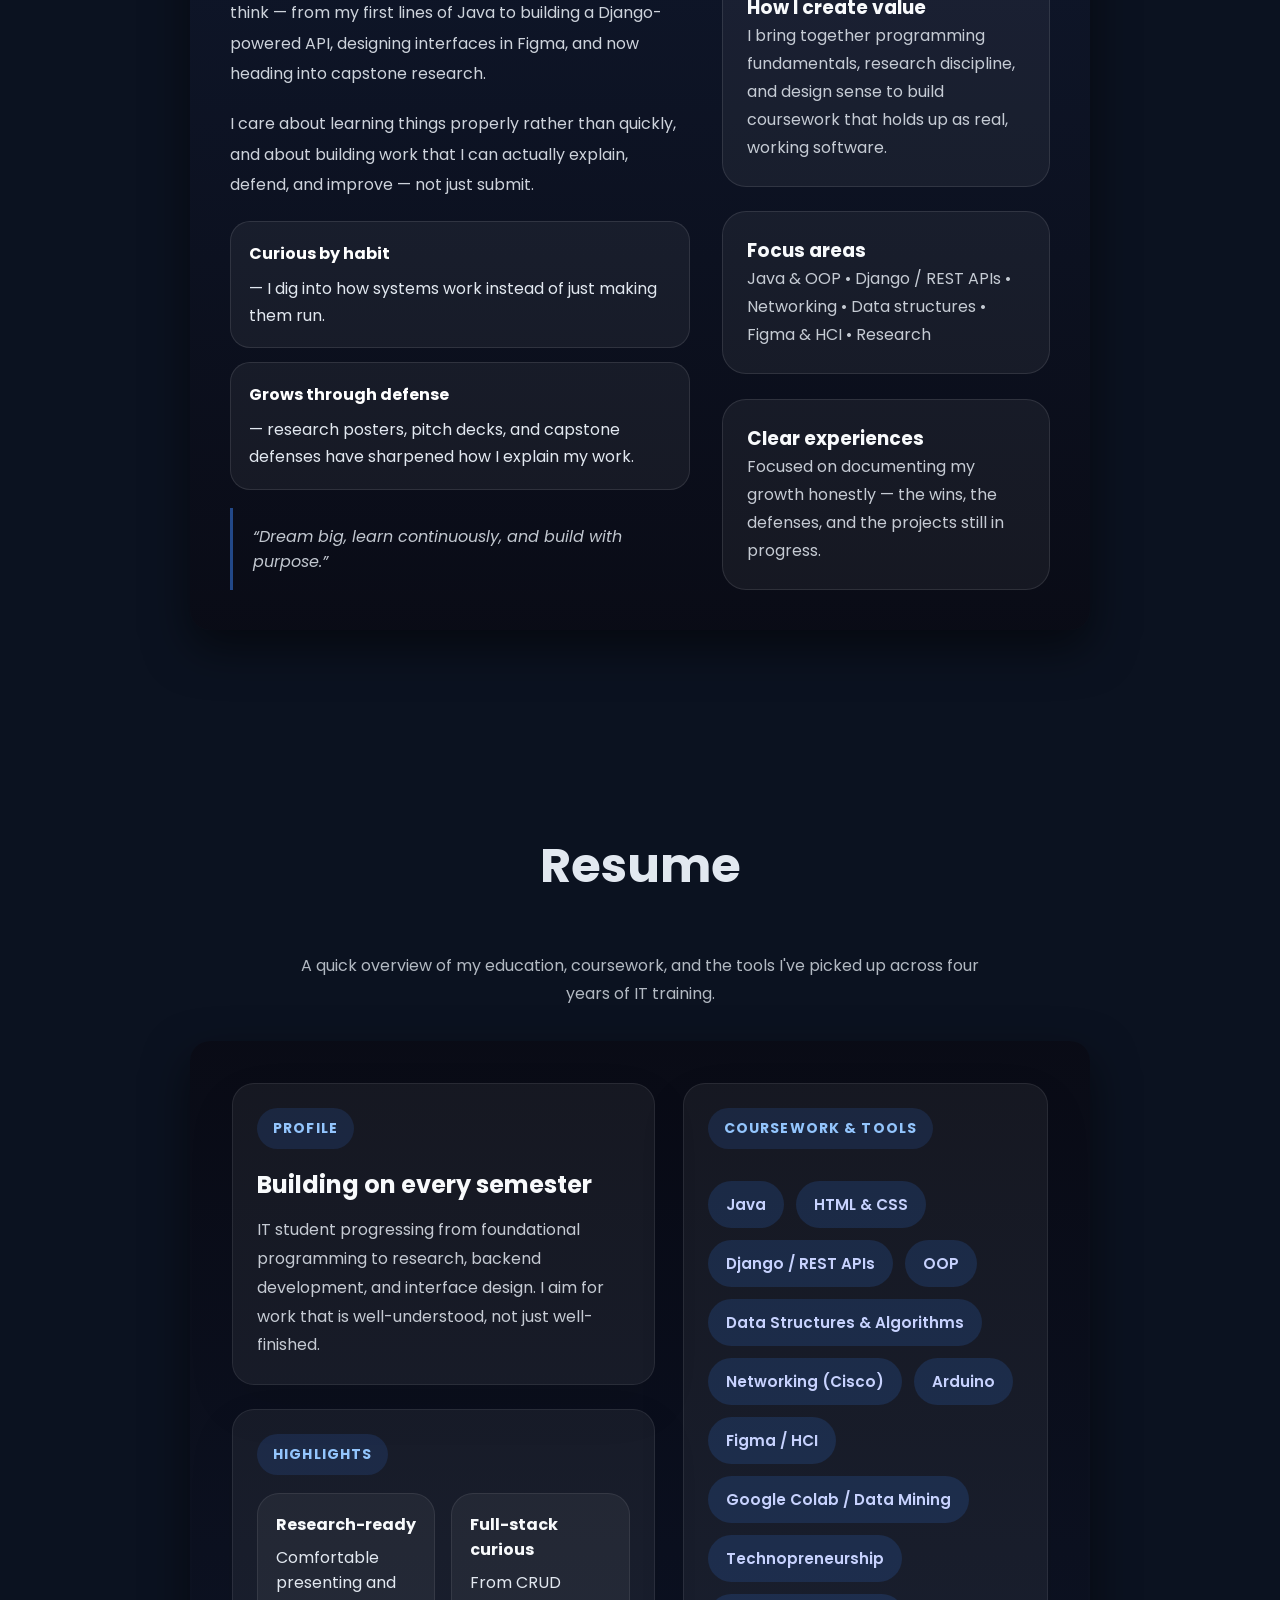
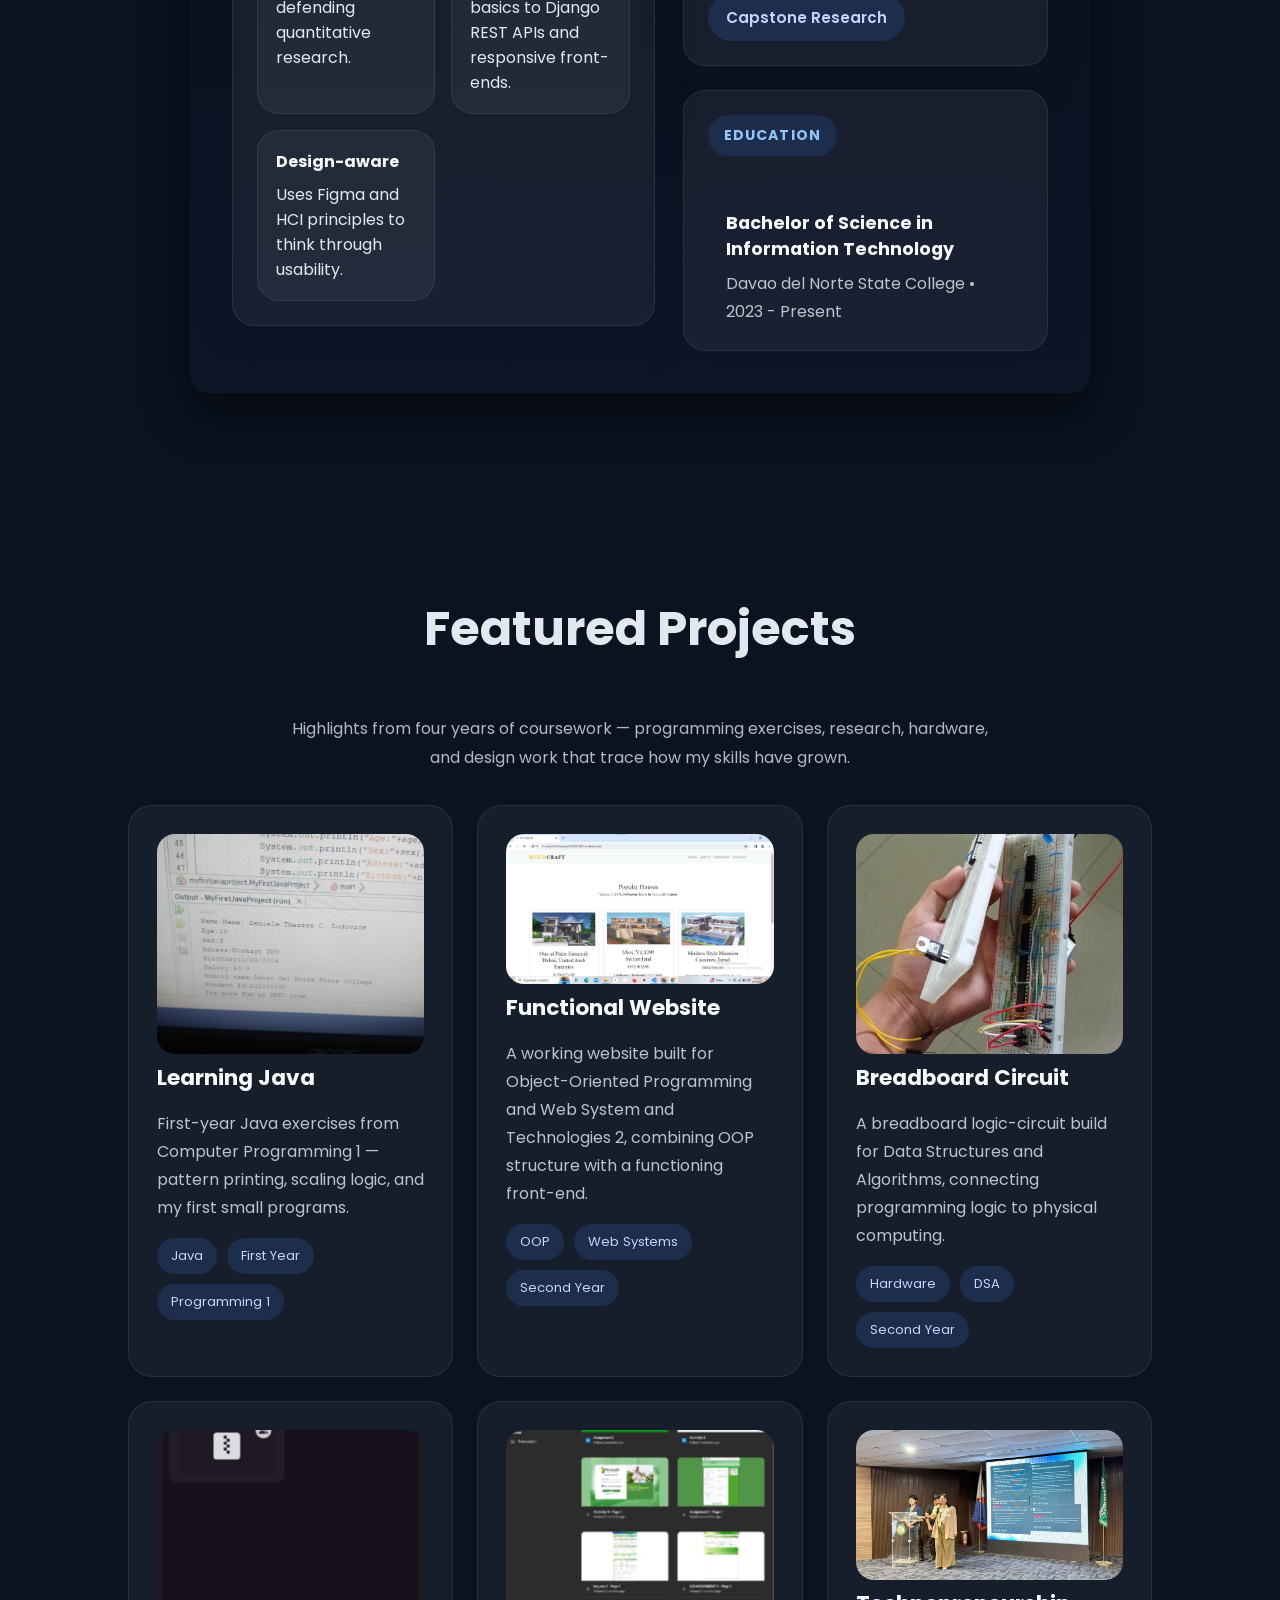
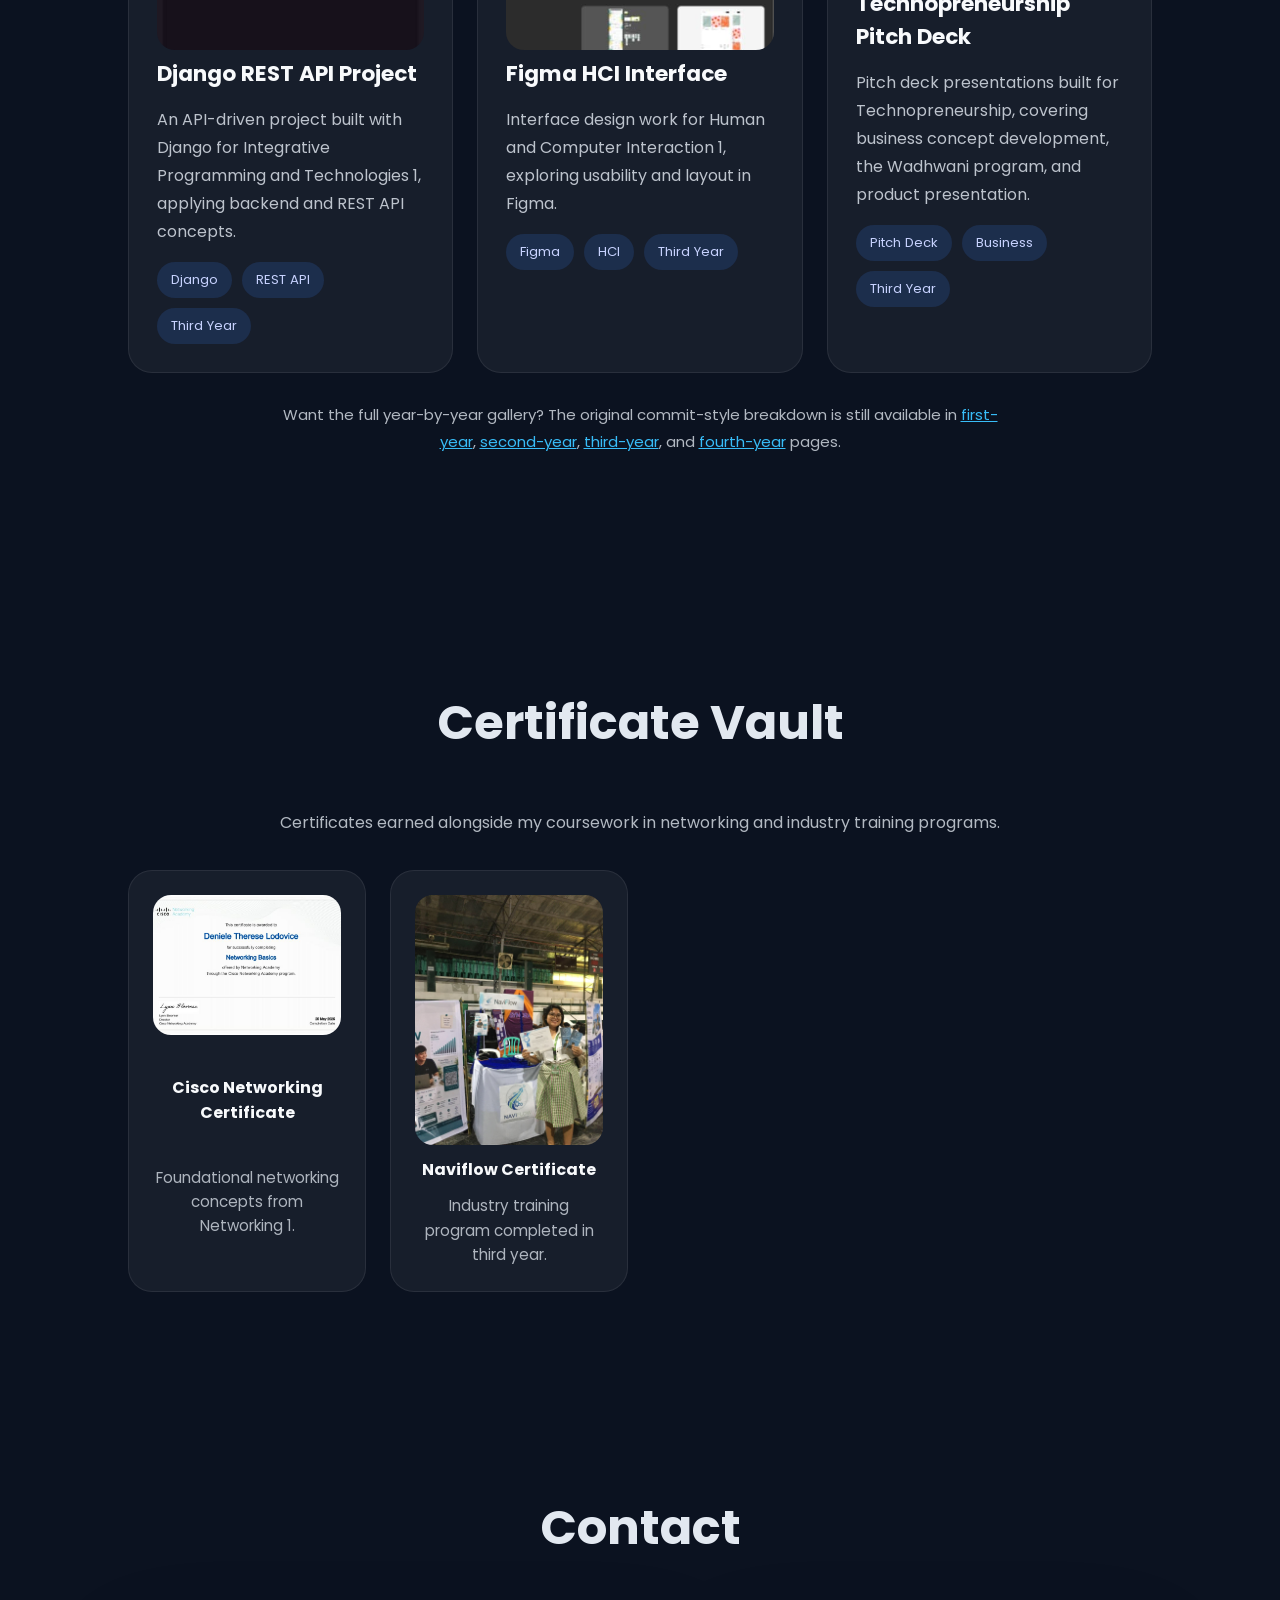
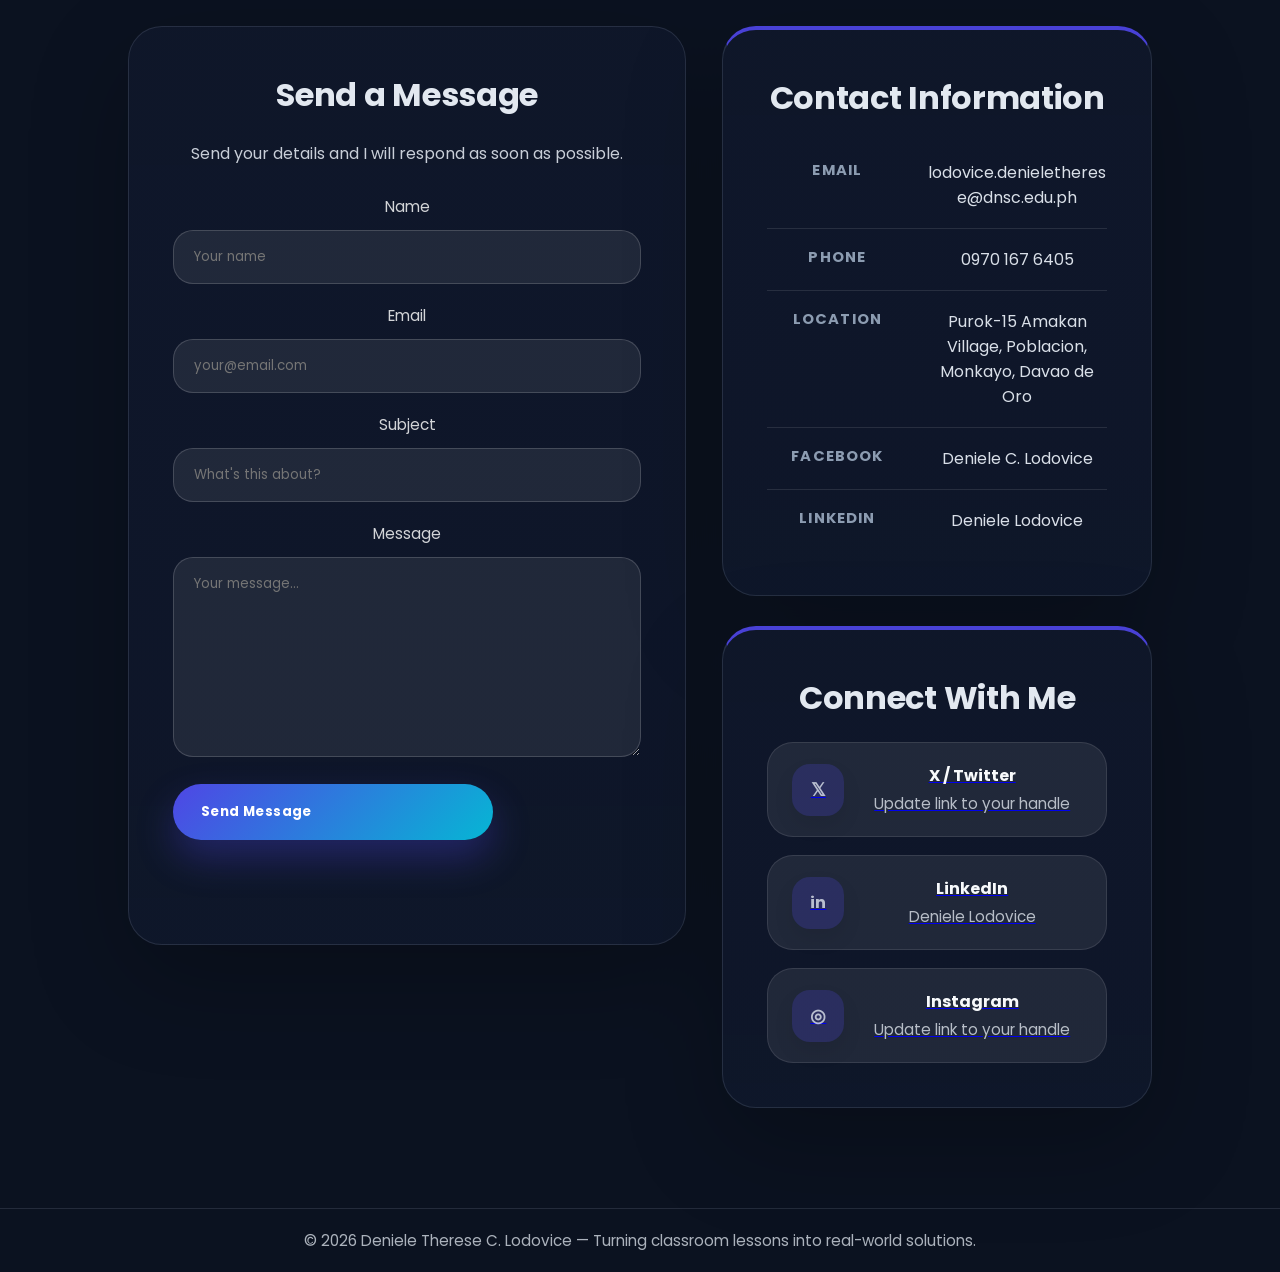
==== commit 6d3f5f57: "Replace project images with local files" ====
--- a/index.html
+++ b/index.html
@@ -224,7 +224,7 @@
     <div class="projects-grid animate-on-scroll">
 
         <article class="project-card" tabindex="0" role="button" data-title="Learning Java" data-description="First-year Java exercises from Computer Programming 1 — pattern printing, scaling logic, and my first small programs." data-images="https://sites.google.com/sitesv-images-rt/[base64]w1280|https://sites.google.com/sitesv-images-rt/[base64]w1280|https://sites.google.com/sitesv-images-rt/[base64]w1280|https://sites.google.com/sitesv-images-rt/[base64]w1280|https://sites.google.com/sitesv-images-rt/[base64]w1280">
-            <img src="https://sites.google.com/sitesv-images-rt/[base64]w1280" alt="Learning Java exercises">
+            <img src="java.jpg" alt="Learning Java exercises">
             <h3>Learning Java</h3>
             <p>First-year Java exercises from Computer Programming 1 — pattern printing, scaling logic, and my first small programs.</p>
             <div class="project-badges">
@@ -235,7 +235,7 @@
         </article>
 
         <article class="project-card" tabindex="0" role="button" data-title="Functional Website" data-description="A working website built for Object-Oriented Programming and Web System and Technologies 2, combining OOP structure with a functioning front-end." data-images="https://sites.google.com/sitesv-images-rt/[base64]w1280">
-            <img src="https://sites.google.com/sitesv-images-rt/[base64]w1280" alt="Functional website preview">
+            <img src="website.jpg" alt="Functional website preview">
             <h3>Functional Website</h3>
             <p>A working website built for Object-Oriented Programming and Web System and Technologies 2, combining OOP structure with a functioning front-end.</p>
             <div class="project-badges">
@@ -246,7 +246,7 @@
         </article>
 
         <article class="project-card" tabindex="0" role="button" data-title="Breadboard Circuit" data-description="A breadboard logic-circuit build for Data Structures and Algorithms, connecting programming logic to physical computing." data-images="https://sites.google.com/sitesv-images-rt/[base64]w1280">
-            <img src="https://sites.google.com/sitesv-images-rt/[base64]w1280" alt="Breadboard circuit build">
+            <img src="bb.jpg" alt="Breadboard circuit build">
             <h3>Breadboard Circuit</h3>
             <p>A breadboard logic-circuit build for Data Structures and Algorithms, connecting programming logic to physical computing.</p>
             <div class="project-badges">
@@ -257,7 +257,7 @@
         </article>
 
         <article class="project-card" tabindex="0" role="button" data-title="Django REST API Project" data-description="An API-driven project built with Django for Integrative Programming and Technologies 1, applying backend and REST API concepts." data-images="https://sites.google.com/sitesv-images-rt/[base64]w1280">
-            <img src="https://sites.google.com/sitesv-images-rt/[base64]w1280" alt="Django REST API project preview">
+            <img src="django.jpg" alt="Django REST API project preview">
             <h3>Django REST API Project</h3>
             <p>An API-driven project built with Django for Integrative Programming and Technologies 1, applying backend and REST API concepts.</p>
             <div class="project-badges">
@@ -268,7 +268,7 @@
         </article>
 
         <article class="project-card" tabindex="0" role="button" data-title="Figma HCI Interface" data-description="Interface design work for Human and Computer Interaction 1, exploring usability and layout in Figma." data-images="https://sites.google.com/sitesv-images-rt/[base64]w1280|https://sites.google.com/sitesv-images-rt/[base64]w1280">
-            <img src="https://sites.google.com/sitesv-images-rt/[base64]w1280" alt="Figma HCI interface preview">
+            <img src="figma.jpg" alt="Figma HCI interface preview">
             <h3>Figma HCI Interface</h3>
             <p>Interface design work for Human and Computer Interaction 1, exploring usability and layout in Figma.</p>
             <div class="project-badges">
@@ -279,7 +279,7 @@
         </article>
 
         <article class="project-card" tabindex="0" role="button" data-title="Technopreneurship Pitch Deck" data-description="Pitch deck presentations built for Technopreneurship, covering business concept development, the Wadhwani program, and product presentation." data-images="https://sites.google.com/sitesv-images-rt/[base64]w1280|https://sites.google.com/sitesv-images-rt/[base64]w1280|https://sites.google.com/sitesv-images-rt/[base64]w1280">
-            <img src="https://sites.google.com/sitesv-images-rt/[base64]w1280" alt="Technopreneurship pitch deck preview">
+            <img src="pitch.jpg" alt="Technopreneurship pitch deck preview">
             <h3>Technopreneurship Pitch Deck</h3>
             <p>Pitch deck presentations built for Technopreneurship, covering business concept development, the Wadhwani program, and product presentation.</p>
             <div class="project-badges">
